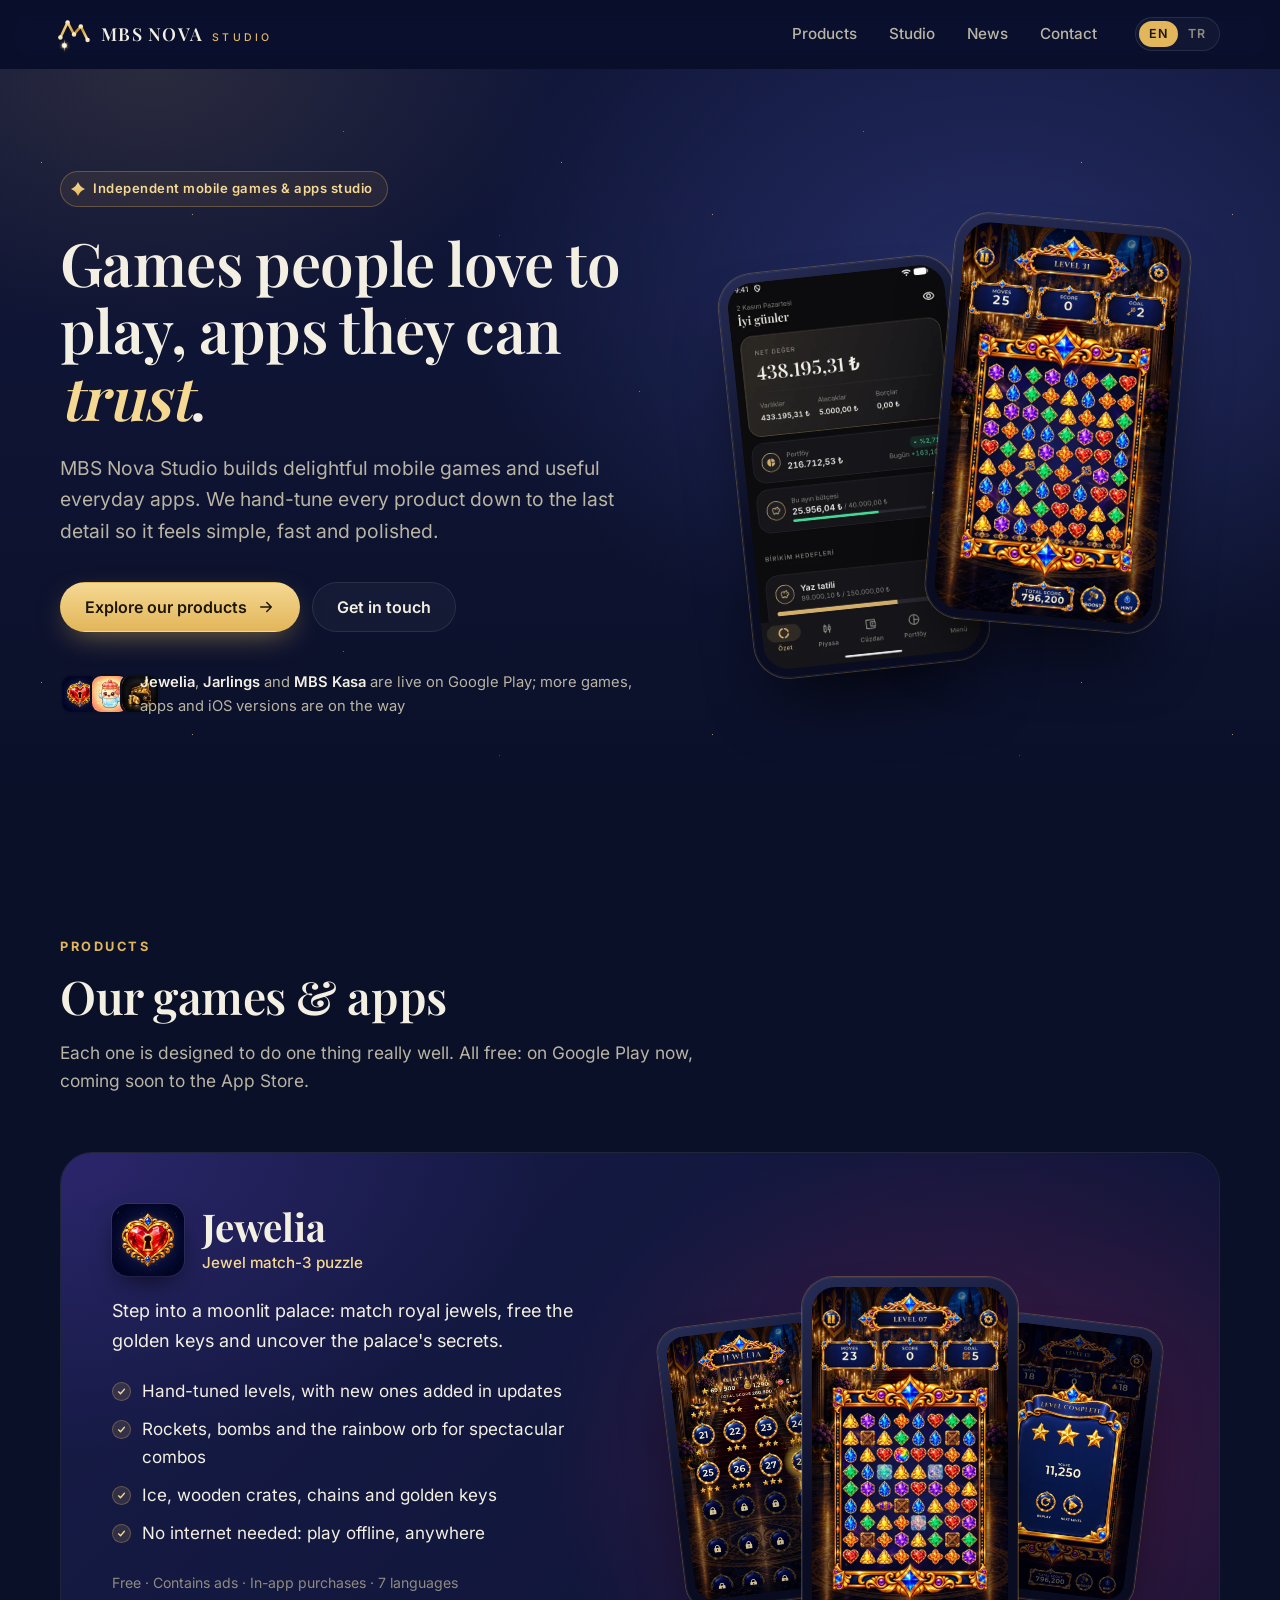
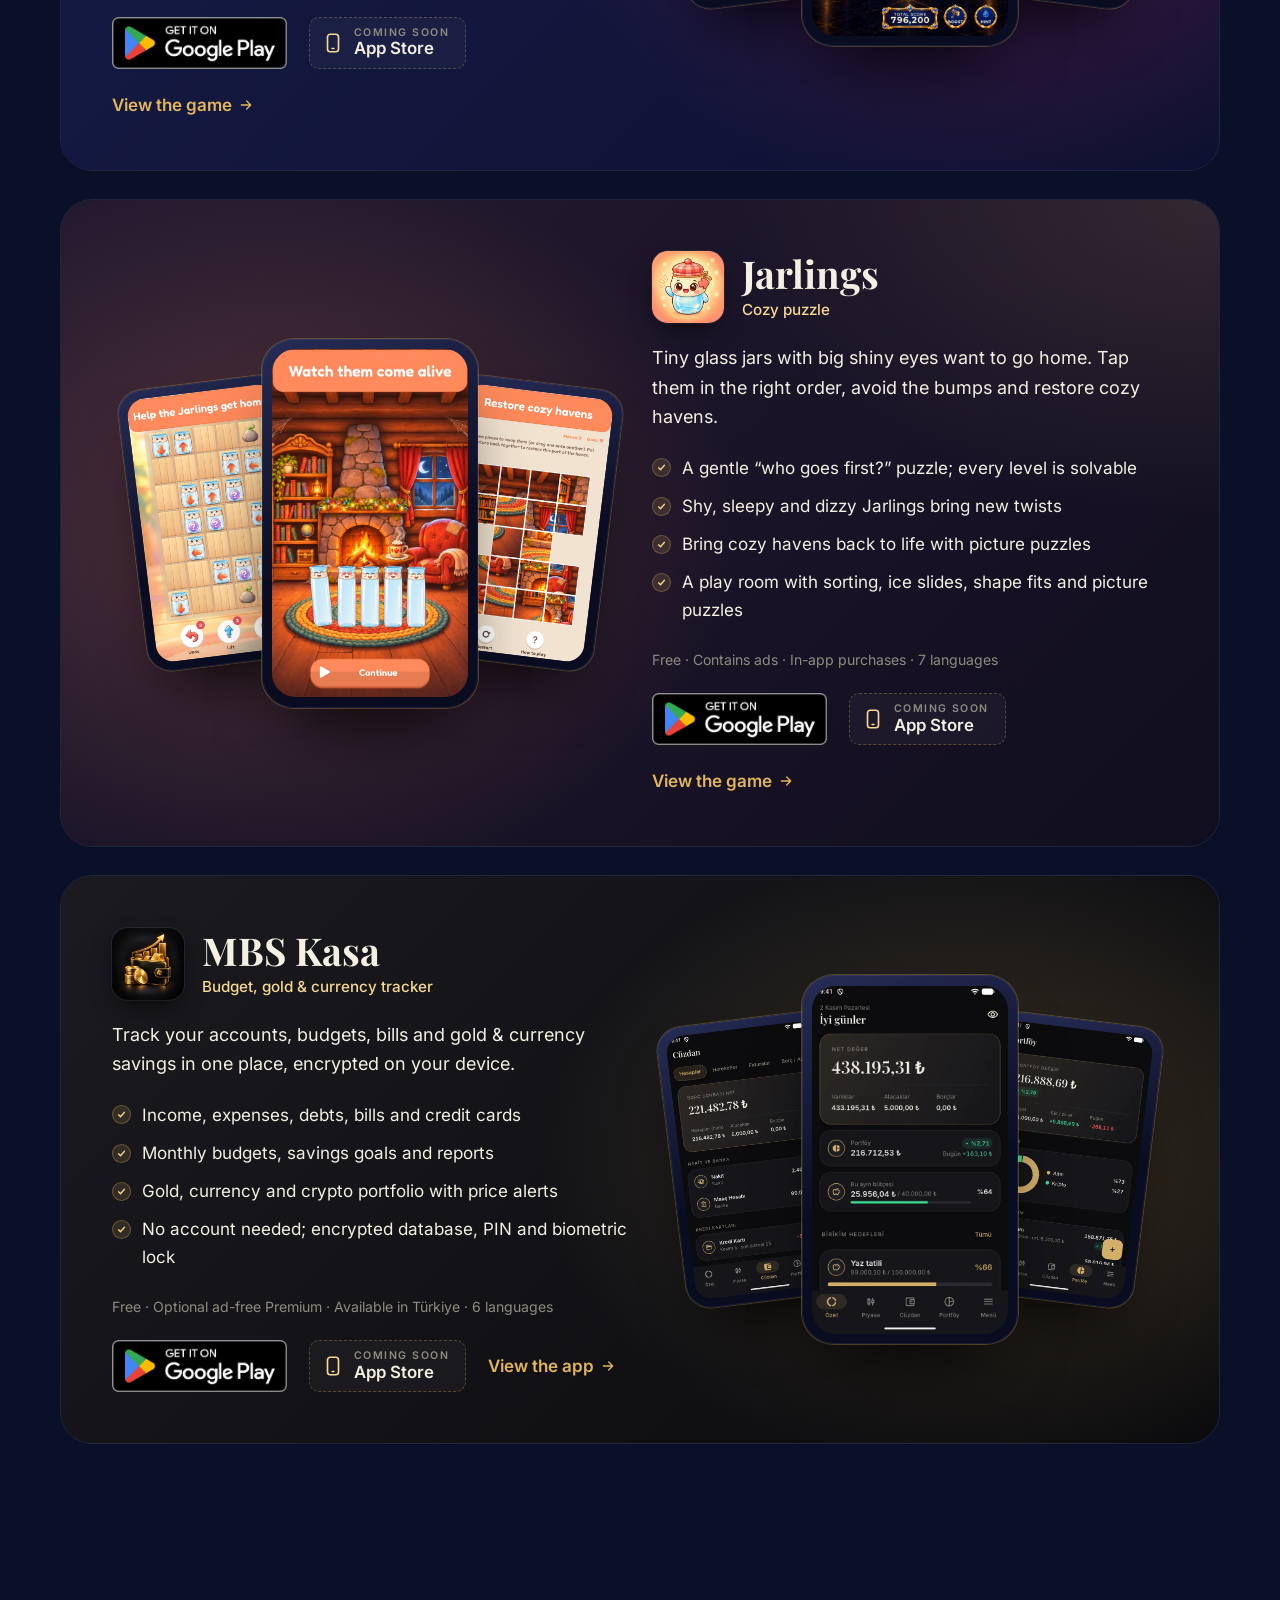
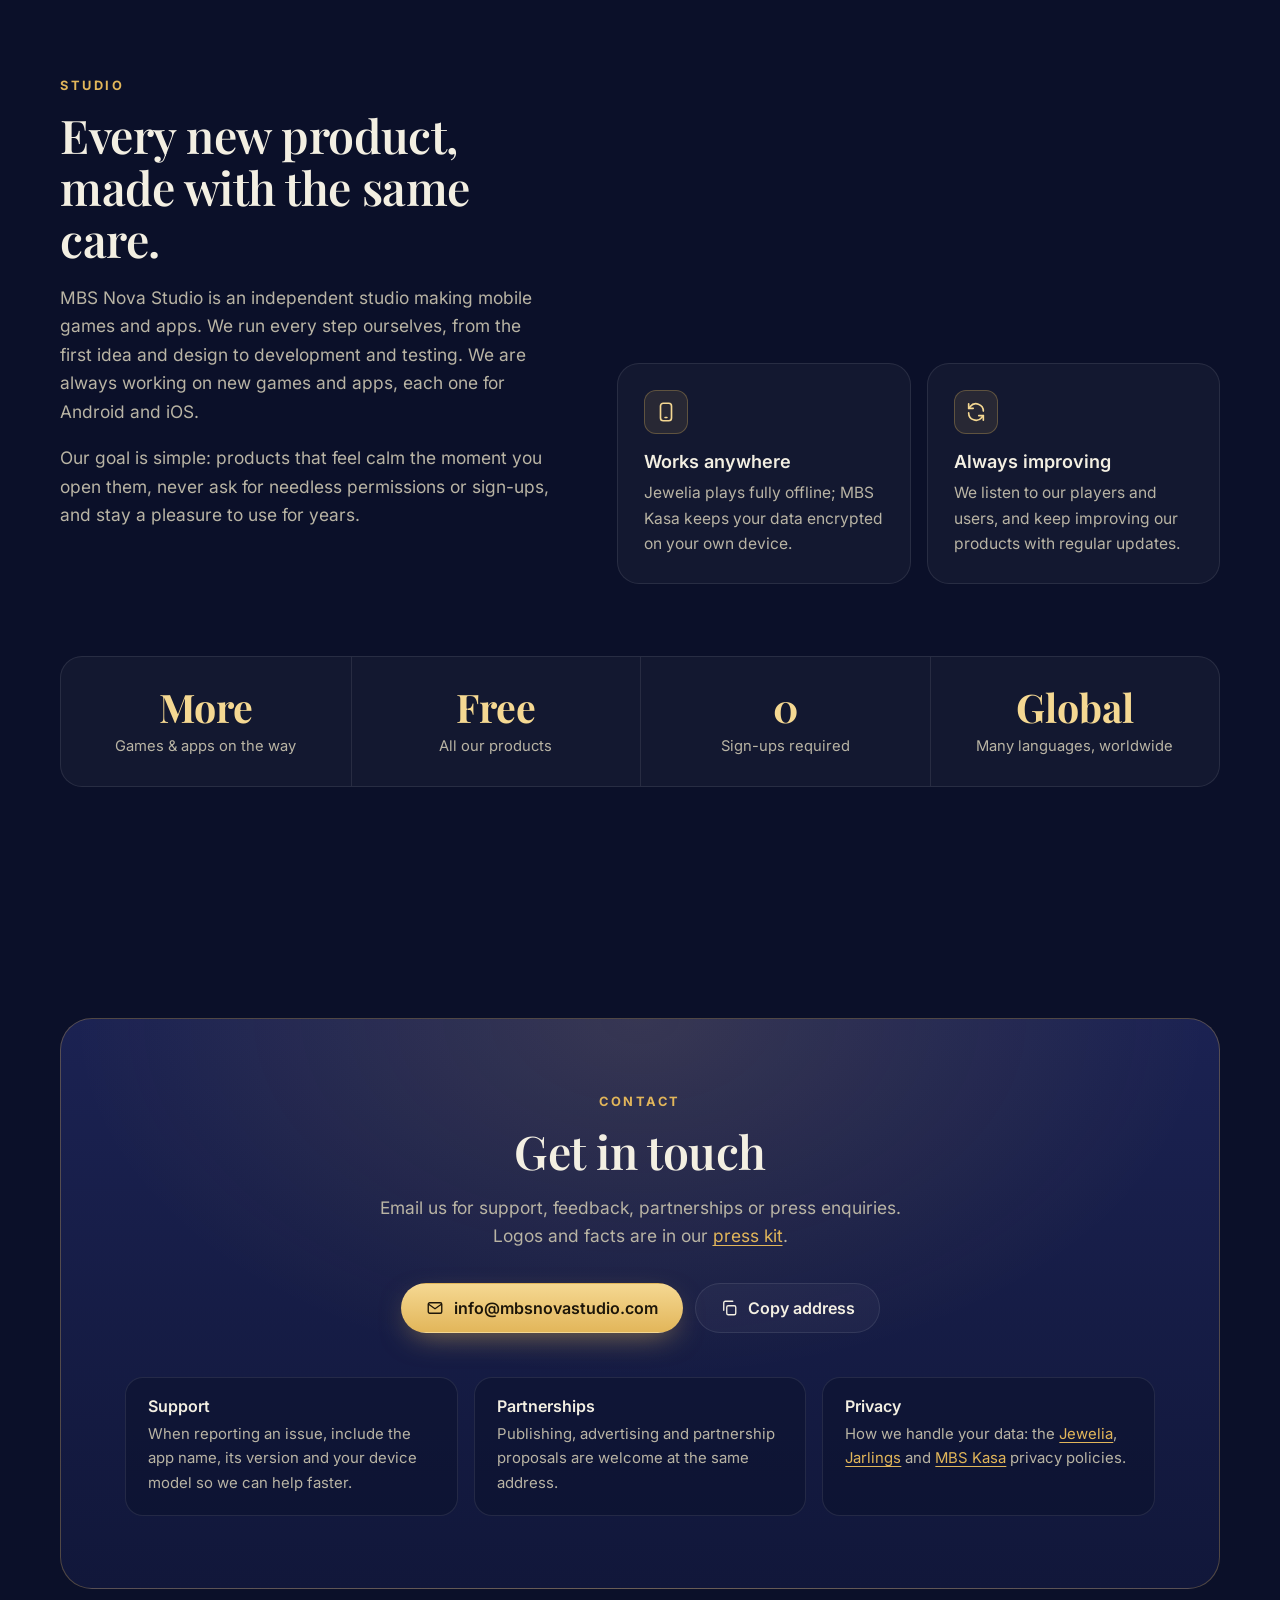
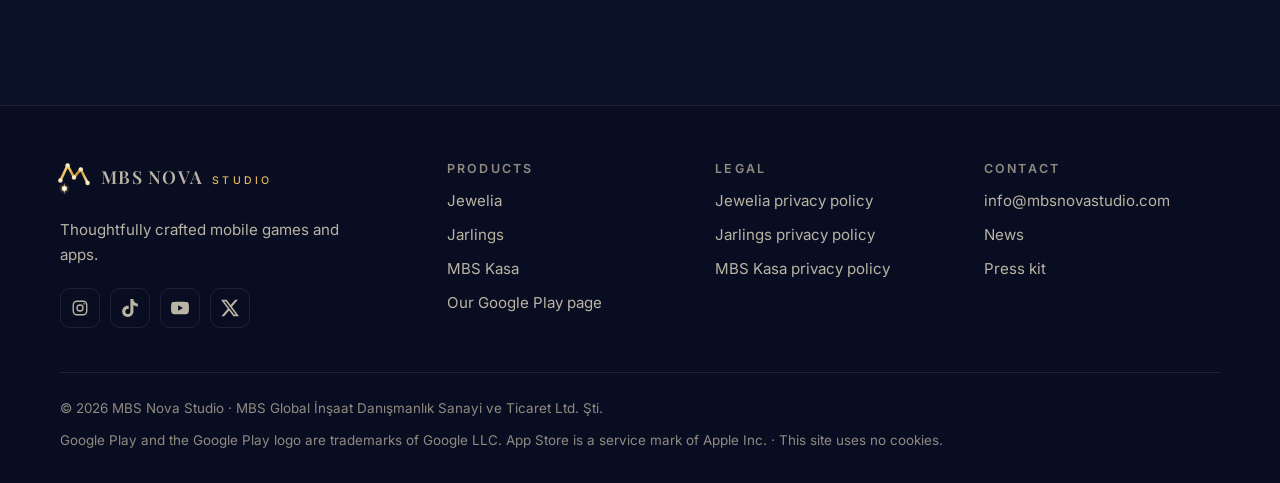
==== index.html @ ae866f03 "Add Jarlings, news and press kit pages; fix product languages - New /jarlings/ product page and home" ====
<!doctype html>
<html lang="en" data-lang="en"
  data-title-tr="MBS Nova Studio — Mobil oyunlar ve uygulamalar"
  data-title-en="MBS Nova Studio — Mobile games and apps">
<head>
<meta charset="utf-8">
<meta name="viewport" content="width=device-width, initial-scale=1">
<title>MBS Nova Studio — Mobile games and apps</title>
<script>(function(d){var l;try{l=localStorage.getItem('lang')}catch(e){}if(l!=='tr'&&l!=='en')l=/^tr\b/i.test(navigator.language||'')?'tr':'en';d.setAttribute('data-lang',l);d.lang=l;d.className+=' js';var t=d.getAttribute('data-title-'+l);if(t)document.title=t})(document.documentElement)</script>
<meta name="description" content="MBS Nova Studio is an independent studio making thoughtfully crafted mobile games and apps, like the Jewelia match-3 puzzle, with new ones on the way. Mobil oyunlar ve uygulamalar.">
<link rel="canonical" href="https://mbsnovastudio.com/">
<meta name="theme-color" content="#0b1029">
<link rel="icon" href="/favicon.svg" type="image/svg+xml">
<link rel="icon" href="/favicon.ico" sizes="48x48">
<link rel="apple-touch-icon" href="/apple-touch-icon.png">
<link rel="preload" href="/assets/fonts/playfair-display-latin-wght-normal.woff2" as="font" type="font/woff2" crossorigin>
<link rel="preload" href="/assets/fonts/inter-latin-wght-normal.woff2" as="font" type="font/woff2" crossorigin>
<link rel="stylesheet" href="/assets/css/site.css?v=7">
<meta property="og:type" content="website">
<meta property="og:site_name" content="MBS Nova Studio">
<meta property="og:url" content="https://mbsnovastudio.com/">
<meta property="og:title" content="MBS Nova Studio — Mobile games and apps">
<meta property="og:description" content="Thoughtfully crafted mobile games and apps, with new ones on the way. Live on Google Play, iOS coming soon.">
<meta property="og:image" content="https://mbsnovastudio.com/assets/img/og-studio.jpg">
<meta property="og:image:width" content="1200">
<meta property="og:image:height" content="630">
<meta property="og:locale" content="en_US">
<meta property="og:locale:alternate" content="tr_TR">
<meta name="twitter:card" content="summary_large_image">
<script type="application/ld+json">
{
  "@context": "https://schema.org",
  "@type": "Organization",
  "name": "MBS Nova Studio",
  "url": "https://mbsnovastudio.com/",
  "logo": "https://mbsnovastudio.com/assets/img/studio-icon-512.png",
  "email": "info@mbsnovastudio.com",
  "legalName": "MBS Global İnşaat Danışmanlık Sanayi ve Ticaret Limited Şirketi",
  "sameAs": [
    "https://play.google.com/store/apps/developer?id=MBS+Nova+Studio",
    "https://www.instagram.com/mbsnovastudio/",
    "https://www.tiktok.com/@mbsnovastudio",
    "https://www.youtube.com/@mbsnovastudio",
    "https://x.com/MBSNovaStudio"
  ]
}
</script>
<script src="/assets/js/site.js?v=7" defer></script>
</head>
<body>
<svg width="0" height="0" style="position:absolute" aria-hidden="true" focusable="false">
  <defs>
    <linearGradient id="gold-grad" x1="0" y1="0" x2="0" y2="1"><stop offset="0" stop-color="#f5d892"/><stop offset="1" stop-color="#e2b65a"/></linearGradient>
  </defs>
  <symbol id="i-star" viewBox="0 0 24 24"><path fill="url(#gold-grad)" d="M12 0Q15.36 8.64 24 12Q15.36 15.36 12 24Q8.64 15.36 0 12Q8.64 8.64 12 0Z"/></symbol>
  <symbol id="i-logo" viewBox="0 0 100 100"><defs><linearGradient id="lg-gF" gradientUnits="userSpaceOnUse" x1="12" y1="10" x2="88" y2="90"><stop offset="0" stop-color="#fff4d2"/><stop offset=".26" stop-color="#efc76c"/><stop offset=".52" stop-color="#c38f2b"/><stop offset=".76" stop-color="#f6dc94"/><stop offset="1" stop-color="#a5741e"/></linearGradient><linearGradient id="lg-gLine" gradientUnits="userSpaceOnUse" x1="10" y1="20" x2="90" y2="70"><stop offset="0" stop-color="#f6dc94"/><stop offset=".5" stop-color="#e2b65a"/><stop offset="1" stop-color="#f6dc94"/></linearGradient><linearGradient id="lg-gL" x1="0" y1="0" x2="0" y2="1"><stop offset="0" stop-color="#fffaf0"/><stop offset="1" stop-color="#f1d595"/></linearGradient><linearGradient id="lg-gSpk" x1="0" y1="1" x2="0" y2="0"><stop offset="0" stop-color="#fff8e6" stop-opacity=".95"/><stop offset="1" stop-color="#fff8e6" stop-opacity="0"/></linearGradient><linearGradient id="lg-gSpkD" x1="0" y1="1" x2="0" y2="0"><stop offset="0" stop-color="#b8862b" stop-opacity=".95"/><stop offset="1" stop-color="#b8862b" stop-opacity="0"/></linearGradient><radialGradient id="lg-rStar"><stop offset="0" stop-color="#fff6dd" stop-opacity=".55"/><stop offset="1" stop-color="#fff6dd" stop-opacity="0"/></radialGradient><radialGradient id="lg-rNova"><stop offset="0" stop-color="#fff2c8" stop-opacity=".95"/><stop offset=".22" stop-color="#f5d892" stop-opacity=".55"/><stop offset=".55" stop-color="#e2b65a" stop-opacity=".16"/><stop offset="1" stop-color="#e2b65a" stop-opacity="0"/></radialGradient><radialGradient id="lg-rSky" cx=".32" cy=".2" r="1"><stop offset="0" stop-color="#2d3a82"/><stop offset=".5" stop-color="#121a48"/><stop offset="1" stop-color="#060918"/></radialGradient><path id="lg-spk" d="M0 0L-.6-.7L0-13L.6-.7Z"/></defs><polyline points="16,59 34,21 50,51 67,31 84,65" fill="none" stroke="url(#lg-gF)" stroke-width="6.4" stroke-linecap="round" stroke-linejoin="round"/><circle cx="16.00" cy="59.00" r="5.60" fill="url(#lg-gL)"/><circle cx="34.00" cy="21.00" r="5.60" fill="url(#lg-gL)"/><circle cx="50.00" cy="51.00" r="5.60" fill="url(#lg-gL)"/><circle cx="67.00" cy="31.00" r="5.60" fill="url(#lg-gL)"/><circle cx="84.00" cy="65.00" r="5.60" fill="url(#lg-gL)"/><circle cx="26.00" cy="79.00" r="15.00" fill="url(#lg-rNova)"/><use href="#lg-spk" fill="url(#lg-gSpk)" opacity="1" transform="translate(26 79) rotate(0) scale(3.45 1.44)"/><use href="#lg-spk" fill="url(#lg-gSpk)" opacity="1" transform="translate(26 79) rotate(180) scale(3.45 1.44)"/><use href="#lg-spk" fill="url(#lg-gSpk)" opacity="0.9" transform="translate(26 79) rotate(60) scale(2.40 1.00)"/><use href="#lg-spk" fill="url(#lg-gSpk)" opacity="0.9" transform="translate(26 79) rotate(120) scale(2.40 1.00)"/><use href="#lg-spk" fill="url(#lg-gSpk)" opacity="0.9" transform="translate(26 79) rotate(240) scale(2.40 1.00)"/><use href="#lg-spk" fill="url(#lg-gSpk)" opacity="0.9" transform="translate(26 79) rotate(300) scale(2.40 1.00)"/><use href="#lg-spk" fill="url(#lg-gSpk)" opacity="0.6" transform="translate(26 79) rotate(90) scale(1.26 0.53)"/><use href="#lg-spk" fill="url(#lg-gSpk)" opacity="0.6" transform="translate(26 79) rotate(270) scale(1.26 0.53)"/><circle cx="26.00" cy="79.00" r="6.20" fill="#fffdf6"/><circle cx="26.00" cy="79.00" r="6.20" fill="none" stroke="#e2b65a" stroke-width="1.1"/></symbol>
  <symbol id="i-instagram" viewBox="0 0 24 24" fill="none" stroke="currentColor" stroke-width="1.8"><rect x="3" y="3" width="18" height="18" rx="5"/><circle cx="12" cy="12" r="4"/><circle cx="17.5" cy="6.5" r="1.1" fill="currentColor" stroke="none"/></symbol>
  <symbol id="i-tiktok" viewBox="0 0 24 24"><path fill="currentColor" d="M12.53.02c1.31-.02 2.61-.01 3.91-.02.08 1.53.63 3.09 1.75 4.17 1.12 1.11 2.7 1.62 4.24 1.79v4.03c-1.44-.05-2.89-.35-4.2-.97-.57-.26-1.1-.59-1.62-.93-.01 2.92.01 5.84-.02 8.75-.08 1.4-.54 2.79-1.35 3.94-1.31 1.92-3.58 3.17-5.91 3.21-1.43.08-2.86-.31-4.08-1.03-2.02-1.19-3.44-3.37-3.65-5.71-.02-.5-.03-1-.01-1.49.18-1.9 1.12-3.72 2.58-4.96 1.66-1.44 3.98-2.13 6.15-1.72.02 1.48-.04 2.96-.04 4.44-.99-.32-2.15-.23-3.02.37-.63.41-1.11 1.04-1.36 1.75-.21.51-.15 1.07-.14 1.61.24 1.64 1.82 3.02 3.5 2.87 1.12-.01 2.19-.66 2.77-1.61.19-.33.4-.67.41-1.06.1-1.79.06-3.57.07-5.36.01-4.03-.01-8.05.02-12.07z"/></symbol>
  <symbol id="i-youtube" viewBox="0 0 24 24"><path fill="currentColor" d="M23.5 6.19a3.02 3.02 0 0 0-2.12-2.14C19.5 3.55 12 3.55 12 3.55s-7.5 0-9.38.5A3.02 3.02 0 0 0 .5 6.19C0 8.07 0 12 0 12s0 3.93.5 5.81a3.02 3.02 0 0 0 2.12 2.14c1.87.5 9.38.5 9.38.5s7.5 0 9.38-.5a3.02 3.02 0 0 0 2.12-2.14C24 15.93 24 12 24 12s0-3.93-.5-5.81zM9.55 15.57V8.43L15.82 12l-6.27 3.57z"/></symbol>
  <symbol id="i-x" viewBox="0 0 24 24"><path fill="currentColor" d="M18.9 1.15h3.68l-8.04 9.19L24 22.85h-7.41l-5.8-7.58-6.64 7.58H.47l8.6-9.83L0 1.15h7.59l5.24 6.93zm-1.29 19.5h2.04L6.49 3.24H4.3z"/></symbol>
  <symbol id="i-arrow" viewBox="0 0 24 24" fill="none" stroke="currentColor" stroke-width="2" stroke-linecap="round" stroke-linejoin="round"><path d="M5 12h14M13 6l6 6-6 6"/></symbol>
  <symbol id="i-menu" viewBox="0 0 24 24" fill="none" stroke="currentColor" stroke-width="2" stroke-linecap="round"><path d="M4 7h16M4 12h16M4 17h16"/></symbol>
  <symbol id="i-close" viewBox="0 0 24 24" fill="none" stroke="currentColor" stroke-width="2" stroke-linecap="round"><path d="M6 6l12 12M18 6L6 18"/></symbol>
  <symbol id="i-mail" viewBox="0 0 24 24" fill="none" stroke="currentColor" stroke-width="1.8" stroke-linecap="round" stroke-linejoin="round"><rect x="3" y="5" width="18" height="14" rx="2"/><path d="M3.5 7l8.5 6 8.5-6"/></symbol>
  <symbol id="i-copy" viewBox="0 0 24 24" fill="none" stroke="currentColor" stroke-width="1.8" stroke-linecap="round" stroke-linejoin="round"><rect x="9" y="9" width="12" height="12" rx="2"/><path d="M5 15V5a2 2 0 0 1 2-2h10"/></symbol>
  <symbol id="i-sparkle" viewBox="0 0 24 24" fill="none" stroke="currentColor" stroke-width="1.8" stroke-linejoin="round"><path d="M11 3l1.9 5.1L18 10l-5.1 1.9L11 17l-1.9-5.1L4 10l5.1-1.9z"/><path d="M18.5 15l.8 2.2 2.2.8-2.2.8-.8 2.2-.8-2.2-2.2-.8 2.2-.8z"/></symbol>
  <symbol id="i-shield" viewBox="0 0 24 24" fill="none" stroke="currentColor" stroke-width="1.8" stroke-linecap="round" stroke-linejoin="round"><path d="M12 3l8 3v6c0 4.5-3.4 8.3-8 9-4.6-.7-8-4.5-8-9V6l8-3z"/><path d="M9 12l2 2 4-4"/></symbol>
  <symbol id="i-device" viewBox="0 0 24 24" fill="none" stroke="currentColor" stroke-width="1.8" stroke-linecap="round" stroke-linejoin="round"><rect x="6" y="2.5" width="12" height="19" rx="3"/><path d="M11 18h2"/></symbol>
  <symbol id="i-refresh" viewBox="0 0 24 24" fill="none" stroke="currentColor" stroke-width="1.8" stroke-linecap="round" stroke-linejoin="round"><path d="M20 11a8 8 0 0 0-14.3-4.9L4 8"/><path d="M4 3v5h5"/><path d="M4 13a8 8 0 0 0 14.3 4.9L20 16"/><path d="M20 21v-5h-5"/></symbol>
</svg>

<a class="skip-link" href="#main"><span lang="tr">İçeriğe geç</span><span lang="en">Skip to content</span></a>

<header class="site-header">
  <div class="wrap header-inner">
    <a class="brand" href="/">
      <svg class="brand-mark" aria-hidden="true"><use href="#i-logo"/></svg>
      <span class="brand-name">MBS Nova <small>STUDIO</small></span>
    </a>
    <nav class="nav" id="site-nav" aria-label="Menü / Menu">
      <a href="/#apps"><span lang="tr">Ürünler</span><span lang="en">Products</span></a>
      <a href="/#studio"><span lang="tr">Stüdyo</span><span lang="en">Studio</span></a>
      <a href="/news/"><span lang="tr">Haberler</span><span lang="en">News</span></a>
      <a href="/#contact"><span lang="tr">İletişim</span><span lang="en">Contact</span></a>
    </nav>
    <div class="lang-switch" role="group" aria-label="Dil / Language">
      <button type="button" data-set-lang="en" aria-pressed="true" title="English">EN</button>
      <button type="button" data-set-lang="tr" aria-pressed="false" title="Türkçe">TR</button>
    </div>
    <button class="menu-toggle" type="button" aria-expanded="false" aria-controls="site-nav" aria-label="Menü / Menu">
      <svg class="icon-open" aria-hidden="true"><use href="#i-menu"/></svg>
      <svg class="icon-close" aria-hidden="true"><use href="#i-close"/></svg>
    </button>
  </div>
</header>

<main id="main">

  <section class="hero">
    <div class="stars" aria-hidden="true"></div>
    <div class="wrap hero-grid">
      <div class="hero-copy">
        <span class="eyebrow"><svg aria-hidden="true"><use href="#i-star"/></svg>
          <span lang="tr">Bağımsız mobil oyun ve uygulama stüdyosu</span><span lang="en">Independent mobile games &amp; apps studio</span>
        </span>
        <h1>
          <span lang="tr">Keyifle oynanan oyunlar, <em>güvenle</em> kullanılan uygulamalar.</span>
          <span lang="en">Games people love to play, apps they can <em>trust</em>.</span>
        </h1>
        <p class="lead" lang="tr">MBS Nova Studio; keyifli mobil oyunlar ve kullanışlı günlük uygulamalar geliştirir. Her ürünü sade, hızlı ve keyifli olsun diye en ince ayrıntısına kadar elle ayarlarız.</p>
        <p class="lead" lang="en">MBS Nova Studio builds delightful mobile games and useful everyday apps. We hand-tune every product down to the last detail so it feels simple, fast and polished.</p>
        <div class="hero-actions">
          <a class="btn btn-primary" href="#apps"><span lang="tr">Ürünlerimizi keşfedin</span><span lang="en">Explore our products</span><svg aria-hidden="true"><use href="#i-arrow"/></svg></a>
          <a class="btn btn-ghost" href="#contact"><span lang="tr">Bize ulaşın</span><span lang="en">Get in touch</span></a>
        </div>
        <div class="hero-proof">
          <div class="icons">
            <img src="/assets/img/jewelia-icon.webp" alt="" width="40" height="40">
            <img src="/assets/img/jarlings-icon.webp" alt="" width="40" height="40">
            <img src="/assets/img/kasa-icon.webp" alt="" width="40" height="40">
          </div>
          <p lang="tr"><strong>Jewelia</strong>, <strong>Jarlings</strong> ve <strong>MBS Kasa</strong> Google Play'de yayında; yenileri ve iOS sürümleri yolda</p>
          <p lang="en"><strong>Jewelia</strong>, <strong>Jarlings</strong> and <strong>MBS Kasa</strong> are live on Google Play; more games, apps and iOS versions are on the way</p>
        </div>
      </div>
      <div class="hero-visual" aria-hidden="true">
        <div class="glow"></div>
        <div class="phone ph-a"><img src="/assets/img/kasa/01-ozet.webp" alt="" width="540" height="960"></div>
        <div class="phone ph-b">
          <div class="shot shot-jewelia"></div>
        </div>
      </div>
    </div>
  </section>

  <section class="section" id="apps">
    <div class="wrap">
      <div class="section-head reveal">
        <p class="kicker"><span lang="tr">Ürünler</span><span lang="en">Products</span></p>
        <h2><span lang="tr">Oyunlarımız ve uygulamalarımız</span><span lang="en">Our games &amp; apps</span></h2>
        <p lang="tr">Her biri tek bir işi çok iyi yapmak için tasarlandı. Hepsi ücretsiz: şimdi Google Play'de, yakında App Store'da.</p>
        <p lang="en">Each one is designed to do one thing really well. All free: on Google Play now, coming soon to the App Store.</p>
      </div>

      <div class="products">
        <article class="product product--jewelia reveal" aria-labelledby="p-jewelia">
          <div class="product-body">
            <div class="product-head">
              <img class="app-icon" src="/assets/img/jewelia-icon.webp" alt="Jewelia" width="72" height="72" loading="lazy">
              <div>
                <h3 id="p-jewelia">Jewelia</h3>
                <p class="product-kind"><span lang="tr">Mücevher eşleştirme bulmacası</span><span lang="en">Jewel match-3 puzzle</span></p>
              </div>
            </div>
            <p class="product-lead" lang="tr">Ay ışığındaki bir saraya adım atın: kraliyet mücevherlerini eşleştirin, altın anahtarları kurtarın ve sarayın sırlarını keşfedin.</p>
            <p class="product-lead" lang="en">Step into a moonlit palace: match royal jewels, free the golden keys and uncover the palace's secrets.</p>
            <ul class="checks" lang="tr">
              <li>Elle ayarlanmış seviyeler; güncellemelerle yenileri ekleniyor</li>
              <li>Roket, bomba ve gökkuşağı küresiyle muhteşem kombolar</li>
              <li>Buz, tahta sandık, zincir ve altın anahtar engelleri</li>
              <li>İnternet gerekmez: her yerde çevrimdışı oynayın</li>
            </ul>
            <ul class="checks" lang="en">
              <li>Hand-tuned levels, with new ones added in updates</li>
              <li>Rockets, bombs and the rainbow orb for spectacular combos</li>
              <li>Ice, wooden crates, chains and golden keys</li>
              <li>No internet needed: play offline, anywhere</li>
            </ul>
            <p class="product-meta" lang="tr">Ücretsiz · Reklam içerir · Uygulama içi satın alma · 7 dil</p>
            <p class="product-meta" lang="en">Free · Contains ads · In-app purchases · 7 languages</p>
            <div class="product-actions">
              <a class="play-badge" href="https://play.google.com/store/apps/details?id=com.mbsgames.jewelia">
                <img lang="tr" src="/assets/img/google-play-tr.png" alt="Jewelia'yı Google Play'den indirin" width="175" height="52" loading="lazy">
                <img lang="en" src="/assets/img/google-play-en.png" alt="Get Jewelia on Google Play" width="175" height="52" loading="lazy">
              </a>
              <span class="store-soon"><svg aria-hidden="true"><use href="#i-device"/></svg><span><small lang="tr">Yakında</small><small lang="en">Coming soon</small><b>App Store</b></span></span>
              <a class="link-arrow" href="/jewelia/"><span lang="tr">Oyunu inceleyin</span><span lang="en">View the game</span><svg aria-hidden="true"><use href="#i-arrow"/></svg></a>
            </div>
          </div>
          <div class="product-media" aria-hidden="true">
            <div class="phones">
              <div class="phone"><img lang="tr" src="/assets/img/jewelia/tr-0.webp" alt="" width="540" height="960" loading="lazy"><img lang="en" src="/assets/img/jewelia/en-0.webp" alt="" width="540" height="960" loading="lazy"></div>
              <div class="phone"><img lang="tr" src="/assets/img/jewelia/tr-1.webp" alt="" width="540" height="960" loading="lazy"><img lang="en" src="/assets/img/jewelia/en-1.webp" alt="" width="540" height="960" loading="lazy"></div>
              <div class="phone"><img lang="tr" src="/assets/img/jewelia/tr-5.webp" alt="" width="540" height="960" loading="lazy"><img lang="en" src="/assets/img/jewelia/en-5.webp" alt="" width="540" height="960" loading="lazy"></div>
            </div>
          </div>
        </article>

        <article class="product product--jarlings reveal" aria-labelledby="p-jarlings">
          <div class="product-body">
            <div class="product-head">
              <img class="app-icon" src="/assets/img/jarlings-icon.webp" alt="Jarlings" width="72" height="72" loading="lazy">
              <div>
                <h3 id="p-jarlings">Jarlings</h3>
                <p class="product-kind"><span lang="tr">Rahatlatıcı bulmaca</span><span lang="en">Cozy puzzle</span></p>
              </div>
            </div>
            <p class="product-lead" lang="tr">Kocaman parlak gözlü minik cam kavanozlar evlerine dönmek istiyor. Onlara doğru sırayla dokunun, çarpışmalardan kaçının ve sıcacık yuvaları onarın.</p>
            <p class="product-lead" lang="en">Tiny glass jars with big shiny eyes want to go home. Tap them in the right order, avoid the bumps and restore cozy havens.</p>
            <ul class="checks" lang="tr">
              <li>Sakin bir “önce kim?” bulmacası; her bölüm çözülebilir</li>
              <li>Utangaç, uykucu ve başı dönen Jarling'lerle yeni sürprizler</li>
              <li>Resim yapbozlarıyla sıcacık yuvaları yeniden canlandırın</li>
              <li>Oyun odasında sıralama, buzda kayma, şekil yerleştirme ve resim yapbozu</li>
            </ul>
            <ul class="checks" lang="en">
              <li>A gentle “who goes first?” puzzle; every level is solvable</li>
              <li>Shy, sleepy and dizzy Jarlings bring new twists</li>
              <li>Bring cozy havens back to life with picture puzzles</li>
              <li>A play room with sorting, ice slides, shape fits and picture puzzles</li>
            </ul>
            <p class="product-meta" lang="tr">Ücretsiz · Reklam içerir · Uygulama içi satın alma · 7 dil</p>
            <p class="product-meta" lang="en">Free · Contains ads · In-app purchases · 7 languages</p>
            <div class="product-actions">
              <a class="play-badge" href="https://play.google.com/store/apps/details?id=com.mbsnovastudio.jarlings">
                <img lang="tr" src="/assets/img/google-play-tr.png" alt="Jarlings'i Google Play'den indirin" width="175" height="52" loading="lazy">
                <img lang="en" src="/assets/img/google-play-en.png" alt="Get Jarlings on Google Play" width="175" height="52" loading="lazy">
              </a>
              <span class="store-soon"><svg aria-hidden="true"><use href="#i-device"/></svg><span><small lang="tr">Yakında</small><small lang="en">Coming soon</small><b>App Store</b></span></span>
              <a class="link-arrow" href="/jarlings/"><span lang="tr">Oyunu inceleyin</span><span lang="en">View the game</span><svg aria-hidden="true"><use href="#i-arrow"/></svg></a>
            </div>
          </div>
          <div class="product-media" aria-hidden="true">
            <div class="phones">
              <div class="phone"><img src="/assets/img/jarlings/01.webp" alt="" width="540" height="960" loading="lazy"></div>
              <div class="phone"><img src="/assets/img/jarlings/05.webp" alt="" width="540" height="960" loading="lazy"></div>
              <div class="phone"><img src="/assets/img/jarlings/04.webp" alt="" width="540" height="960" loading="lazy"></div>
            </div>
          </div>
        </article>

        <article class="product product--kasa reveal" aria-labelledby="p-kasa">
          <div class="product-body">
            <div class="product-head">
              <img class="app-icon" src="/assets/img/kasa-icon.webp" alt="MBS Kasa" width="72" height="72" loading="lazy">
              <div>
                <h3 id="p-kasa">MBS Kasa</h3>
                <p class="product-kind"><span lang="tr">Bütçe, altın ve döviz takibi</span><span lang="en">Budget, gold &amp; currency tracker</span></p>
              </div>
            </div>
            <p class="product-lead" lang="tr">Hesaplarınızı, bütçenizi, faturalarınızı ve altın-döviz birikiminizi tek yerde, cihazınızda şifreli olarak takip edin.</p>
            <p class="product-lead" lang="en">Track your accounts, budgets, bills and gold &amp; currency savings in one place, encrypted on your device.</p>
            <ul class="checks" lang="tr">
              <li>Gelir-gider, borç-alacak, fatura ve kredi kartı takibi</li>
              <li>Aylık bütçeler, birikim hedefleri ve raporlar</li>
              <li>Altın, döviz ve kripto portföyü; fiyat alarmları</li>
              <li>Hesap açmak gerekmez; şifreli veritabanı, PIN ve biyometrik kilit</li>
            </ul>
            <ul class="checks" lang="en">
              <li>Income, expenses, debts, bills and credit cards</li>
              <li>Monthly budgets, savings goals and reports</li>
              <li>Gold, currency and crypto portfolio with price alerts</li>
              <li>No account needed; encrypted database, PIN and biometric lock</li>
            </ul>
            <p class="product-meta" lang="tr">Ücretsiz · İsteğe bağlı reklamsız Premium · Türkiye'de · 6 dil</p>
            <p class="product-meta" lang="en">Free · Optional ad-free Premium · Available in Türkiye · 6 languages</p>
            <div class="product-actions">
              <a class="play-badge" href="https://play.google.com/store/apps/details?id=com.mbs.kasa">
                <img lang="tr" src="/assets/img/google-play-tr.png" alt="MBS Kasa'yı Google Play'den indirin" width="175" height="52" loading="lazy">
                <img lang="en" src="/assets/img/google-play-en.png" alt="Get MBS Kasa on Google Play" width="175" height="52" loading="lazy">
              </a>
              <span class="store-soon"><svg aria-hidden="true"><use href="#i-device"/></svg><span><small lang="tr">Yakında</small><small lang="en">Coming soon</small><b>App Store</b></span></span>
              <a class="link-arrow" href="/kasa/"><span lang="tr">Uygulamayı inceleyin</span><span lang="en">View the app</span><svg aria-hidden="true"><use href="#i-arrow"/></svg></a>
            </div>
          </div>
          <div class="product-media" aria-hidden="true">
            <div class="phones">
              <div class="phone"><img src="/assets/img/kasa/02-cuzdan.webp" alt="" width="540" height="960" loading="lazy"></div>
              <div class="phone"><img src="/assets/img/kasa/01-ozet.webp" alt="" width="540" height="960" loading="lazy"></div>
              <div class="phone"><img src="/assets/img/kasa/05-portfoy.webp" alt="" width="540" height="960" loading="lazy"></div>
            </div>
          </div>
        </article>
      </div>
    </div>
  </section>

  <section class="section" id="studio">
    <div class="wrap">
      <div class="studio-grid">
        <div class="studio-copy reveal">
          <p class="kicker"><span lang="tr">Stüdyo</span><span lang="en">Studio</span></p>
          <h2><span lang="tr">Her yeni ürün, aynı özenle.</span><span lang="en">Every new product, made with the same care.</span></h2>
          <p lang="tr">MBS Nova Studio, mobil oyunlar ve uygulamalar geliştiren bağımsız bir stüdyodur. Fikirden tasarıma, geliştirmeden teste kadar her aşamayı kendimiz yürütürüz. Sürekli yeni oyunlar ve uygulamalar geliştiriyoruz; her biri Android ve iOS için.</p>
          <p lang="en">MBS Nova Studio is an independent studio making mobile games and apps. We run every step ourselves, from the first idea and design to development and testing. We are always working on new games and apps, each one for Android and iOS.</p>
          <p lang="tr">Amacımız; açtığınızda sizi yormayan, gereksiz izin ve üyelik istemeyen, yıllarca keyifle kullanacağınız ürünler yapmak.</p>
          <p lang="en">Our goal is simple: products that feel calm the moment you open them, never ask for needless permissions or sign-ups, and stay a pleasure to use for years.</p>
        </div>
        <div class="values">
          <div class="value reveal">
            <div class="value-icon"><svg aria-hidden="true"><use href="#i-sparkle"/></svg></div>
            <h3><span lang="tr">Özenli tasarım</span><span lang="en">Crafted with care</span></h3>
            <p lang="tr">Her seviyeyi, her ekranı ve her animasyonu elle ayarlar; sade ve cilalı bir deneyim hedefleriz.</p>
            <p lang="en">We hand-tune every level, screen and animation, aiming for an experience that is simple and polished.</p>
          </div>
          <div class="value reveal">
            <div class="value-icon"><svg aria-hidden="true"><use href="#i-shield"/></svg></div>
            <h3><span lang="tr">Gizliliğe saygı</span><span lang="en">Privacy first</span></h3>
            <p lang="tr">Ürünlerimiz hesap açmanızı istemez. Veriyi en aza indirir, ne topladığımızı gizlilik politikalarımızda açıkça yazarız.</p>
            <p lang="en">Our products never require an account. We keep data to a minimum and say exactly what we collect in our privacy policies.</p>
          </div>
          <div class="value reveal">
            <div class="value-icon"><svg aria-hidden="true"><use href="#i-device"/></svg></div>
            <h3><span lang="tr">Her yerde çalışır</span><span lang="en">Works anywhere</span></h3>
            <p lang="tr">Jewelia internetsiz oynanır; MBS Kasa verilerinizi kendi cihazınızda, şifreli olarak saklar.</p>
            <p lang="en">Jewelia plays fully offline; MBS Kasa keeps your data encrypted on your own device.</p>
          </div>
          <div class="value reveal">
            <div class="value-icon"><svg aria-hidden="true"><use href="#i-refresh"/></svg></div>
            <h3><span lang="tr">Sürekli gelişim</span><span lang="en">Always improving</span></h3>
            <p lang="tr">Oyuncularımızı ve kullanıcılarımızı dinler, ürünlerimizi düzenli güncellemelerle iyileştiririz.</p>
            <p lang="en">We listen to our players and users, and keep improving our products with regular updates.</p>
          </div>
        </div>
      </div>

      <div class="stats reveal">
        <div class="stat"><b><span lang="tr">Yolda</span><span lang="en">More</span></b><span lang="tr">Yeni oyunlar ve uygulamalar</span><span lang="en">Games &amp; apps on the way</span></div>
        <div class="stat"><b><span lang="tr">Ücretsiz</span><span lang="en">Free</span></b><span lang="tr">Tüm ürünlerimiz</span><span lang="en">All our products</span></div>
        <div class="stat"><b>0</b><span lang="tr">Zorunlu üyelik</span><span lang="en">Sign-ups required</span></div>
        <div class="stat"><b><span lang="tr">Dünya</span><span lang="en">Global</span></b><span lang="tr">Birçok dilde, dünya genelinde</span><span lang="en">Many languages, worldwide</span></div>
      </div>
    </div>
  </section>

  <section class="section" id="contact">
    <div class="wrap">
      <div class="contact-card reveal">
        <p class="kicker"><span lang="tr">İletişim</span><span lang="en">Contact</span></p>
        <h2><span lang="tr">Bize ulaşın</span><span lang="en">Get in touch</span></h2>
        <p lang="tr">Destek, geri bildirim, iş birliği ve basın talepleriniz için bize e-posta gönderin. Logolar ve bilgiler <a href="/press/">basın kitimizde</a>.</p>
        <p lang="en">Email us for support, feedback, partnerships or press enquiries. Logos and facts are in our <a href="/press/">press kit</a>.</p>
        <div class="email-row">
          <a class="btn btn-primary" href="mailto:info@mbsnovastudio.com"><svg aria-hidden="true"><use href="#i-mail"/></svg>info@mbsnovastudio.com</a>
          <button class="btn btn-ghost copy-btn" type="button" data-copy="info@mbsnovastudio.com">
            <svg aria-hidden="true"><use href="#i-copy"/></svg>
            <span class="c-idle"><span lang="tr">Adresi kopyala</span><span lang="en">Copy address</span></span>
            <span class="c-done" aria-live="polite"><span lang="tr">Kopyalandı</span><span lang="en">Copied</span></span>
          </button>
        </div>
        <div class="contact-topics">
          <div class="topic">
            <h3><span lang="tr">Destek</span><span lang="en">Support</span></h3>
            <p lang="tr">Sorun bildirirken uygulamanın adını, sürümünü ve cihaz modelinizi yazmanız çözümü hızlandırır.</p>
            <p lang="en">When reporting an issue, include the app name, its version and your device model so we can help faster.</p>
          </div>
          <div class="topic">
            <h3><span lang="tr">İş birliği</span><span lang="en">Partnerships</span></h3>
            <p lang="tr">Yayıncılık, reklam ve ortaklık tekliflerinizi de aynı adrese gönderebilirsiniz.</p>
            <p lang="en">Publishing, advertising and partnership proposals are welcome at the same address.</p>
          </div>
          <div class="topic">
            <h3><span lang="tr">Gizlilik</span><span lang="en">Privacy</span></h3>
            <p lang="tr">Verilerinize ilişkin ayrıntılar: <a href="/jewelia-privacy/">Jewelia</a>, <a href="/jarlings-privacy/">Jarlings</a> ve <a href="https://mbs-kasa.mbsnova.workers.dev/privacy">MBS Kasa</a> gizlilik politikaları.</p>
            <p lang="en">How we handle your data: the <a href="/jewelia-privacy/">Jewelia</a>, <a href="/jarlings-privacy/">Jarlings</a> and <a href="https://mbs-kasa.mbsnova.workers.dev/privacy">MBS Kasa</a> privacy policies.</p>
          </div>
        </div>
      </div>
    </div>
  </section>

</main>

<footer class="site-footer">
  <div class="wrap">
    <div class="footer-grid">
      <div class="footer-about">
        <a class="brand" href="/">
          <svg class="brand-mark" aria-hidden="true"><use href="#i-logo"/></svg>
          <span class="brand-name">MBS Nova <small>STUDIO</small></span>
        </a>
        <p lang="tr">Özenle tasarlanmış mobil oyunlar ve uygulamalar.</p>
        <p lang="en">Thoughtfully crafted mobile games and apps.</p>
        <ul class="social">
          <li><a href="https://www.instagram.com/mbsnovastudio/" aria-label="Instagram"><svg aria-hidden="true"><use href="#i-instagram"/></svg></a></li>
          <li><a href="https://www.tiktok.com/@mbsnovastudio" aria-label="TikTok"><svg aria-hidden="true"><use href="#i-tiktok"/></svg></a></li>
          <li><a href="https://www.youtube.com/@mbsnovastudio" aria-label="YouTube"><svg aria-hidden="true"><use href="#i-youtube"/></svg></a></li>
          <li><a href="https://x.com/MBSNovaStudio" aria-label="X"><svg aria-hidden="true"><use href="#i-x"/></svg></a></li>
        </ul>
      </div>
      <div>
        <h2><span lang="tr">Ürünler</span><span lang="en">Products</span></h2>
        <ul>
          <li><a href="/jewelia/">Jewelia</a></li>
          <li><a href="/jarlings/">Jarlings</a></li>
          <li><a href="/kasa/">MBS Kasa</a></li>
          <li><a href="https://play.google.com/store/apps/developer?id=MBS+Nova+Studio"><span lang="tr">Google Play sayfamız</span><span lang="en">Our Google Play page</span></a></li>
        </ul>
      </div>
      <div>
        <h2><span lang="tr">Yasal</span><span lang="en">Legal</span></h2>
        <ul>
          <li><a href="/jewelia-privacy/"><span lang="tr">Jewelia gizlilik politikası</span><span lang="en">Jewelia privacy policy</span></a></li>
          <li><a href="/jarlings-privacy/"><span lang="tr">Jarlings gizlilik politikası</span><span lang="en">Jarlings privacy policy</span></a></li>
          <li><a href="https://mbs-kasa.mbsnova.workers.dev/privacy"><span lang="tr">MBS Kasa gizlilik politikası</span><span lang="en">MBS Kasa privacy policy</span></a></li>
        </ul>
      </div>
      <div>
        <h2><span lang="tr">İletişim</span><span lang="en">Contact</span></h2>
        <ul>
          <li><a href="mailto:info@mbsnovastudio.com">info@mbsnovastudio.com</a></li>
          <li><a href="/news/"><span lang="tr">Haberler</span><span lang="en">News</span></a></li>
          <li><a href="/press/"><span lang="tr">Basın kiti</span><span lang="en">Press kit</span></a></li>
        </ul>
      </div>
    </div>
    <div class="footer-bottom">
      <p>© 2026 MBS Nova Studio · MBS Global İnşaat Danışmanlık Sanayi ve Ticaret Ltd. Şti.</p>
      <p lang="tr">Google Play ve Google Play logosu Google LLC'nin, App Store ise Apple Inc.'in ticari markalarıdır. · Bu site çerez kullanmaz.</p>
      <p lang="en">Google Play and the Google Play logo are trademarks of Google LLC. App Store is a service mark of Apple Inc. · This site uses no cookies.</p>
    </div>
  </div>
</footer>
</body>
</html>
---- assets/css/site.css ----
/* MBS Nova Studio — site styles */

@font-face {
  font-family: "Inter";
  font-style: normal;
  font-weight: 100 900;
  font-display: swap;
  src: url(/assets/fonts/inter-latin-wght-normal.woff2) format("woff2");
  unicode-range: U+0000-00FF, U+0131, U+0152-0153, U+02BB-02BC, U+02C6, U+02DA, U+02DC, U+0304, U+0308, U+0329, U+2000-206F, U+20AC, U+2122, U+2191, U+2193, U+2212, U+2215, U+FEFF, U+FFFD;
}
@font-face {
  font-family: "Inter";
  font-style: normal;
  font-weight: 100 900;
  font-display: swap;
  src: url(/assets/fonts/inter-latin-ext-wght-normal.woff2) format("woff2");
  unicode-range: U+0100-02BA, U+02BD-02C5, U+02C7-02CC, U+02CE-02D7, U+02DD-02FF, U+0304, U+0308, U+0329, U+1D00-1DBF, U+1E00-1E9F, U+1EF2-1EFF, U+2020, U+20A0-20AB, U+20AD-20C0, U+2113, U+2C60-2C7F, U+A720-A7FF;
}
@font-face {
  font-family: "Playfair Display";
  font-style: normal;
  font-weight: 400 900;
  font-display: swap;
  src: url(/assets/fonts/playfair-display-latin-wght-normal.woff2) format("woff2");
  unicode-range: U+0000-00FF, U+0131, U+0152-0153, U+02BB-02BC, U+02C6, U+02DA, U+02DC, U+0304, U+0308, U+0329, U+2000-206F, U+20AC, U+2122, U+2191, U+2193, U+2212, U+2215, U+FEFF, U+FFFD;
}
@font-face {
  font-family: "Playfair Display";
  font-style: normal;
  font-weight: 400 900;
  font-display: swap;
  src: url(/assets/fonts/playfair-display-latin-ext-wght-normal.woff2) format("woff2");
  unicode-range: U+0100-02BA, U+02BD-02C5, U+02C7-02CC, U+02CE-02D7, U+02DD-02FF, U+0304, U+0308, U+0329, U+1D00-1DBF, U+1E00-1E9F, U+1EF2-1EFF, U+2020, U+20A0-20AB, U+20AD-20C0, U+2113, U+2C60-2C7F, U+A720-A7FF;
}

:root {
  --bg: #0b1029;
  --bg-2: #11173a;
  --bg-3: #1b2252;
  --surface: rgba(255, 255, 255, 0.035);
  --surface-2: rgba(255, 255, 255, 0.06);
  --line: rgba(255, 255, 255, 0.09);
  --line-gold: rgba(226, 182, 90, 0.3);
  --gold: #e2b65a;
  --gold-2: #f5d892;
  --gold-ink: #1d1609;
  --text: #f3efe2;
  --muted: #b9b4a4;
  --dim: #8f8b80;
  --serif: "Playfair Display", Georgia, "Times New Roman", serif;
  --sans: "Inter", system-ui, -apple-system, "Segoe UI", Roboto, Arial, sans-serif;
  --max: 1160px;
  --gutter: 20px;
  --radius: 22px;
  --header-h: 68px;
  color-scheme: dark;
}

/* Language switching: only the active language is shown */
html[data-lang="tr"] [lang="en"]:not(html),
html[data-lang="en"] [lang="tr"]:not(html) { display: none !important; }

*, *::before, *::after { box-sizing: border-box; }

html { scroll-behavior: smooth; scroll-padding-top: calc(var(--header-h) + 12px); -webkit-text-size-adjust: 100%; }
@media (prefers-reduced-motion: reduce) { html { scroll-behavior: auto; } }

body {
  margin: 0;
  font-family: var(--sans);
  font-size: 1.0625rem;
  line-height: 1.65;
  color: var(--text);
  background: var(--bg);
  overflow-x: hidden;
  -webkit-font-smoothing: antialiased;
  text-rendering: optimizeLegibility;
}

img { max-width: 100%; height: auto; }
a { color: var(--gold); text-decoration-thickness: 1px; text-underline-offset: 3px; }
a:hover { color: var(--gold-2); }
:focus-visible { outline: 2px solid var(--gold-2); outline-offset: 3px; border-radius: 6px; }

h1, h2, h3 { margin: 0; font-weight: 600; line-height: 1.12; letter-spacing: -0.01em; }
h1, h2 { font-family: var(--serif); }
h3 { font-size: 1.125rem; letter-spacing: 0; }
p { margin: 0; }

.wrap { width: 100%; max-width: calc(var(--max) + 2 * var(--gutter)); margin: 0 auto; padding: 0 var(--gutter); }

.skip-link {
  position: absolute; left: 12px; top: -60px; z-index: 100;
  padding: 10px 16px; border-radius: 10px; background: var(--gold); color: var(--gold-ink); font-weight: 600;
}
.skip-link:focus { top: 12px; }

/* Starfield used behind hero areas */
.stars {
  background-image:
    radial-gradient(1.2px 1.2px at 8% 18%, rgba(255,255,255,.75), transparent 60%),
    radial-gradient(1px 1px at 23% 62%, rgba(255,255,255,.55), transparent 60%),
    radial-gradient(1.6px 1.6px at 37% 28%, rgba(245,216,146,.8), transparent 60%),
    radial-gradient(1px 1px at 52% 84%, rgba(255,255,255,.5), transparent 60%),
    radial-gradient(1.2px 1.2px at 66% 12%, rgba(255,255,255,.7), transparent 60%),
    radial-gradient(1px 1px at 78% 48%, rgba(255,255,255,.45), transparent 60%),
    radial-gradient(1.4px 1.4px at 91% 76%, rgba(245,216,146,.7), transparent 60%),
    radial-gradient(1px 1px at 96% 32%, rgba(255,255,255,.5), transparent 60%);
  background-size: 520px 520px;
}

/* ---------- Header ---------- */
.site-header {
  position: sticky; top: 0; z-index: 50;
  background: rgba(11, 16, 41, 0.72);
  backdrop-filter: saturate(160%) blur(14px);
  -webkit-backdrop-filter: saturate(160%) blur(14px);
  border-bottom: 1px solid transparent;
  transition: border-color .2s ease, background-color .2s ease;
}
.site-header.scrolled { border-bottom-color: var(--line); background: rgba(11, 16, 41, 0.88); }
.header-inner { display: flex; align-items: center; gap: 24px; height: var(--header-h); }

.brand { display: inline-flex; align-items: center; gap: 10px; color: var(--text); text-decoration: none; margin-right: auto; }
.brand:hover { color: var(--text); }
.brand-mark { width: 40px; height: 40px; flex: none; margin: -5px -3px -5px -6px; }
.brand-name { font-family: var(--serif); font-weight: 600; font-size: 1.12rem; letter-spacing: .07em; text-transform: uppercase; white-space: nowrap; }
.brand-name small { font-family: var(--sans); font-weight: 500; font-size: .66rem; letter-spacing: .3em; color: var(--gold); margin-left: 4px; }

.nav { display: flex; align-items: center; gap: 4px; }
.nav a {
  color: var(--muted); text-decoration: none; font-size: .95rem; font-weight: 500;
  padding: 8px 14px; border-radius: 999px; transition: color .15s, background-color .15s;
}
.nav a:hover, .nav a[aria-current="page"] { color: var(--text); background: var(--surface-2); }

.lang-switch { display: inline-flex; padding: 3px; border: 1px solid var(--line); border-radius: 999px; background: var(--surface); }
.lang-switch button {
  appearance: none; border: 0; background: transparent; color: var(--dim); cursor: pointer;
  font: 600 .78rem/1 var(--sans); letter-spacing: .08em; padding: 7px 10px; border-radius: 999px;
}
.lang-switch button[aria-pressed="true"] { background: var(--gold); color: var(--gold-ink); }
.lang-switch button:not([aria-pressed="true"]):hover { color: var(--text); }

.menu-toggle {
  display: none; appearance: none; border: 1px solid var(--line); background: var(--surface); color: var(--text);
  width: 42px; height: 42px; border-radius: 12px; cursor: pointer; align-items: center; justify-content: center;
}
.menu-toggle svg { width: 20px; height: 20px; }
.menu-toggle .icon-close { display: none; }
.site-header.open .menu-toggle .icon-open { display: none; }
.site-header.open .menu-toggle .icon-close { display: block; }

@media (max-width: 760px) {
  .header-inner { gap: 10px; }
  .menu-toggle { display: inline-flex; }
  .nav {
    position: absolute; left: 0; right: 0; top: var(--header-h);
    flex-direction: column; align-items: stretch; gap: 2px;
    padding: 10px var(--gutter) 18px;
    background: rgba(11, 16, 41, 0.97); border-bottom: 1px solid var(--line);
    display: none;
  }
  .site-header.open .nav { display: flex; }
  .nav a { padding: 12px 14px; border-radius: 12px; font-size: 1rem; }
}
@media (max-width: 350px) { .brand-name small { display: none; } }

/* ---------- Buttons ---------- */
.btn {
  display: inline-flex; align-items: center; justify-content: center; gap: 10px;
  min-height: 50px; padding: 0 24px; border-radius: 999px;
  font: 600 1rem/1 var(--sans); text-decoration: none; cursor: pointer;
  border: 1px solid transparent; transition: transform .15s ease, box-shadow .2s ease, background-color .2s, color .2s;
}
.btn svg { width: 18px; height: 18px; flex: none; }
.btn-primary { background: linear-gradient(180deg, var(--gold-2), var(--gold)); color: var(--gold-ink); box-shadow: 0 10px 30px -10px rgba(226,182,90,.6); }
.btn-primary:hover { color: var(--gold-ink); transform: translateY(-1px); box-shadow: 0 14px 34px -10px rgba(226,182,90,.75); }
.btn-ghost { background: var(--surface); border-color: var(--line); color: var(--text); }
.btn-ghost:hover { color: var(--text); background: var(--surface-2); border-color: var(--line-gold); }

.play-badge { display: inline-block; line-height: 0; border-radius: 10px; transition: transform .15s ease, filter .2s; }
.play-badge img { height: 52px; width: auto; }
.play-badge:hover { transform: translateY(-1px); filter: brightness(1.12); }

/* "Coming soon" store placeholder (no Apple artwork: the official badge is only for live apps) */
.store-soon {
  display: inline-flex; align-items: center; gap: 10px; height: 52px; padding: 0 16px 0 12px; border-radius: 10px;
  border: 1px dashed var(--line-gold); background: var(--surface); color: var(--text); white-space: nowrap;
}
.store-soon svg { width: 22px; height: 22px; color: var(--gold-2); flex: none; }
.store-soon > span { display: flex; flex-direction: column; line-height: 1.15; }
.store-soon small { font-size: .66rem; font-weight: 600; letter-spacing: .14em; text-transform: uppercase; color: var(--dim); }
.store-soon b { font-size: 1.05rem; font-weight: 600; }

.link-arrow { display: inline-flex; align-items: center; gap: 6px; font-weight: 600; text-decoration: none; }
.link-arrow svg { width: 16px; height: 16px; transition: transform .15s; }
.link-arrow:hover svg { transform: translateX(3px); }

/* ---------- Common pieces ---------- */
.eyebrow {
  display: inline-flex; align-items: center; gap: 8px;
  padding: 6px 14px 6px 10px; border-radius: 999px;
  border: 1px solid var(--line-gold); background: rgba(226,182,90,.08);
  color: var(--gold-2); font-size: .82rem; font-weight: 600; letter-spacing: .04em;
}
.eyebrow svg { width: 14px; height: 14px; }
.kicker { color: var(--gold); font-size: .8rem; font-weight: 700; letter-spacing: .2em; text-transform: uppercase; margin-bottom: 14px; }
.section { padding: clamp(72px, 9vw, 120px) 0; position: relative; }
.section-head { max-width: 680px; margin-bottom: clamp(36px, 5vw, 56px); }
.section-head h2 { font-size: clamp(2rem, 1.4rem + 2.2vw, 2.9rem); }
.section-head p:not(.kicker) { color: var(--muted); margin-top: 16px; font-size: 1.08rem; }
.section-head.center { margin-left: auto; margin-right: auto; text-align: center; }

.chips { display: flex; flex-wrap: wrap; gap: 8px; }
.chip {
  display: inline-flex; align-items: center; gap: 6px; padding: 5px 12px; border-radius: 999px;
  background: var(--surface-2); border: 1px solid var(--line); color: var(--muted); font-size: .84rem; font-weight: 500;
}

.checks { list-style: none; padding: 0; margin: 0; display: grid; gap: 10px; }
.checks li { position: relative; padding-left: 30px; color: var(--text); }
.checks li::before {
  content: ""; position: absolute; left: 0; top: .28em; width: 19px; height: 19px; border-radius: 50%;
  background: rgba(226,182,90,.14) url("data:image/svg+xml,%3Csvg xmlns='http://www.w3.org/2000/svg' viewBox='0 0 20 20'%3E%3Cpath d='M5.5 10.5l3 3 6-7' fill='none' stroke='%23f5d892' stroke-width='2' stroke-linecap='round' stroke-linejoin='round'/%3E%3C/svg%3E") center/13px no-repeat;
  border: 1px solid var(--line-gold);
}

.app-icon { width: 72px; height: 72px; border-radius: 22%; flex: none; box-shadow: 0 10px 26px -8px rgba(0,0,0,.7), 0 0 0 1px rgba(255,255,255,.08); }

/* Phone frame around a 9:16 screenshot */
.phone {
  width: var(--w, 240px); flex: none; padding: 9px; border-radius: 34px;
  background: linear-gradient(160deg, #262c55, #0a0d22 55%);
  box-shadow: 0 0 0 1px rgba(226,182,90,.28), inset 0 0 0 1px rgba(255,255,255,.07), 0 40px 70px -28px rgba(0,0,0,.85);
}
.phone img { display: block; width: 100%; aspect-ratio: 9 / 16; object-fit: cover; border-radius: 26px; background: #05070f; }
/* Above-the-fold screenshot as a CSS background: loads at once, and only for the active language */
.phone .shot { width: 100%; aspect-ratio: 9 / 16; border-radius: 26px; background: #05070f center / cover no-repeat; }
.phone .shot-jewelia { background-image: url(/assets/img/jewelia/tr-2.webp); }
html[data-lang="en"] .phone .shot-jewelia { background-image: url(/assets/img/jewelia/en-2.webp); }

/* Three fanned phones that scale with their column */
.phones { display: flex; justify-content: center; align-items: center; max-width: 520px; margin: 0 auto; }
.phones .phone { width: 36%; padding: 2%; border-radius: 15% / 8.4%; position: relative; }
.phones .phone img { border-radius: 12% / 6.8%; }
.phones .phone:nth-child(1) { margin-right: -9%; transform: rotate(-7deg) scale(.9); z-index: 1; }
.phones .phone:nth-child(2) { width: 42%; z-index: 2; }
.phones .phone:nth-child(3) { margin-left: -9%; transform: rotate(7deg) scale(.9); z-index: 1; }

/* Scroll-in animation (only when JS runs) */
.js .reveal { opacity: 0; transform: translateY(18px); transition: opacity .7s ease, transform .7s ease; }
.js .reveal.in { opacity: 1; transform: none; }
@media (prefers-reduced-motion: reduce) { .js .reveal { opacity: 1; transform: none; transition: none; } }

/* ---------- Home hero ---------- */
.hero { position: relative; overflow: hidden; padding: clamp(56px, 8vw, 104px) 0 clamp(64px, 8vw, 110px); }
.hero::before {
  content: ""; position: absolute; inset: 0; z-index: -2;
  background:
    radial-gradient(60% 70% at 78% 30%, rgba(63, 74, 160, .45), transparent 70%),
    radial-gradient(45% 50% at 12% 0%, rgba(226, 182, 90, .12), transparent 70%),
    linear-gradient(180deg, var(--bg-2), var(--bg));
}
.hero .stars { position: absolute; inset: 0; z-index: -1; opacity: .9; }
.hero-grid { display: grid; grid-template-columns: minmax(0, 1.05fr) minmax(0, .95fr); gap: 48px; align-items: center; }
.hero h1 { font-size: clamp(2.4rem, 1.5rem + 2.9vw, 3.75rem); margin: 22px 0 22px; }
.hero h1 em { font-style: italic; color: var(--gold-2); }
.hero .lead { color: var(--muted); font-size: clamp(1.06rem, 1rem + .3vw, 1.2rem); max-width: 560px; }
.hero-actions { display: flex; flex-wrap: wrap; gap: 12px; margin-top: 34px; }
.hero-proof { display: flex; align-items: center; gap: 14px; margin-top: 38px; color: var(--muted); font-size: .92rem; }
.hero-proof .icons { display: flex; }
.hero-proof .icons img { width: 40px; height: 40px; border-radius: 11px; border: 2px solid var(--bg); }
.hero-proof .icons img + img { margin-left: -10px; }
.hero-proof strong { color: var(--text); font-weight: 600; }

.hero-visual { position: relative; display: flex; justify-content: center; align-items: center; min-height: 520px; }
.hero-visual .glow {
  position: absolute; width: 440px; height: 440px; border-radius: 50%; z-index: -1;
  background: radial-gradient(circle, rgba(226,182,90,.28), rgba(226,182,90,0) 65%);
}
.hero-visual .phone { --w: 236px; position: relative; }
.hero-visual .ph-a { transform: translate(16px, 22px) rotate(-6deg); z-index: 1; }
.hero-visual .ph-b { transform: translate(-16px, -22px) rotate(5deg); z-index: 2; }

@media (max-width: 900px) {
  .hero-grid { grid-template-columns: minmax(0, 1fr); gap: 28px; }
  .hero-visual { min-height: 0; padding: 16px 0 8px; }
  .hero-visual .phone { --w: 190px; }
}
@media (max-width: 420px) {
  .hero-visual .phone { --w: 156px; }
  .hero-actions .btn { flex: 1 1 100%; }
}

/* ---------- Product showcase (home) ---------- */
.products { display: grid; gap: 28px; }
.product {
  position: relative; overflow: hidden; display: grid; grid-template-columns: minmax(0, 1fr) minmax(0, 1fr); align-items: center; gap: 24px;
  padding: clamp(28px, 4vw, 56px); border-radius: 32px; border: 1px solid var(--line); isolation: isolate;
}
.product::before { content: ""; position: absolute; inset: 0; z-index: -1; }
.product--jewelia::before {
  background:
    radial-gradient(55% 80% at 80% 50%, rgba(178, 38, 92, .32), transparent 70%),
    radial-gradient(60% 70% at 0% 0%, rgba(96, 64, 200, .28), transparent 70%),
    linear-gradient(135deg, #171c48, #0d1131);
}
.product--kasa::before {
  background:
    radial-gradient(55% 80% at 80% 50%, rgba(226, 182, 90, .2), transparent 70%),
    linear-gradient(135deg, #1a1a1f, #0b0b0e);
}
.product--jarlings::before {
  background:
    radial-gradient(55% 80% at 20% 50%, rgba(255, 140, 96, .24), transparent 70%),
    radial-gradient(60% 70% at 100% 0%, rgba(255, 196, 128, .12), transparent 70%),
    linear-gradient(135deg, #241a30, #100e1f);
}
.product--jarlings .product-media { order: -1; }
.product-head { display: flex; align-items: center; gap: 18px; margin-bottom: 20px; }
.product-head h3 { font-family: var(--serif); font-size: clamp(1.8rem, 1.4rem + 1.4vw, 2.4rem); font-weight: 700; }
.product-kind { color: var(--gold-2); font-size: .95rem; font-weight: 500; margin-top: 2px; }
.product-lead { font-size: 1.12rem; color: var(--text); margin-bottom: 22px; }
.product .checks { margin-bottom: 24px; }
.product-meta { color: var(--dim); font-size: .88rem; margin-bottom: 22px; }
.product-actions { display: flex; flex-wrap: wrap; align-items: center; gap: 22px; }
.product-media { padding: 12px 0; }

@media (max-width: 900px) {
  .product { grid-template-columns: minmax(0, 1fr); }
  .product--jarlings .product-media { order: 0; }
  .product-media { margin-top: 8px; }
}

/* ---------- Studio ---------- */
.studio-grid { display: grid; grid-template-columns: minmax(0, .9fr) minmax(0, 1.1fr); gap: clamp(32px, 5vw, 72px); align-items: start; }
.studio-copy p:not(.kicker) { color: var(--muted); margin-top: 18px; font-size: 1.08rem; }
.studio-copy h2 { font-size: clamp(2rem, 1.4rem + 2.2vw, 2.9rem); }
.values { display: grid; grid-template-columns: 1fr 1fr; gap: 16px; }
.value { padding: 26px; border-radius: var(--radius); background: var(--surface); border: 1px solid var(--line); transition: border-color .2s, transform .2s; }
.value:hover { border-color: var(--line-gold); transform: translateY(-2px); }
.value-icon {
  width: 44px; height: 44px; border-radius: 12px; display: grid; place-items: center; margin-bottom: 18px;
  background: rgba(226,182,90,.1); border: 1px solid var(--line-gold); color: var(--gold-2);
}
.value-icon svg { width: 22px; height: 22px; }
.value p { color: var(--muted); font-size: .97rem; margin-top: 8px; }

.stats { display: grid; grid-template-columns: repeat(4, 1fr); margin-top: clamp(48px, 6vw, 72px); border: 1px solid var(--line); border-radius: var(--radius); background: var(--surface); }
.stat { padding: 28px 24px; text-align: center; }
.stat + .stat { border-left: 1px solid var(--line); }
.stat b { display: block; font-family: var(--serif); font-size: clamp(1.9rem, 1.5rem + 1.2vw, 2.6rem); font-weight: 700; color: var(--gold-2); line-height: 1.1; }
.stat span { display: block; color: var(--muted); font-size: .92rem; margin-top: 6px; }
.stat b span { display: inline; color: inherit; font-size: inherit; margin-top: 0; }

@media (max-width: 900px) {
  .studio-grid { grid-template-columns: minmax(0, 1fr); }
  .stats { grid-template-columns: 1fr 1fr; }
  .stat:nth-child(3) { border-left: 0; }
  .stat:nth-child(n+3) { border-top: 1px solid var(--line); }
}
@media (max-width: 560px) { .values { grid-template-columns: 1fr; } }

/* ---------- Contact ---------- */
.contact-card {
  position: relative; overflow: hidden; text-align: center; border-radius: 32px; border: 1px solid var(--line-gold);
  padding: clamp(40px, 6vw, 72px) clamp(20px, 5vw, 64px);
  background: radial-gradient(70% 90% at 50% 0%, rgba(226,182,90,.14), transparent 70%), linear-gradient(180deg, var(--bg-3), var(--bg-2));
}
.contact-card h2 { font-size: clamp(2rem, 1.4rem + 2.2vw, 2.9rem); }
.contact-card > p:not(.kicker) { color: var(--muted); max-width: 560px; margin: 16px auto 0; font-size: 1.08rem; }
.email-row { display: flex; flex-wrap: wrap; justify-content: center; gap: 12px; margin-top: 32px; }
.copy-btn[data-copied="true"] { border-color: var(--line-gold); color: var(--gold-2); }
.copy-btn .c-done, .copy-btn[data-copied="true"] .c-idle { display: none; }
.copy-btn[data-copied="true"] .c-done { display: inline; }
.contact-topics { display: grid; grid-template-columns: repeat(3, 1fr); gap: 16px; margin-top: 44px; text-align: left; }
.topic { padding: 20px 22px; border-radius: 18px; background: rgba(11,16,41,.45); border: 1px solid var(--line); }
.topic h3 { font-size: 1rem; }
.topic p { color: var(--muted); font-size: .93rem; margin-top: 6px; }
@media (max-width: 760px) { .contact-topics { grid-template-columns: 1fr; } }

/* ---------- Product pages ---------- */
.p-hero { position: relative; overflow: hidden; padding: clamp(48px, 7vw, 96px) 0 clamp(56px, 7vw, 96px); isolation: isolate; }
.p-hero .bg { position: absolute; inset: -12px; z-index: -2; background-size: cover; background-position: center; opacity: .3; filter: blur(4px) saturate(1.1); }
.p-hero::after { content: ""; position: absolute; inset: 0; z-index: -1; background: linear-gradient(0deg, var(--bg), transparent 35%), linear-gradient(90deg, var(--bg) 22%, rgba(11,16,41,.82) 55%, rgba(11,16,41,.55)); }
.p-hero--kasa::after { background: linear-gradient(0deg, var(--bg), rgba(11,16,41,0) 45%), linear-gradient(90deg, rgba(11,11,14,.9) 25%, rgba(11,11,14,.5) 60%, rgba(11,11,14,.2)); }
.p-hero-grid { display: grid; grid-template-columns: minmax(0, 1.15fr) minmax(0, .85fr); gap: 48px; align-items: center; }
.breadcrumb { font-size: .9rem; color: var(--dim); margin-bottom: 26px; }
.breadcrumb a { color: var(--muted); text-decoration: none; }
.breadcrumb a:hover { color: var(--text); }
.p-title { display: flex; align-items: center; gap: 20px; }
.p-title .app-icon { width: 96px; height: 96px; }
.p-title h1 { font-size: clamp(2.6rem, 1.8rem + 3vw, 4rem); font-weight: 700; }
.p-title p { color: var(--gold-2); font-weight: 500; margin-top: 6px; }
.p-hero .lead { font-size: clamp(1.1rem, 1rem + .4vw, 1.3rem); color: var(--text); margin: 28px 0 22px; max-width: 580px; }
.p-hero .chips { margin-bottom: 30px; }
.p-actions { display: flex; flex-wrap: wrap; align-items: center; gap: 22px; }
.p-actions .muted-link { color: var(--muted); font-size: .95rem; }
.p-hero-visual { display: flex; justify-content: center; }
.p-hero-visual .phone { --w: 270px; transform: rotate(3deg); }
@media (max-width: 900px) {
  .p-hero-grid { grid-template-columns: minmax(0, 1fr); }
  .p-hero-visual .phone { --w: 220px; }
  .p-hero::after { background: linear-gradient(180deg, rgba(11,16,41,.7), var(--bg) 85%); }
}
@media (max-width: 480px) { .p-title .app-icon { width: 76px; height: 76px; } }

.gallery-wrap { position: relative; }
.gallery {
  display: flex; gap: 22px; overflow-x: auto; scroll-snap-type: x mandatory; scroll-padding: 0 var(--gutter);
  padding: 10px var(--gutter) 30px; margin: 0 calc(-1 * var(--gutter));
  scrollbar-width: thin; scrollbar-color: rgba(226,182,90,.35) transparent;
}
.gallery figure { margin: 0; scroll-snap-align: start; flex: none; }
.gallery .phone { --w: 236px; box-shadow: 0 0 0 1px rgba(226,182,90,.22), inset 0 0 0 1px rgba(255,255,255,.07), 0 24px 40px -24px rgba(0,0,0,.8); }
.gallery figcaption { text-align: center; color: var(--muted); font-size: .9rem; margin-top: 14px; }
.gallery-nav { display: flex; gap: 10px; }
.gallery-nav button {
  appearance: none; width: 44px; height: 44px; border-radius: 50%; border: 1px solid var(--line); background: var(--surface);
  color: var(--text); cursor: pointer; display: grid; place-items: center; transition: border-color .2s, background-color .2s;
}
.gallery-nav button:hover { border-color: var(--line-gold); background: var(--surface-2); }
.gallery-nav svg { width: 18px; height: 18px; }
.head-row { display: flex; align-items: flex-end; justify-content: space-between; gap: 24px; margin-bottom: 28px; }
.head-row .section-head { margin-bottom: 0; }
@media (max-width: 560px) { .gallery .phone { --w: 200px; } .gallery-nav { display: none; } }

.features { display: grid; grid-template-columns: repeat(3, 1fr); gap: 16px; }
.feature { padding: 24px; border-radius: var(--radius); background: var(--surface); border: 1px solid var(--line); }
.feature .value-icon { margin-bottom: 16px; }
.feature p { color: var(--muted); font-size: .97rem; margin-top: 8px; }
.feature ul { color: var(--muted); font-size: .97rem; margin: 10px 0 0; padding-left: 18px; }
.feature li + li { margin-top: 6px; }
.features--4 { grid-template-columns: repeat(2, 1fr); }
@media (max-width: 900px) { .features { grid-template-columns: 1fr 1fr; } }
@media (max-width: 600px) { .features, .features--4 { grid-template-columns: 1fr; } }

.split { display: grid; grid-template-columns: minmax(0, 1fr) minmax(0, 1fr); gap: 24px; align-items: start; }
.split--3 { grid-template-columns: repeat(3, minmax(0, 1fr)); }
@media (max-width: 900px) { .split, .split--3 { grid-template-columns: minmax(0, 1fr); } }

.panel { padding: clamp(24px, 3vw, 36px); border-radius: var(--radius); background: var(--surface); border: 1px solid var(--line); }
.panel h2 { font-size: clamp(1.6rem, 1.3rem + 1vw, 2rem); margin-bottom: 18px; }
.panel > p { color: var(--muted); }
.panel > p + p { margin-top: 12px; }
.panel--gold { border-color: var(--line-gold); background: radial-gradient(90% 120% at 100% 0%, rgba(226,182,90,.12), transparent 60%), var(--surface); }

.facts { margin: 0; display: grid; gap: 0; }
.facts div { display: grid; grid-template-columns: 150px 1fr; gap: 16px; padding: 13px 0; border-bottom: 1px solid var(--line); }
.facts div:last-child { border-bottom: 0; }
.facts dt { color: var(--dim); font-size: .93rem; }
.facts dd { margin: 0; color: var(--text); font-size: .97rem; }
@media (max-width: 480px) { .facts div { grid-template-columns: 1fr; gap: 2px; } }

.note { margin-top: 24px; padding: 18px 20px; border-radius: 16px; border: 1px dashed var(--line); color: var(--dim); font-size: .9rem; }

.cta-band {
  display: flex; align-items: center; justify-content: space-between; gap: 24px; flex-wrap: wrap;
  padding: clamp(28px, 4vw, 44px); border-radius: 28px; border: 1px solid var(--line-gold);
  background: radial-gradient(70% 140% at 0% 0%, rgba(226,182,90,.14), transparent 60%), linear-gradient(135deg, var(--bg-3), var(--bg-2));
}
.cta-band h2 { font-size: clamp(1.6rem, 1.3rem + 1.2vw, 2.2rem); }
.cta-band p { color: var(--muted); margin-top: 8px; }
.cta-band .cta-left { display: flex; align-items: center; gap: 18px; }

/* ---------- Footer ---------- */
.site-footer { border-top: 1px solid var(--line); background: #090d22; padding: 56px 0 32px; color: var(--muted); font-size: .94rem; }
.footer-grid { display: grid; grid-template-columns: 1.5fr 1fr 1fr 1fr; gap: 32px; }
.footer-grid h2 { font-family: var(--sans); font-size: .78rem; letter-spacing: .18em; text-transform: uppercase; color: var(--dim); font-weight: 600; margin-bottom: 14px; }
.footer-grid ul { list-style: none; margin: 0; padding: 0; display: grid; gap: 9px; }
.footer-grid a { color: var(--muted); text-decoration: none; }
.footer-grid a:hover { color: var(--text); }
.footer-about p { margin-top: 14px; max-width: 320px; }
.footer-grid .social { display: flex; flex-wrap: wrap; gap: 10px; margin-top: 20px; }
.footer-grid .social a { display: grid; place-items: center; width: 40px; height: 40px; border-radius: 10px; border: 1px solid var(--line); transition: color .2s, border-color .2s; }
.footer-grid .social a:hover { color: var(--gold-2); border-color: var(--line-gold); }
.footer-grid .social svg { width: 18px; height: 18px; }
.footer-bottom { display: flex; flex-wrap: wrap; justify-content: space-between; gap: 10px 24px; margin-top: 44px; padding-top: 24px; border-top: 1px solid var(--line); font-size: .84rem; color: var(--dim); }
@media (max-width: 860px) { .footer-grid { grid-template-columns: 1fr 1fr; } .footer-about { grid-column: 1 / -1; } }
@media (max-width: 420px) { .footer-grid { grid-template-columns: 1fr; } }

/* ---------- 404 ---------- */
.not-found { min-height: 70vh; display: grid; place-items: center; text-align: center; padding: 80px 0; }
.not-found .code { font-family: var(--serif); font-size: clamp(5rem, 3rem + 8vw, 9rem); font-weight: 700; color: var(--gold-2); line-height: 1; }
.not-found h1 { font-size: clamp(1.8rem, 1.4rem + 1.6vw, 2.6rem); margin: 18px 0 12px; }
.not-found p { color: var(--muted); }
.not-found .hero-actions { justify-content: center; }

/* News and press kit */
.news-list { display: grid; gap: 18px; max-width: 860px; }
.news-item time { display: block; color: var(--dim); font-size: .9rem; margin-bottom: 10px; }
.news-links { display: flex; flex-wrap: wrap; gap: 10px; margin-top: 18px; }
.news-links .btn svg { width: 18px; height: 18px; }
.logo-grid { display: grid; grid-template-columns: repeat(auto-fill, minmax(250px, 1fr)); gap: 16px; }
.logo-card { border-radius: var(--radius); background: var(--surface); border: 1px solid var(--line); overflow: hidden; }
.logo-card .preview { display: grid; place-items: center; height: 170px; padding: 28px; background: #0b1029; }
.logo-card .preview.light { background: #f6f1e4; }
.logo-card .preview img { width: auto; height: auto; max-width: 100%; max-height: 114px; object-fit: contain; }
.logo-card .meta { display: flex; flex-wrap: wrap; justify-content: space-between; gap: 6px 12px; padding: 16px 20px; font-size: .95rem; }
.logo-card .meta b { font-weight: 600; }
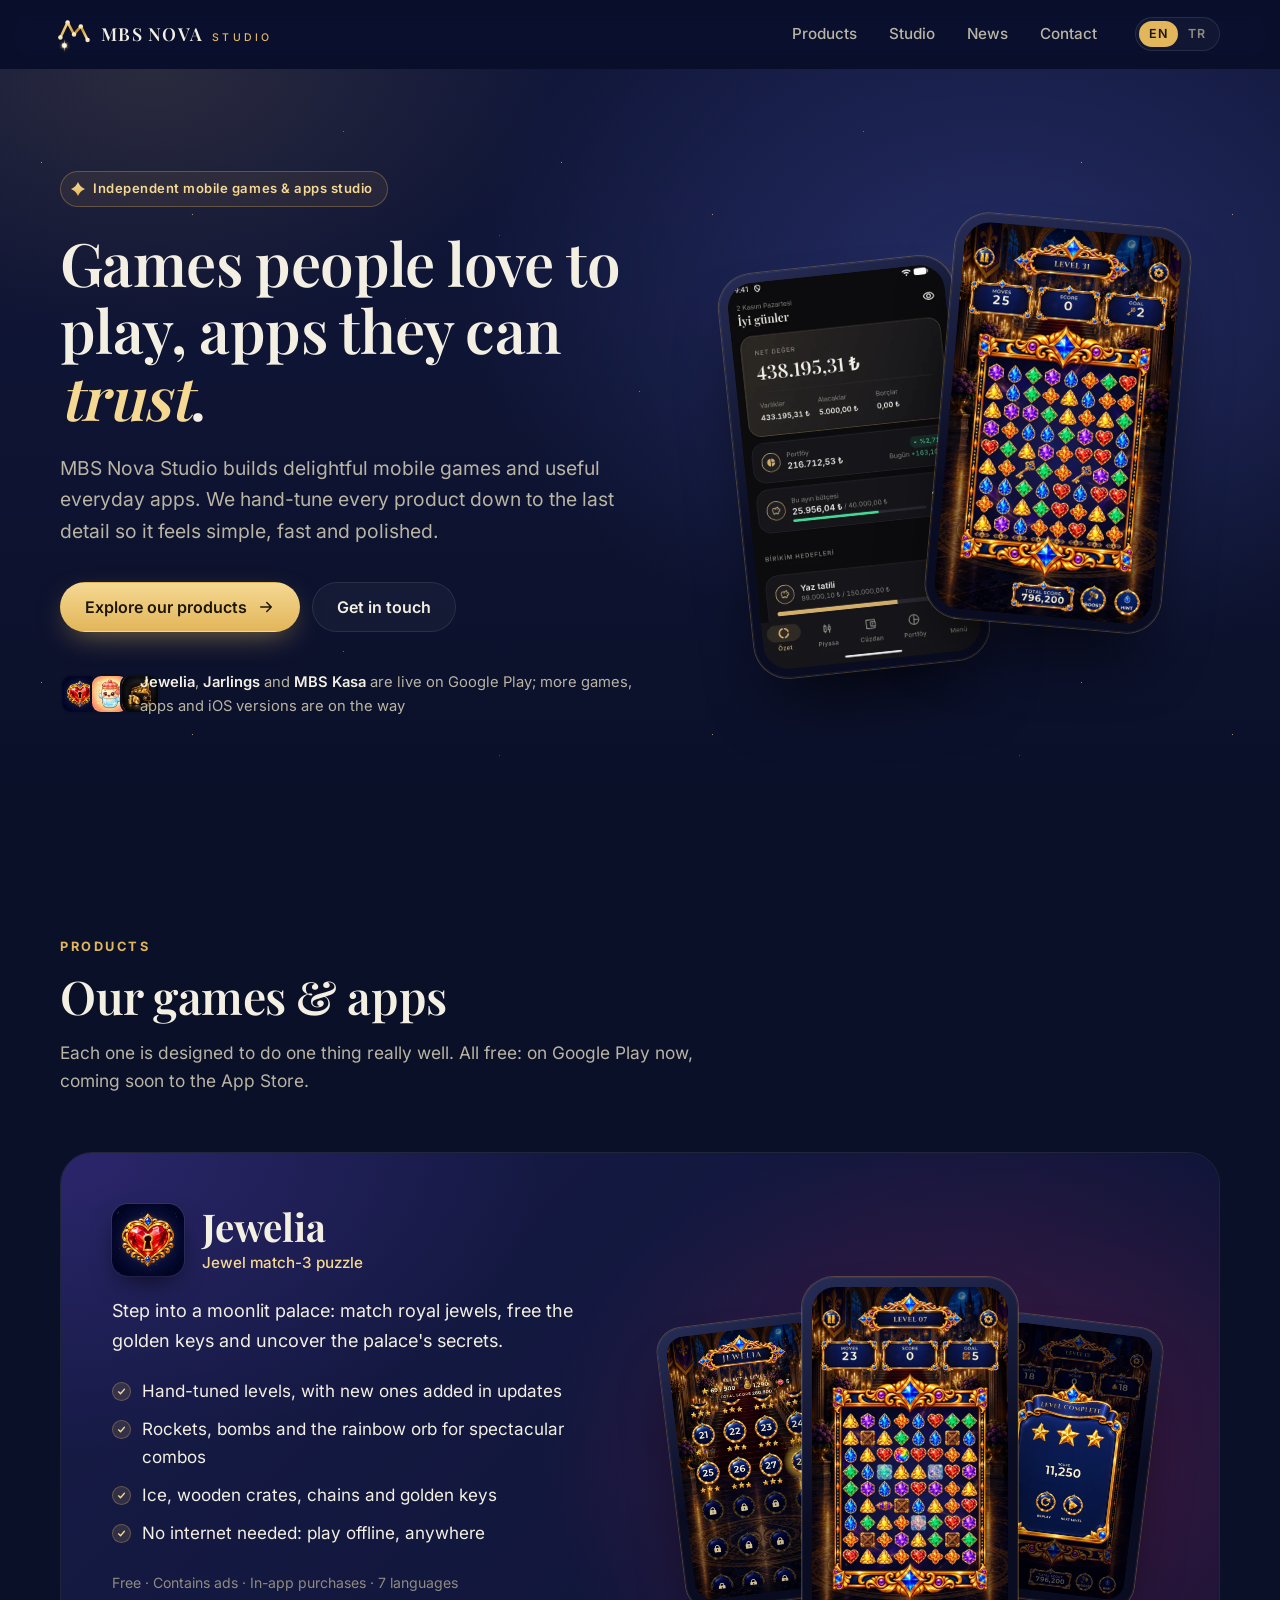
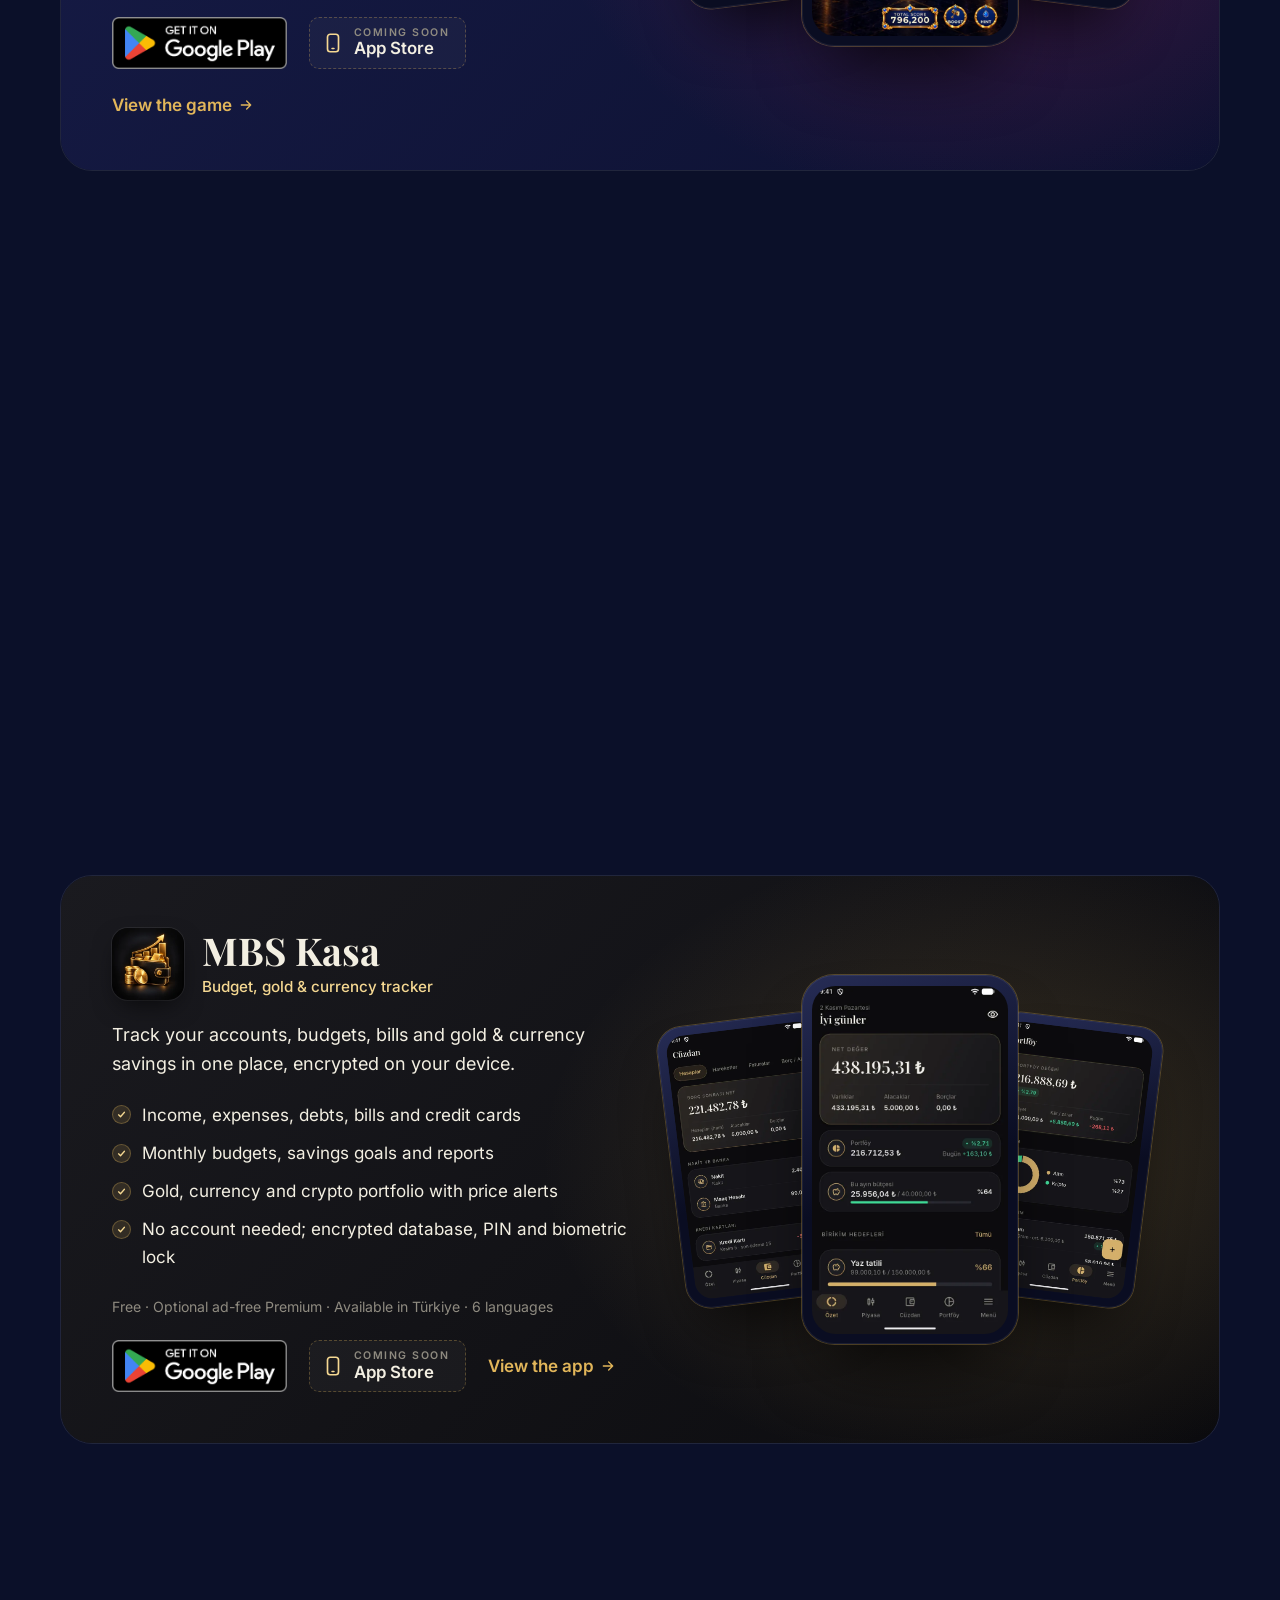
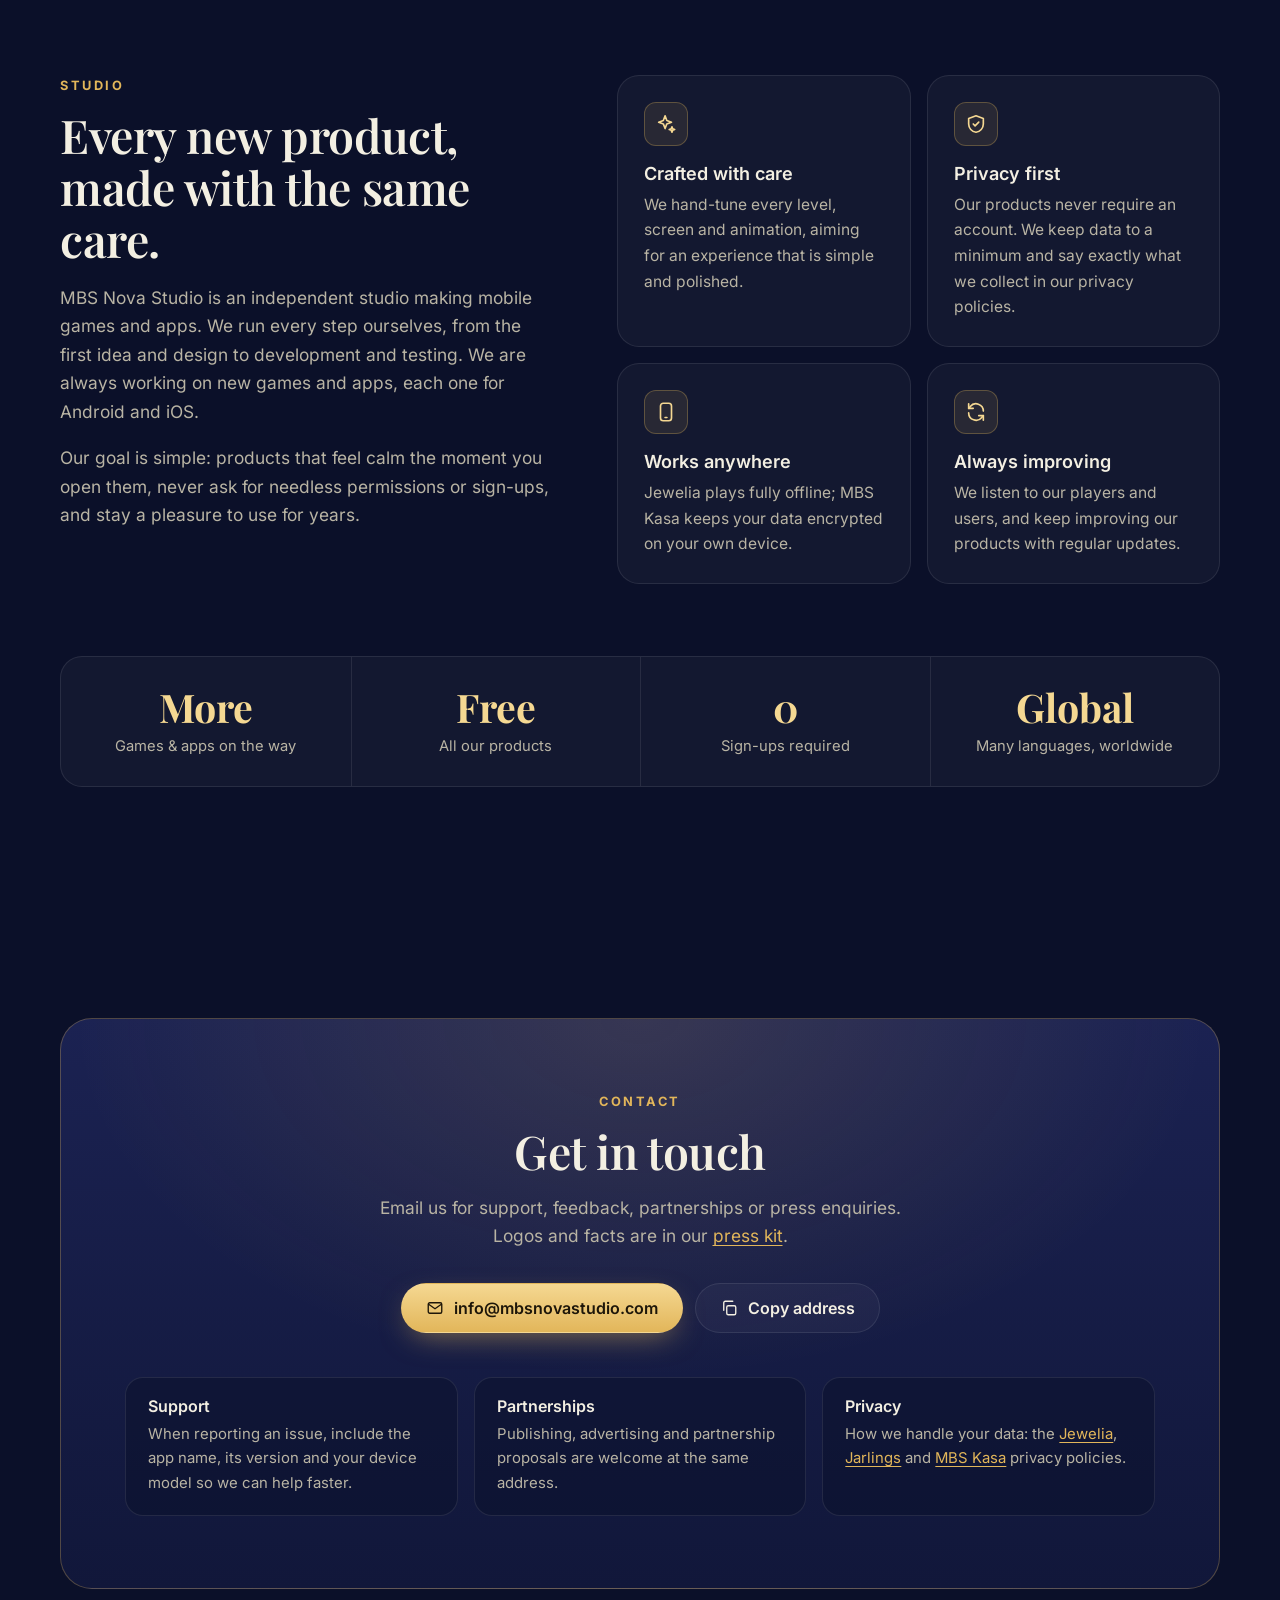
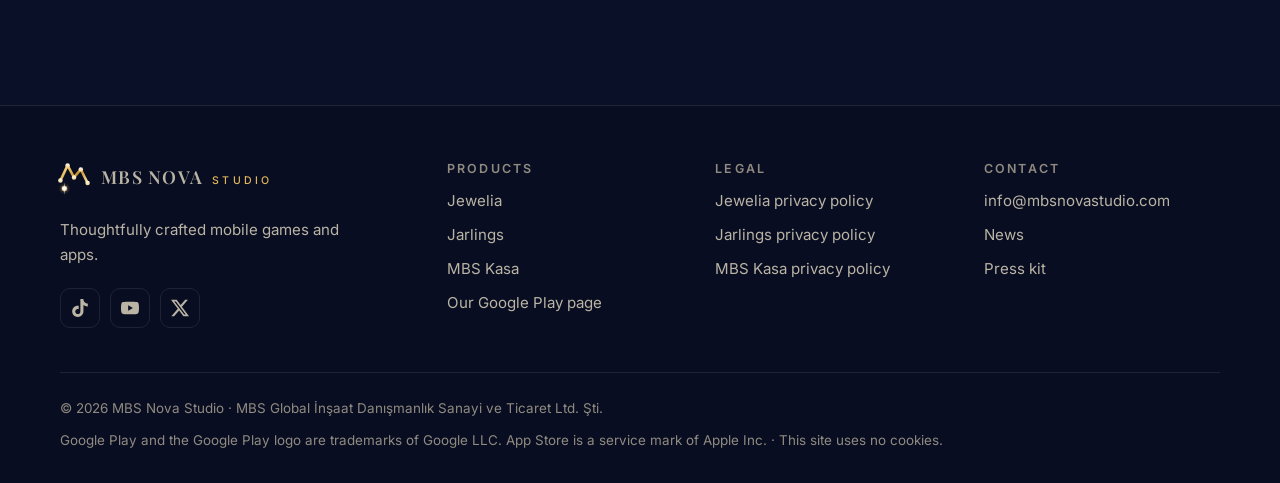
==== commit d47dd755: "Remove Instagram links after the account was closed Drop the Instagram footer icon, sameAs entry, ne" ====
--- a/index.html
+++ b/index.html
@@ -38,7 +38,6 @@
   "legalName": "MBS Global İnşaat Danışmanlık Sanayi ve Ticaret Limited Şirketi",
   "sameAs": [
     "https://play.google.com/store/apps/developer?id=MBS+Nova+Studio",
-    "https://www.instagram.com/mbsnovastudio/",
     "https://www.tiktok.com/@mbsnovastudio",
     "https://www.youtube.com/@mbsnovastudio",
     "https://x.com/MBSNovaStudio"
@@ -54,7 +53,6 @@
   </defs>
   <symbol id="i-star" viewBox="0 0 24 24"><path fill="url(#gold-grad)" d="M12 0Q15.36 8.64 24 12Q15.36 15.36 12 24Q8.64 15.36 0 12Q8.64 8.64 12 0Z"/></symbol>
   <symbol id="i-logo" viewBox="0 0 100 100"><defs><linearGradient id="lg-gF" gradientUnits="userSpaceOnUse" x1="12" y1="10" x2="88" y2="90"><stop offset="0" stop-color="#fff4d2"/><stop offset=".26" stop-color="#efc76c"/><stop offset=".52" stop-color="#c38f2b"/><stop offset=".76" stop-color="#f6dc94"/><stop offset="1" stop-color="#a5741e"/></linearGradient><linearGradient id="lg-gLine" gradientUnits="userSpaceOnUse" x1="10" y1="20" x2="90" y2="70"><stop offset="0" stop-color="#f6dc94"/><stop offset=".5" stop-color="#e2b65a"/><stop offset="1" stop-color="#f6dc94"/></linearGradient><linearGradient id="lg-gL" x1="0" y1="0" x2="0" y2="1"><stop offset="0" stop-color="#fffaf0"/><stop offset="1" stop-color="#f1d595"/></linearGradient><linearGradient id="lg-gSpk" x1="0" y1="1" x2="0" y2="0"><stop offset="0" stop-color="#fff8e6" stop-opacity=".95"/><stop offset="1" stop-color="#fff8e6" stop-opacity="0"/></linearGradient><linearGradient id="lg-gSpkD" x1="0" y1="1" x2="0" y2="0"><stop offset="0" stop-color="#b8862b" stop-opacity=".95"/><stop offset="1" stop-color="#b8862b" stop-opacity="0"/></linearGradient><radialGradient id="lg-rStar"><stop offset="0" stop-color="#fff6dd" stop-opacity=".55"/><stop offset="1" stop-color="#fff6dd" stop-opacity="0"/></radialGradient><radialGradient id="lg-rNova"><stop offset="0" stop-color="#fff2c8" stop-opacity=".95"/><stop offset=".22" stop-color="#f5d892" stop-opacity=".55"/><stop offset=".55" stop-color="#e2b65a" stop-opacity=".16"/><stop offset="1" stop-color="#e2b65a" stop-opacity="0"/></radialGradient><radialGradient id="lg-rSky" cx=".32" cy=".2" r="1"><stop offset="0" stop-color="#2d3a82"/><stop offset=".5" stop-color="#121a48"/><stop offset="1" stop-color="#060918"/></radialGradient><path id="lg-spk" d="M0 0L-.6-.7L0-13L.6-.7Z"/></defs><polyline points="16,59 34,21 50,51 67,31 84,65" fill="none" stroke="url(#lg-gF)" stroke-width="6.4" stroke-linecap="round" stroke-linejoin="round"/><circle cx="16.00" cy="59.00" r="5.60" fill="url(#lg-gL)"/><circle cx="34.00" cy="21.00" r="5.60" fill="url(#lg-gL)"/><circle cx="50.00" cy="51.00" r="5.60" fill="url(#lg-gL)"/><circle cx="67.00" cy="31.00" r="5.60" fill="url(#lg-gL)"/><circle cx="84.00" cy="65.00" r="5.60" fill="url(#lg-gL)"/><circle cx="26.00" cy="79.00" r="15.00" fill="url(#lg-rNova)"/><use href="#lg-spk" fill="url(#lg-gSpk)" opacity="1" transform="translate(26 79) rotate(0) scale(3.45 1.44)"/><use href="#lg-spk" fill="url(#lg-gSpk)" opacity="1" transform="translate(26 79) rotate(180) scale(3.45 1.44)"/><use href="#lg-spk" fill="url(#lg-gSpk)" opacity="0.9" transform="translate(26 79) rotate(60) scale(2.40 1.00)"/><use href="#lg-spk" fill="url(#lg-gSpk)" opacity="0.9" transform="translate(26 79) rotate(120) scale(2.40 1.00)"/><use href="#lg-spk" fill="url(#lg-gSpk)" opacity="0.9" transform="translate(26 79) rotate(240) scale(2.40 1.00)"/><use href="#lg-spk" fill="url(#lg-gSpk)" opacity="0.9" transform="translate(26 79) rotate(300) scale(2.40 1.00)"/><use href="#lg-spk" fill="url(#lg-gSpk)" opacity="0.6" transform="translate(26 79) rotate(90) scale(1.26 0.53)"/><use href="#lg-spk" fill="url(#lg-gSpk)" opacity="0.6" transform="translate(26 79) rotate(270) scale(1.26 0.53)"/><circle cx="26.00" cy="79.00" r="6.20" fill="#fffdf6"/><circle cx="26.00" cy="79.00" r="6.20" fill="none" stroke="#e2b65a" stroke-width="1.1"/></symbol>
-  <symbol id="i-instagram" viewBox="0 0 24 24" fill="none" stroke="currentColor" stroke-width="1.8"><rect x="3" y="3" width="18" height="18" rx="5"/><circle cx="12" cy="12" r="4"/><circle cx="17.5" cy="6.5" r="1.1" fill="currentColor" stroke="none"/></symbol>
   <symbol id="i-tiktok" viewBox="0 0 24 24"><path fill="currentColor" d="M12.53.02c1.31-.02 2.61-.01 3.91-.02.08 1.53.63 3.09 1.75 4.17 1.12 1.11 2.7 1.62 4.24 1.79v4.03c-1.44-.05-2.89-.35-4.2-.97-.57-.26-1.1-.59-1.62-.93-.01 2.92.01 5.84-.02 8.75-.08 1.4-.54 2.79-1.35 3.94-1.31 1.92-3.58 3.17-5.91 3.21-1.43.08-2.86-.31-4.08-1.03-2.02-1.19-3.44-3.37-3.65-5.71-.02-.5-.03-1-.01-1.49.18-1.9 1.12-3.72 2.58-4.96 1.66-1.44 3.98-2.13 6.15-1.72.02 1.48-.04 2.96-.04 4.44-.99-.32-2.15-.23-3.02.37-.63.41-1.11 1.04-1.36 1.75-.21.51-.15 1.07-.14 1.61.24 1.64 1.82 3.02 3.5 2.87 1.12-.01 2.19-.66 2.77-1.61.19-.33.4-.67.41-1.06.1-1.79.06-3.57.07-5.36.01-4.03-.01-8.05.02-12.07z"/></symbol>
   <symbol id="i-youtube" viewBox="0 0 24 24"><path fill="currentColor" d="M23.5 6.19a3.02 3.02 0 0 0-2.12-2.14C19.5 3.55 12 3.55 12 3.55s-7.5 0-9.38.5A3.02 3.02 0 0 0 .5 6.19C0 8.07 0 12 0 12s0 3.93.5 5.81a3.02 3.02 0 0 0 2.12 2.14c1.87.5 9.38.5 9.38.5s7.5 0 9.38-.5a3.02 3.02 0 0 0 2.12-2.14C24 15.93 24 12 24 12s0-3.93-.5-5.81zM9.55 15.57V8.43L15.82 12l-6.27 3.57z"/></symbol>
   <symbol id="i-x" viewBox="0 0 24 24"><path fill="currentColor" d="M18.9 1.15h3.68l-8.04 9.19L24 22.85h-7.41l-5.8-7.58-6.64 7.58H.47l8.6-9.83L0 1.15h7.59l5.24 6.93zm-1.29 19.5h2.04L6.49 3.24H4.3z"/></symbol>
@@ -372,7 +370,6 @@
         <p lang="tr">Özenle tasarlanmış mobil oyunlar ve uygulamalar.</p>
         <p lang="en">Thoughtfully crafted mobile games and apps.</p>
         <ul class="social">
-          <li><a href="https://www.instagram.com/mbsnovastudio/" aria-label="Instagram"><svg aria-hidden="true"><use href="#i-instagram"/></svg></a></li>
           <li><a href="https://www.tiktok.com/@mbsnovastudio" aria-label="TikTok"><svg aria-hidden="true"><use href="#i-tiktok"/></svg></a></li>
           <li><a href="https://www.youtube.com/@mbsnovastudio" aria-label="YouTube"><svg aria-hidden="true"><use href="#i-youtube"/></svg></a></li>
           <li><a href="https://x.com/MBSNovaStudio" aria-label="X"><svg aria-hidden="true"><use href="#i-x"/></svg></a></li>
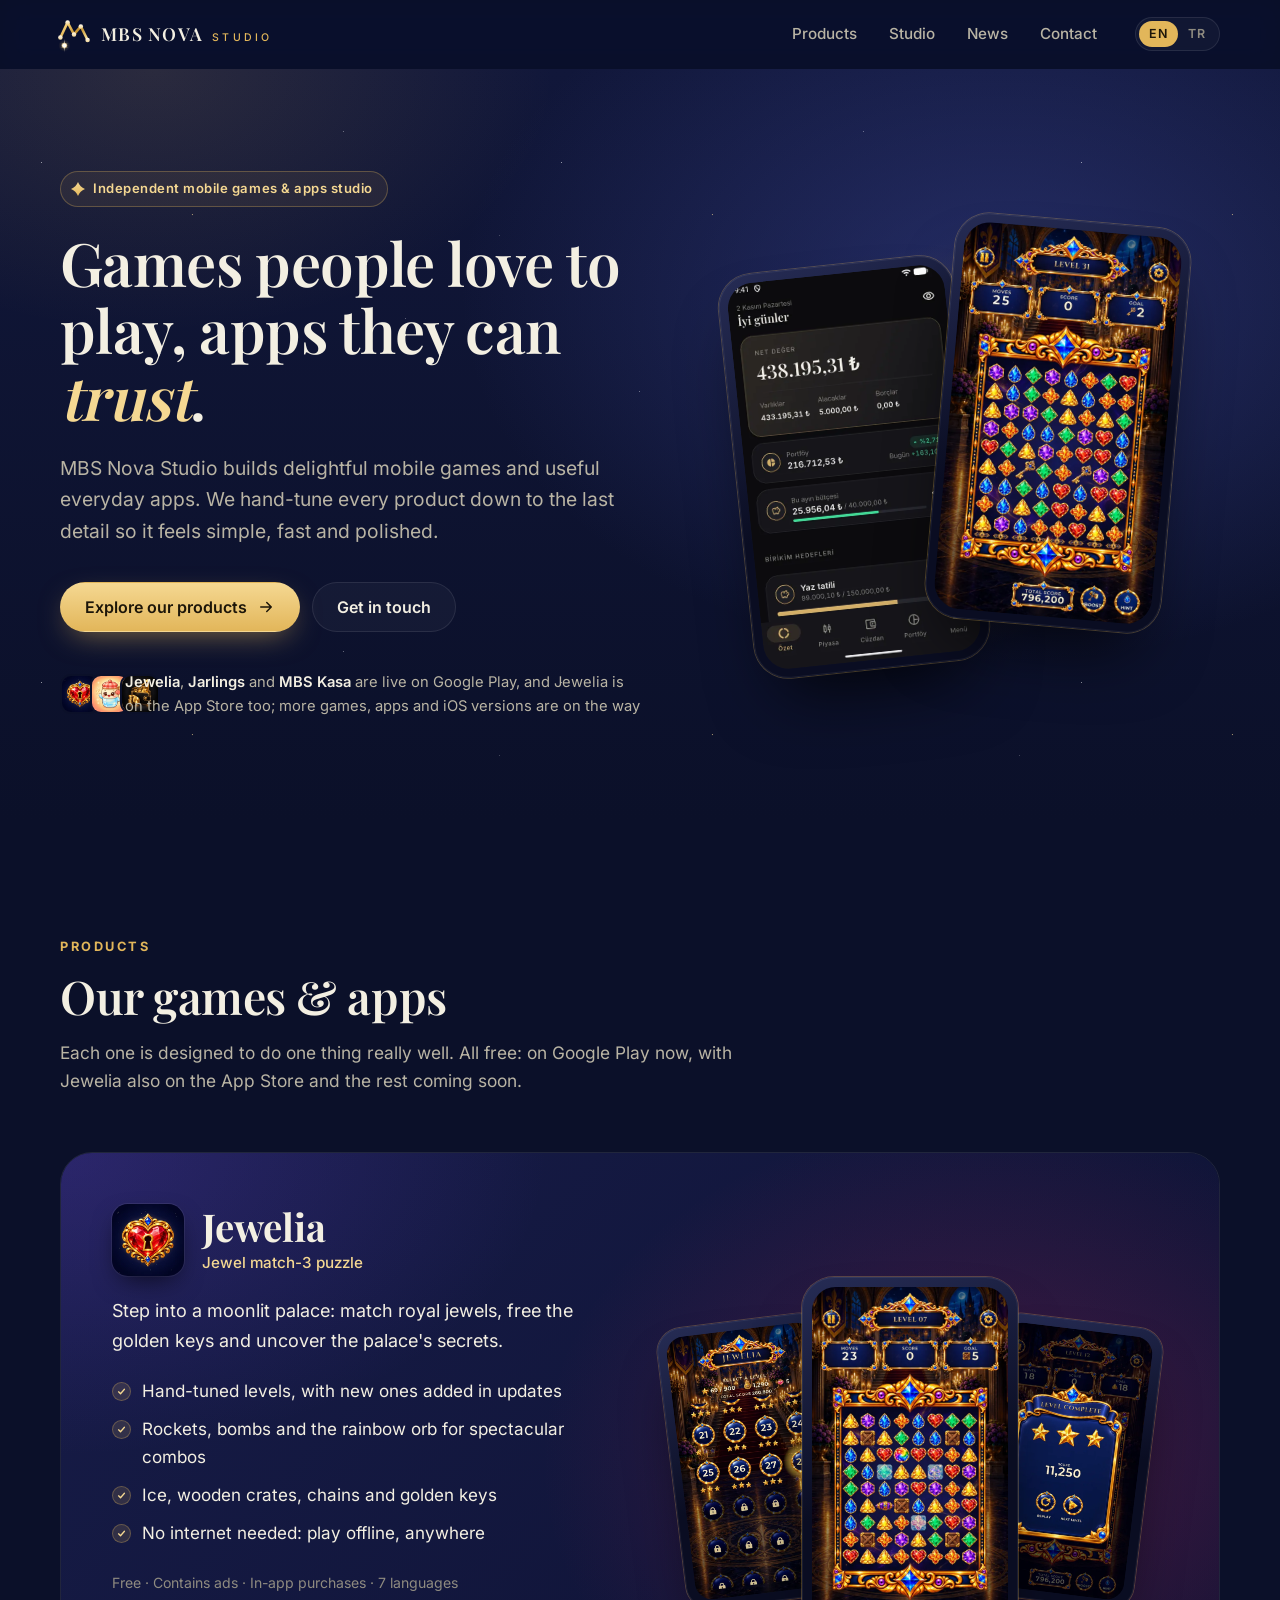
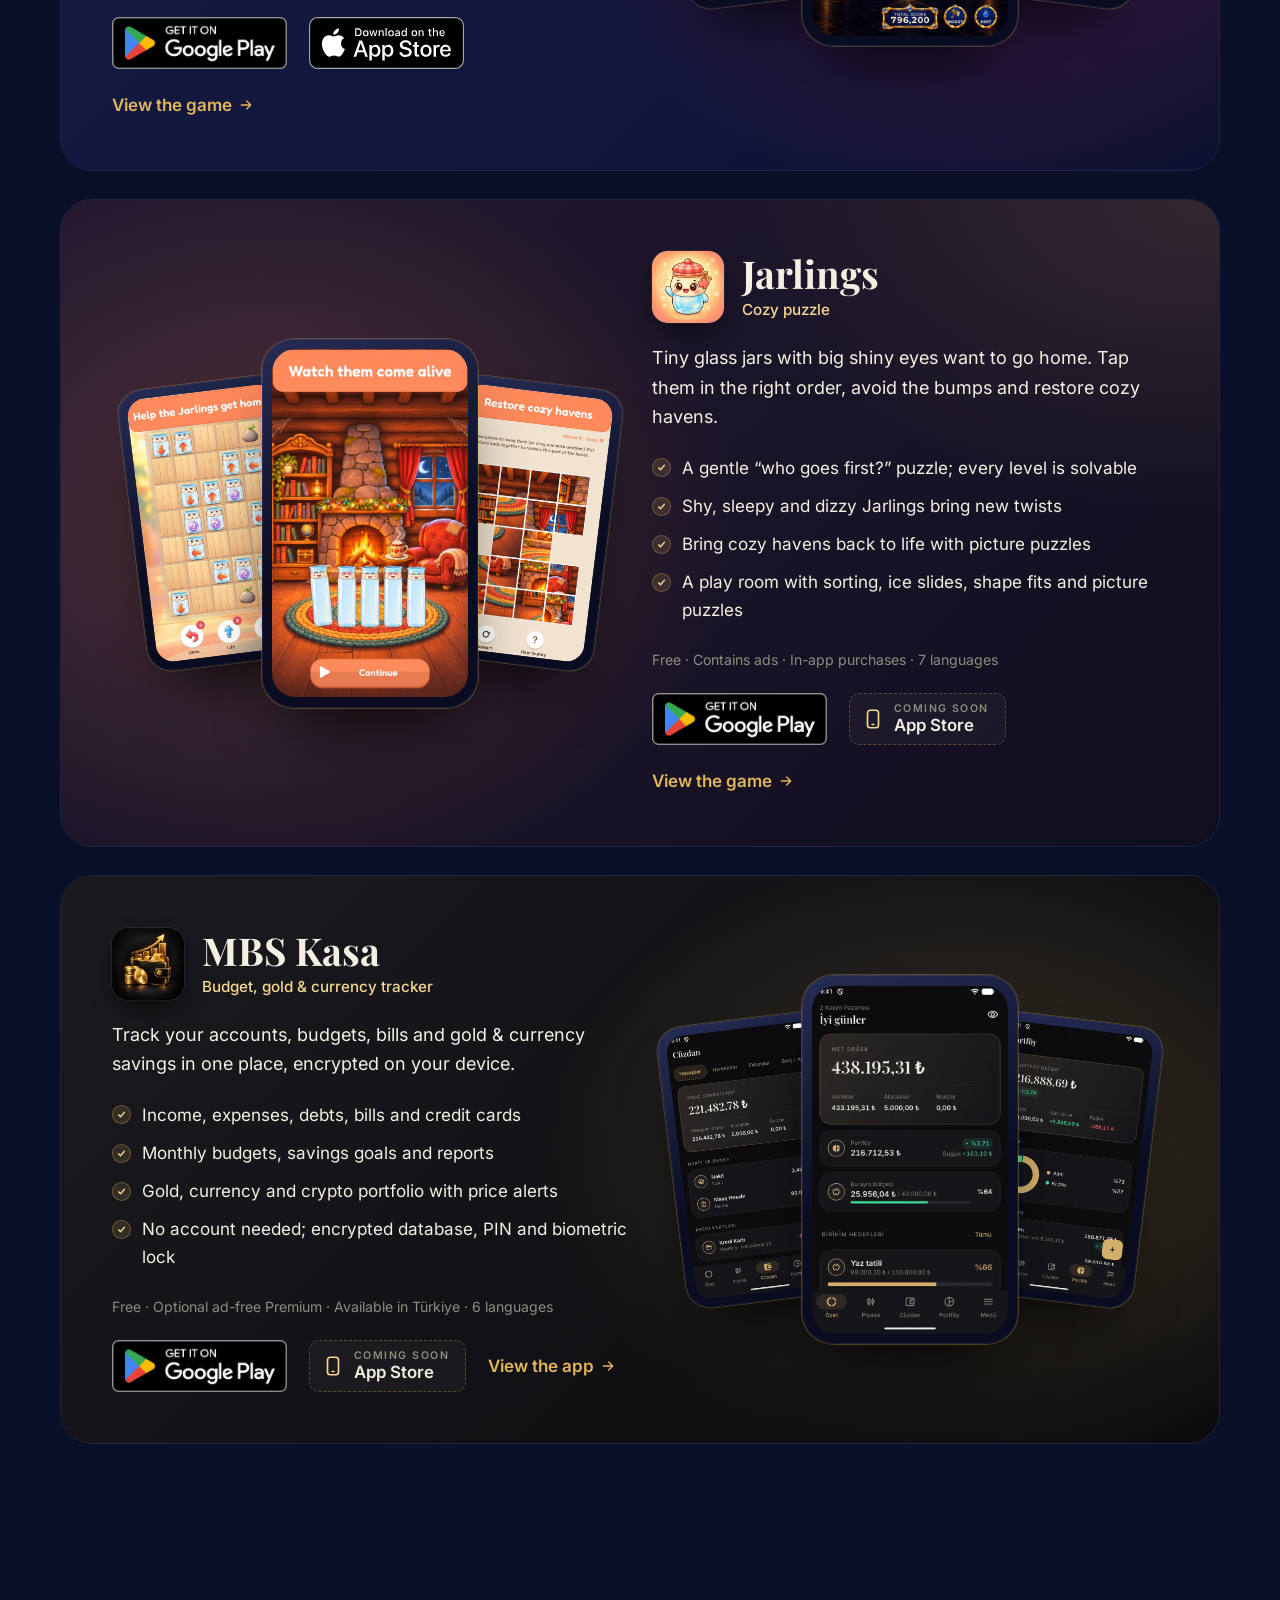
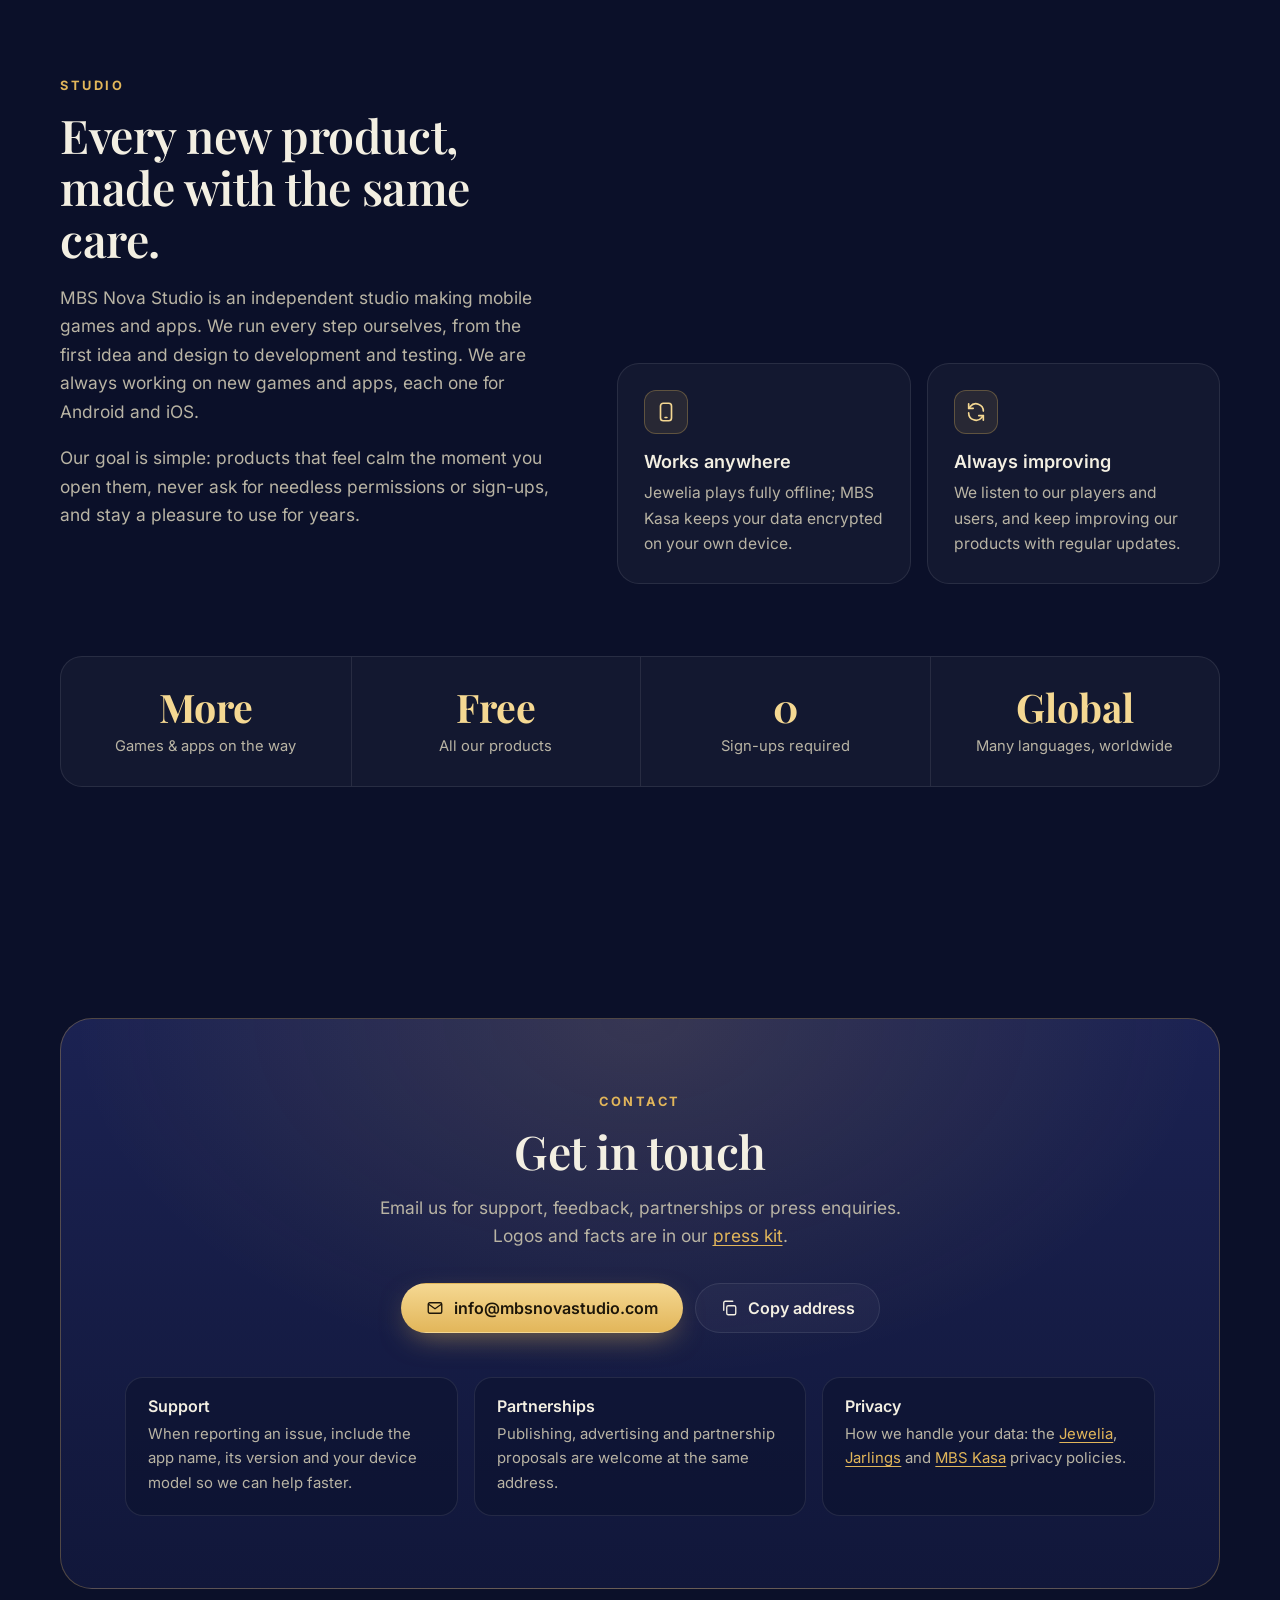
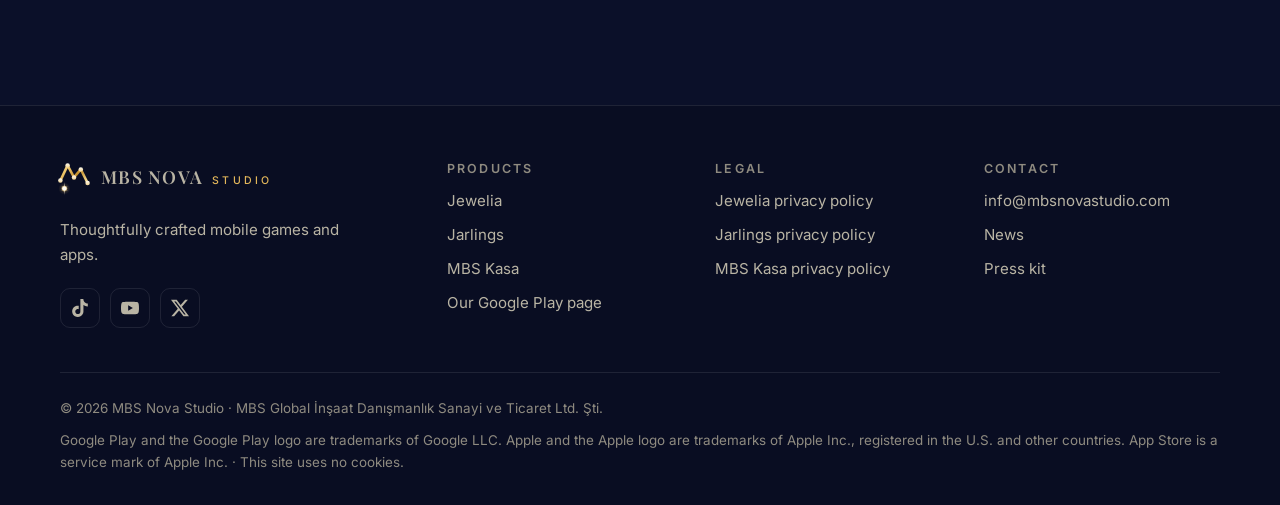
==== commit c69c2db0: "Add Jewelia App Store links now that it is live on iOS Official App Store badges on the Jewelia page" ====
--- a/index.html
+++ b/index.html
@@ -20,7 +20,7 @@
 <meta property="og:site_name" content="MBS Nova Studio">
 <meta property="og:url" content="https://mbsnovastudio.com/">
 <meta property="og:title" content="MBS Nova Studio — Mobile games and apps">
-<meta property="og:description" content="Thoughtfully crafted mobile games and apps, with new ones on the way. Live on Google Play, iOS coming soon.">
+<meta property="og:description" content="Thoughtfully crafted mobile games and apps, with new ones on the way. Live on Google Play and the App Store.">
 <meta property="og:image" content="https://mbsnovastudio.com/assets/img/og-studio.jpg">
 <meta property="og:image:width" content="1200">
 <meta property="og:image:height" content="630">
@@ -117,8 +117,8 @@
             <img src="/assets/img/jarlings-icon.webp" alt="" width="40" height="40">
             <img src="/assets/img/kasa-icon.webp" alt="" width="40" height="40">
           </div>
-          <p lang="tr"><strong>Jewelia</strong>, <strong>Jarlings</strong> ve <strong>MBS Kasa</strong> Google Play'de yayında; yenileri ve iOS sürümleri yolda</p>
-          <p lang="en"><strong>Jewelia</strong>, <strong>Jarlings</strong> and <strong>MBS Kasa</strong> are live on Google Play; more games, apps and iOS versions are on the way</p>
+          <p lang="tr"><strong>Jewelia</strong>, <strong>Jarlings</strong> ve <strong>MBS Kasa</strong> Google Play'de yayında, Jewelia App Store'da da; yenileri ve diğer iOS sürümleri yolda</p>
+          <p lang="en"><strong>Jewelia</strong>, <strong>Jarlings</strong> and <strong>MBS Kasa</strong> are live on Google Play, and Jewelia is on the App Store too; more games, apps and iOS versions are on the way</p>
         </div>
       </div>
       <div class="hero-visual" aria-hidden="true">
@@ -136,8 +136,8 @@
       <div class="section-head reveal">
         <p class="kicker"><span lang="tr">Ürünler</span><span lang="en">Products</span></p>
         <h2><span lang="tr">Oyunlarımız ve uygulamalarımız</span><span lang="en">Our games &amp; apps</span></h2>
-        <p lang="tr">Her biri tek bir işi çok iyi yapmak için tasarlandı. Hepsi ücretsiz: şimdi Google Play'de, yakında App Store'da.</p>
-        <p lang="en">Each one is designed to do one thing really well. All free: on Google Play now, coming soon to the App Store.</p>
+        <p lang="tr">Her biri tek bir işi çok iyi yapmak için tasarlandı. Hepsi ücretsiz: Google Play'de; Jewelia App Store'da da, diğerleri yakında.</p>
+        <p lang="en">Each one is designed to do one thing really well. All free: on Google Play now, with Jewelia also on the App Store and the rest coming soon.</p>
       </div>
 
       <div class="products">
@@ -171,7 +171,10 @@
                 <img lang="tr" src="/assets/img/google-play-tr.png" alt="Jewelia'yı Google Play'den indirin" width="175" height="52" loading="lazy">
                 <img lang="en" src="/assets/img/google-play-en.png" alt="Get Jewelia on Google Play" width="175" height="52" loading="lazy">
               </a>
-              <span class="store-soon"><svg aria-hidden="true"><use href="#i-device"/></svg><span><small lang="tr">Yakında</small><small lang="en">Coming soon</small><b>App Store</b></span></span>
+              <a class="play-badge" href="https://apps.apple.com/app/id6833560104">
+                <img lang="tr" src="/assets/img/app-store-tr.svg" alt="Jewelia'yı App Store'dan indirin" width="197" height="52" loading="lazy">
+                <img lang="en" src="/assets/img/app-store-en.svg" alt="Download Jewelia on the App Store" width="156" height="52" loading="lazy">
+              </a>
               <a class="link-arrow" href="/jewelia/"><span lang="tr">Oyunu inceleyin</span><span lang="en">View the game</span><svg aria-hidden="true"><use href="#i-arrow"/></svg></a>
             </div>
           </div>
@@ -403,8 +406,8 @@
     </div>
     <div class="footer-bottom">
       <p>© 2026 MBS Nova Studio · MBS Global İnşaat Danışmanlık Sanayi ve Ticaret Ltd. Şti.</p>
-      <p lang="tr">Google Play ve Google Play logosu Google LLC'nin, App Store ise Apple Inc.'in ticari markalarıdır. · Bu site çerez kullanmaz.</p>
-      <p lang="en">Google Play and the Google Play logo are trademarks of Google LLC. App Store is a service mark of Apple Inc. · This site uses no cookies.</p>
+      <p lang="tr">Google Play ve Google Play logosu Google LLC'nin, Apple, Apple logosu ve App Store ise Apple Inc.'in ABD'de ve diğer ülkelerde tescilli markalarıdır. · Bu site çerez kullanmaz.</p>
+      <p lang="en">Google Play and the Google Play logo are trademarks of Google LLC. Apple and the Apple logo are trademarks of Apple Inc., registered in the U.S. and other countries. App Store is a service mark of Apple Inc. · This site uses no cookies.</p>
     </div>
   </div>
 </footer>
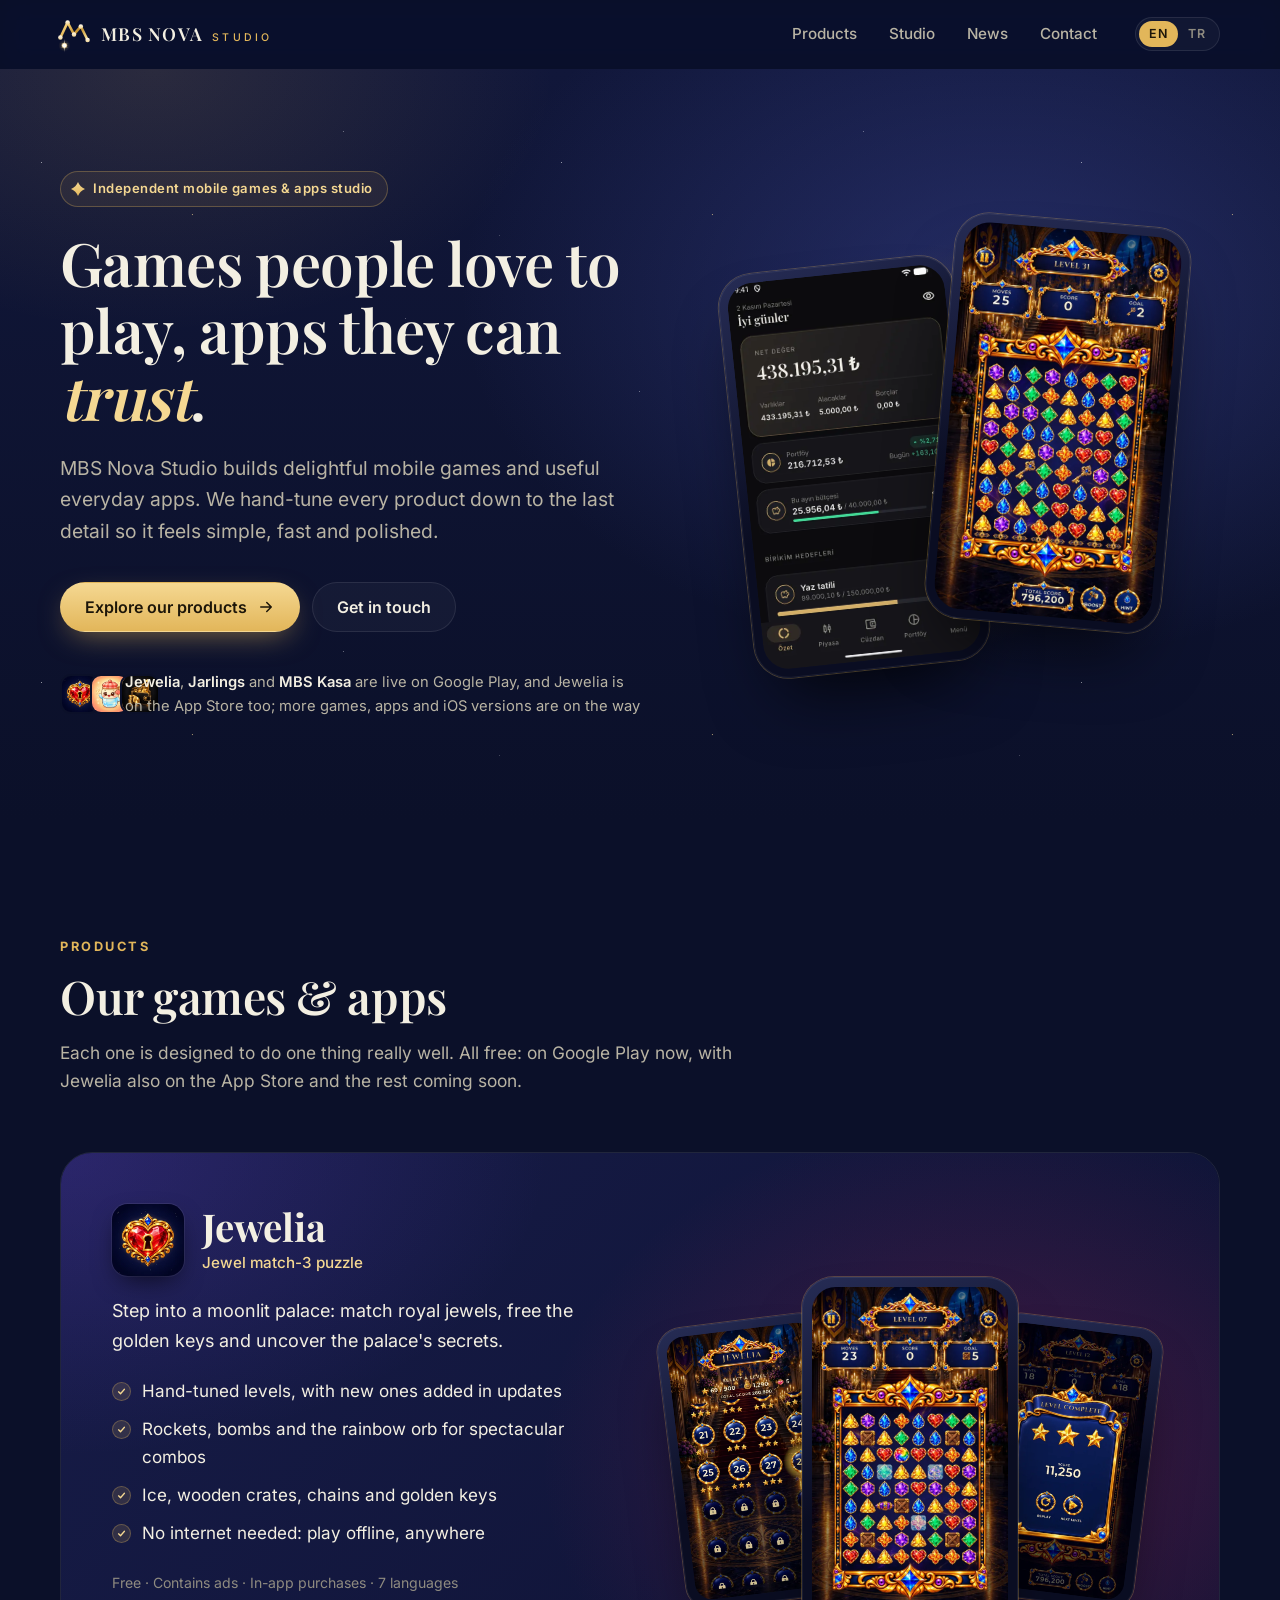
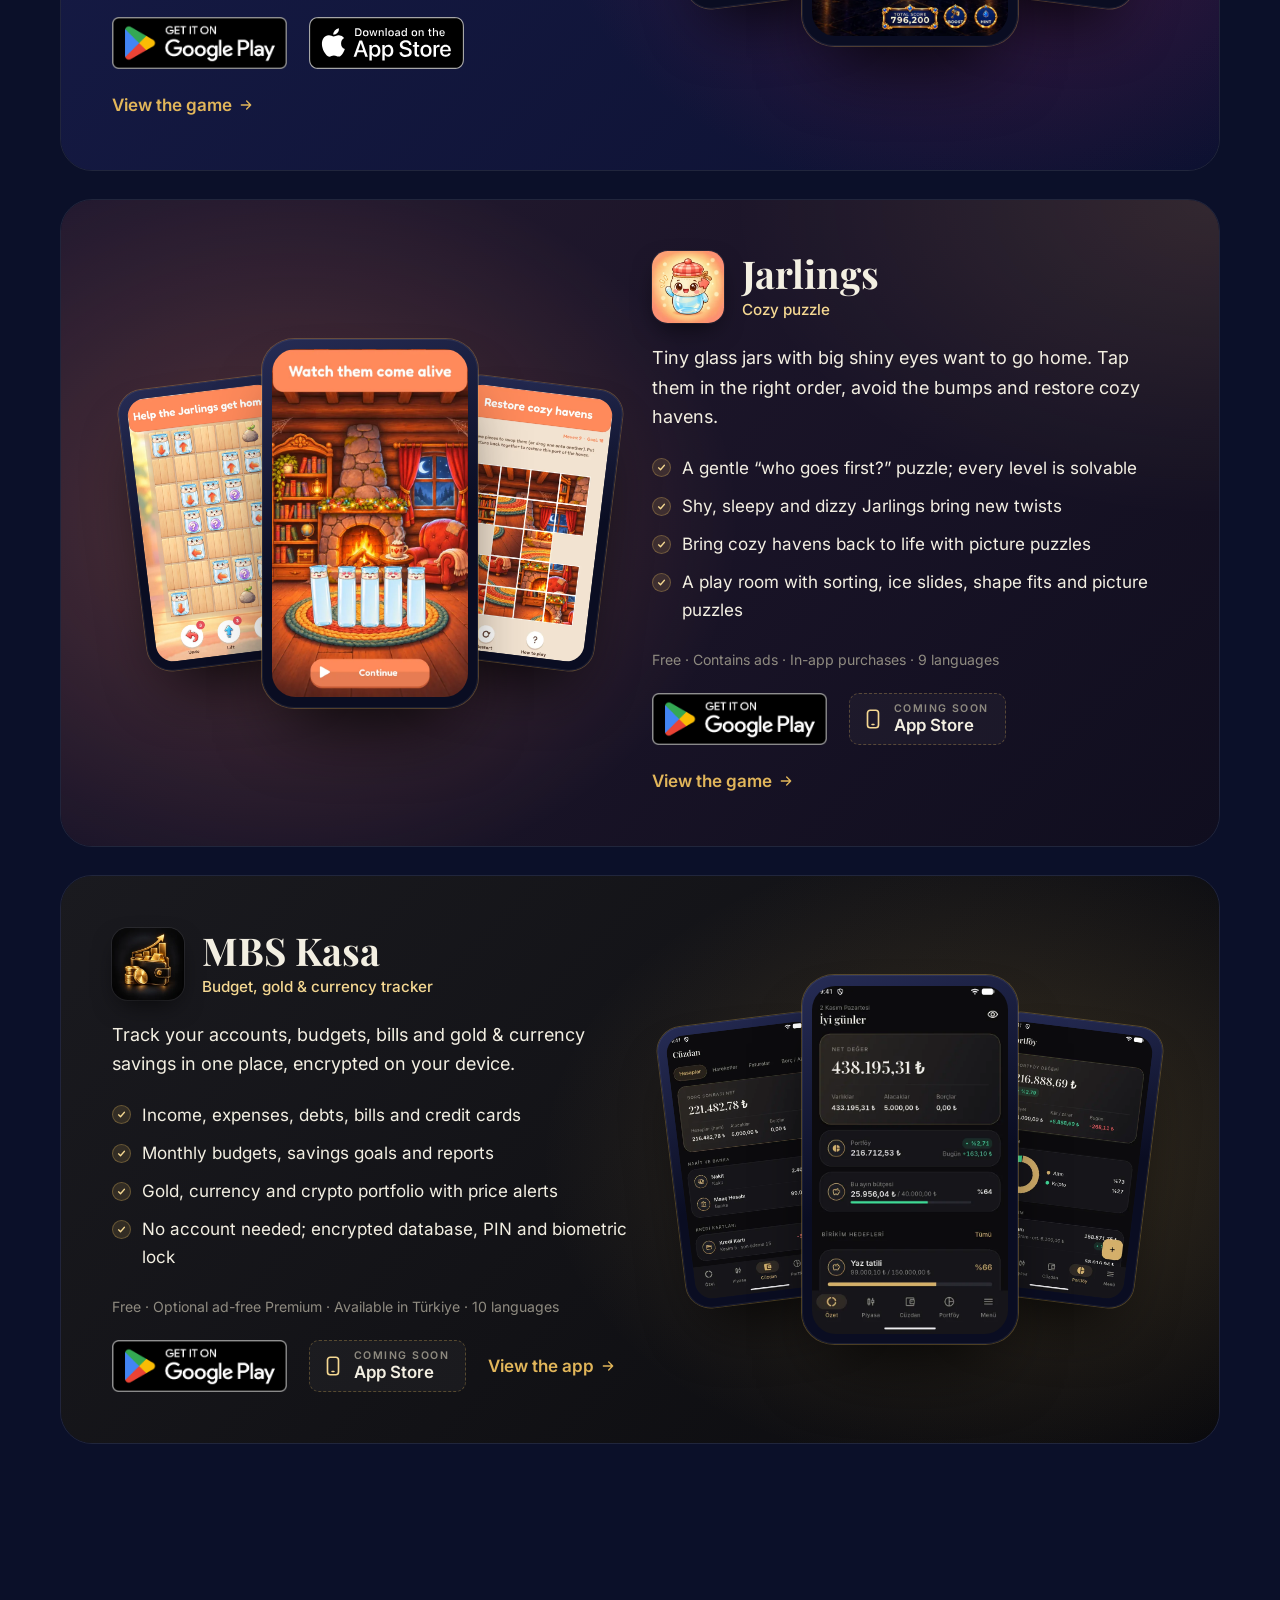
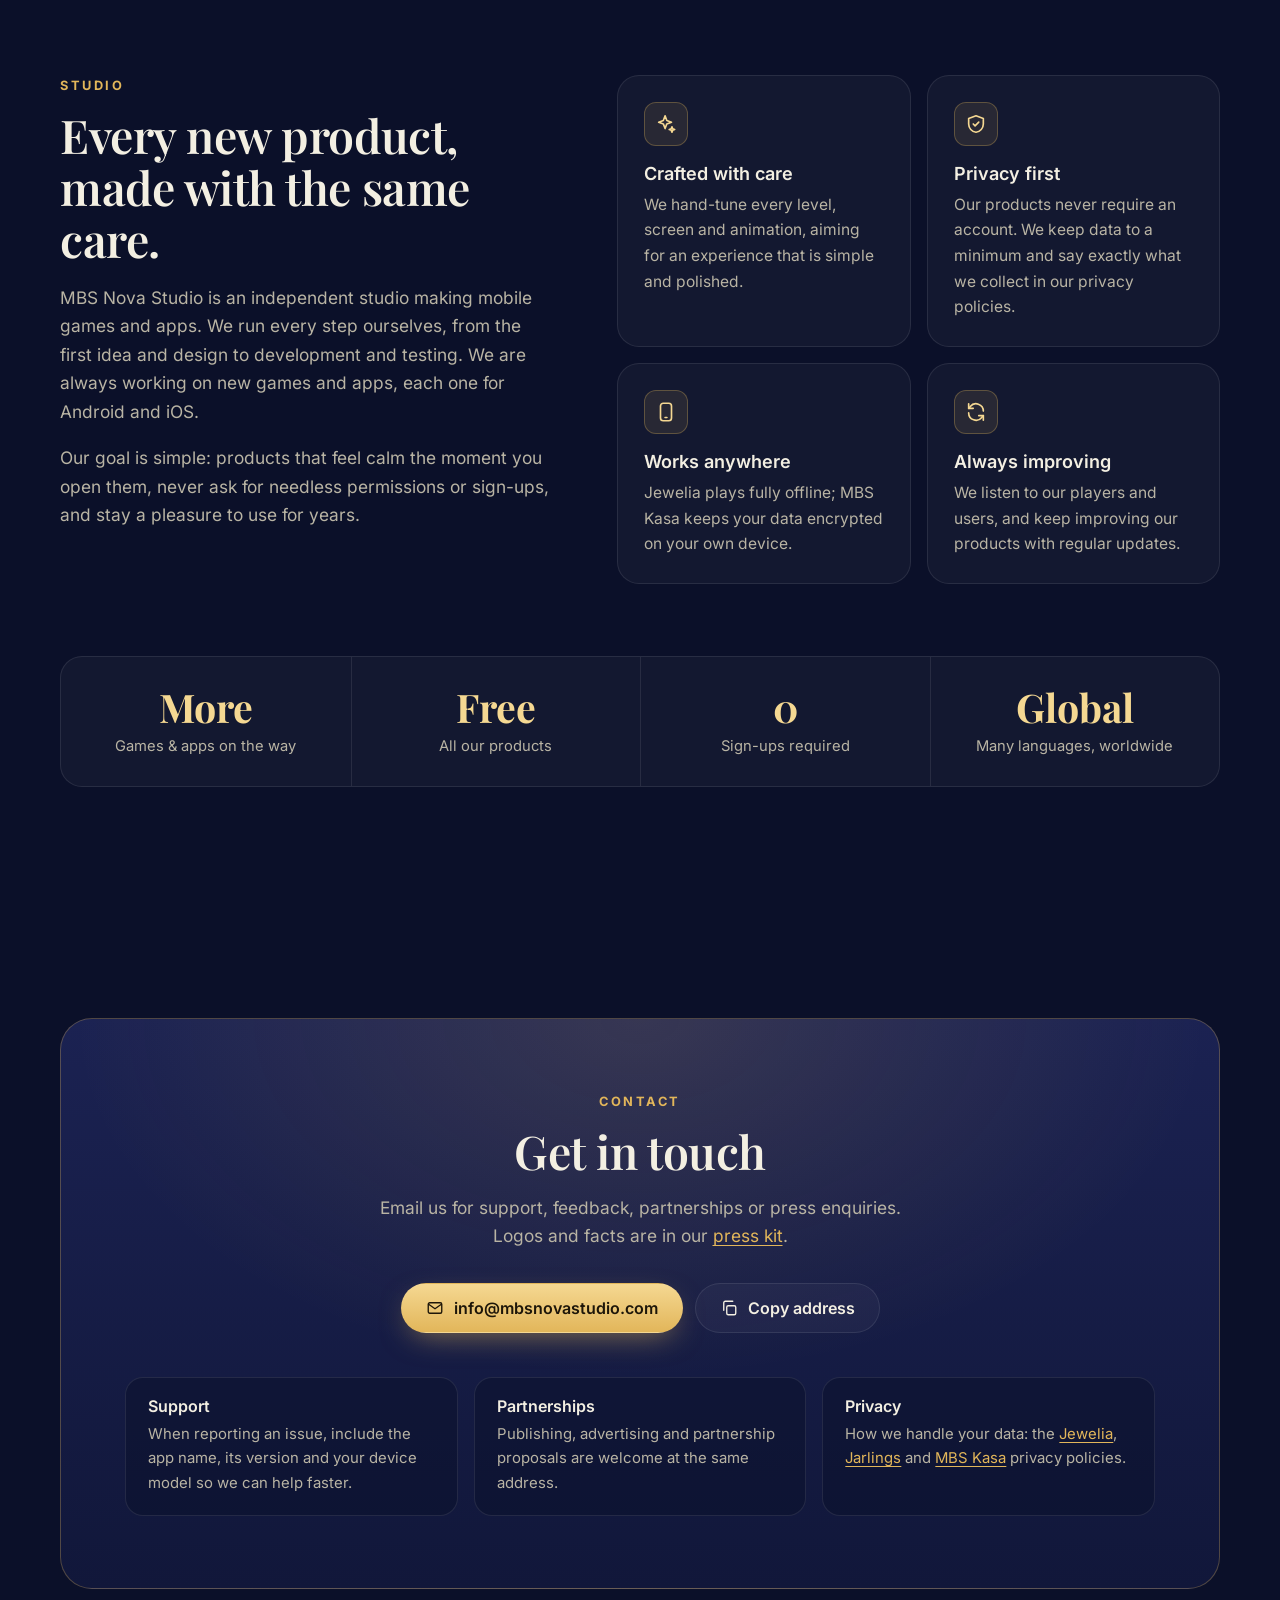
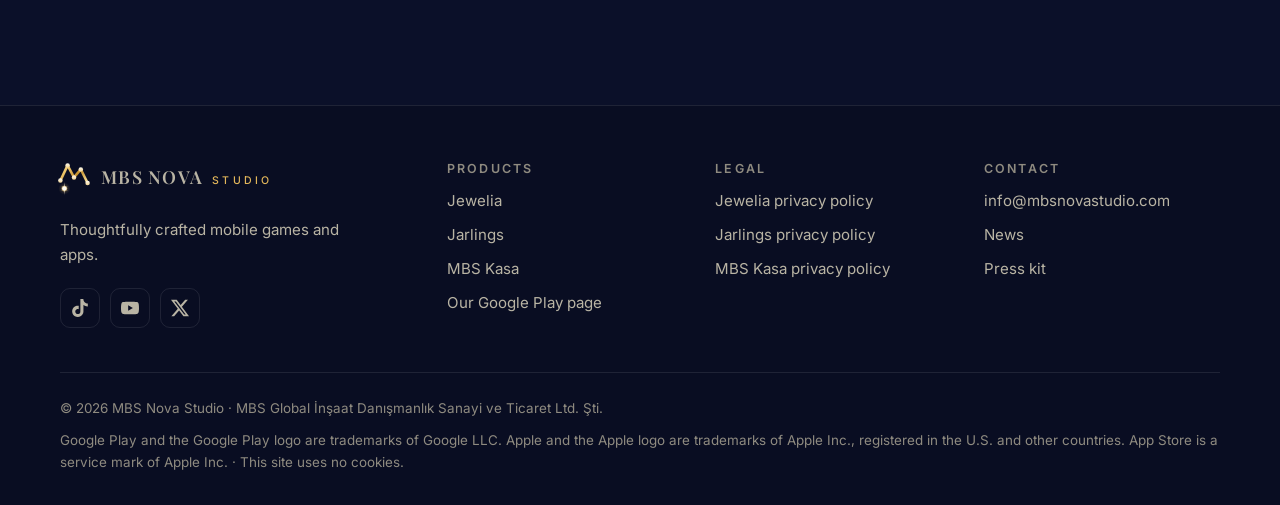
==== commit 8eb4ed84: "Update language counts: Jarlings 9 languages, MBS Kasa 10 languages Co-Authored-By: Claude Fable 5.2" ====
--- a/index.html
+++ b/index.html
@@ -210,8 +210,8 @@
               <li>Bring cozy havens back to life with picture puzzles</li>
               <li>A play room with sorting, ice slides, shape fits and picture puzzles</li>
             </ul>
-            <p class="product-meta" lang="tr">Ücretsiz · Reklam içerir · Uygulama içi satın alma · 7 dil</p>
-            <p class="product-meta" lang="en">Free · Contains ads · In-app purchases · 7 languages</p>
+            <p class="product-meta" lang="tr">Ücretsiz · Reklam içerir · Uygulama içi satın alma · 9 dil</p>
+            <p class="product-meta" lang="en">Free · Contains ads · In-app purchases · 9 languages</p>
             <div class="product-actions">
               <a class="play-badge" href="https://play.google.com/store/apps/details?id=com.mbsnovastudio.jarlings">
                 <img lang="tr" src="/assets/img/google-play-tr.png" alt="Jarlings'i Google Play'den indirin" width="175" height="52" loading="lazy">
@@ -253,8 +253,8 @@
               <li>Gold, currency and crypto portfolio with price alerts</li>
               <li>No account needed; encrypted database, PIN and biometric lock</li>
             </ul>
-            <p class="product-meta" lang="tr">Ücretsiz · İsteğe bağlı reklamsız Premium · Türkiye'de · 6 dil</p>
-            <p class="product-meta" lang="en">Free · Optional ad-free Premium · Available in Türkiye · 6 languages</p>
+            <p class="product-meta" lang="tr">Ücretsiz · İsteğe bağlı reklamsız Premium · Türkiye'de · 10 dil</p>
+            <p class="product-meta" lang="en">Free · Optional ad-free Premium · Available in Türkiye · 10 languages</p>
             <div class="product-actions">
               <a class="play-badge" href="https://play.google.com/store/apps/details?id=com.mbs.kasa">
                 <img lang="tr" src="/assets/img/google-play-tr.png" alt="MBS Kasa'yı Google Play'den indirin" width="175" height="52" loading="lazy">
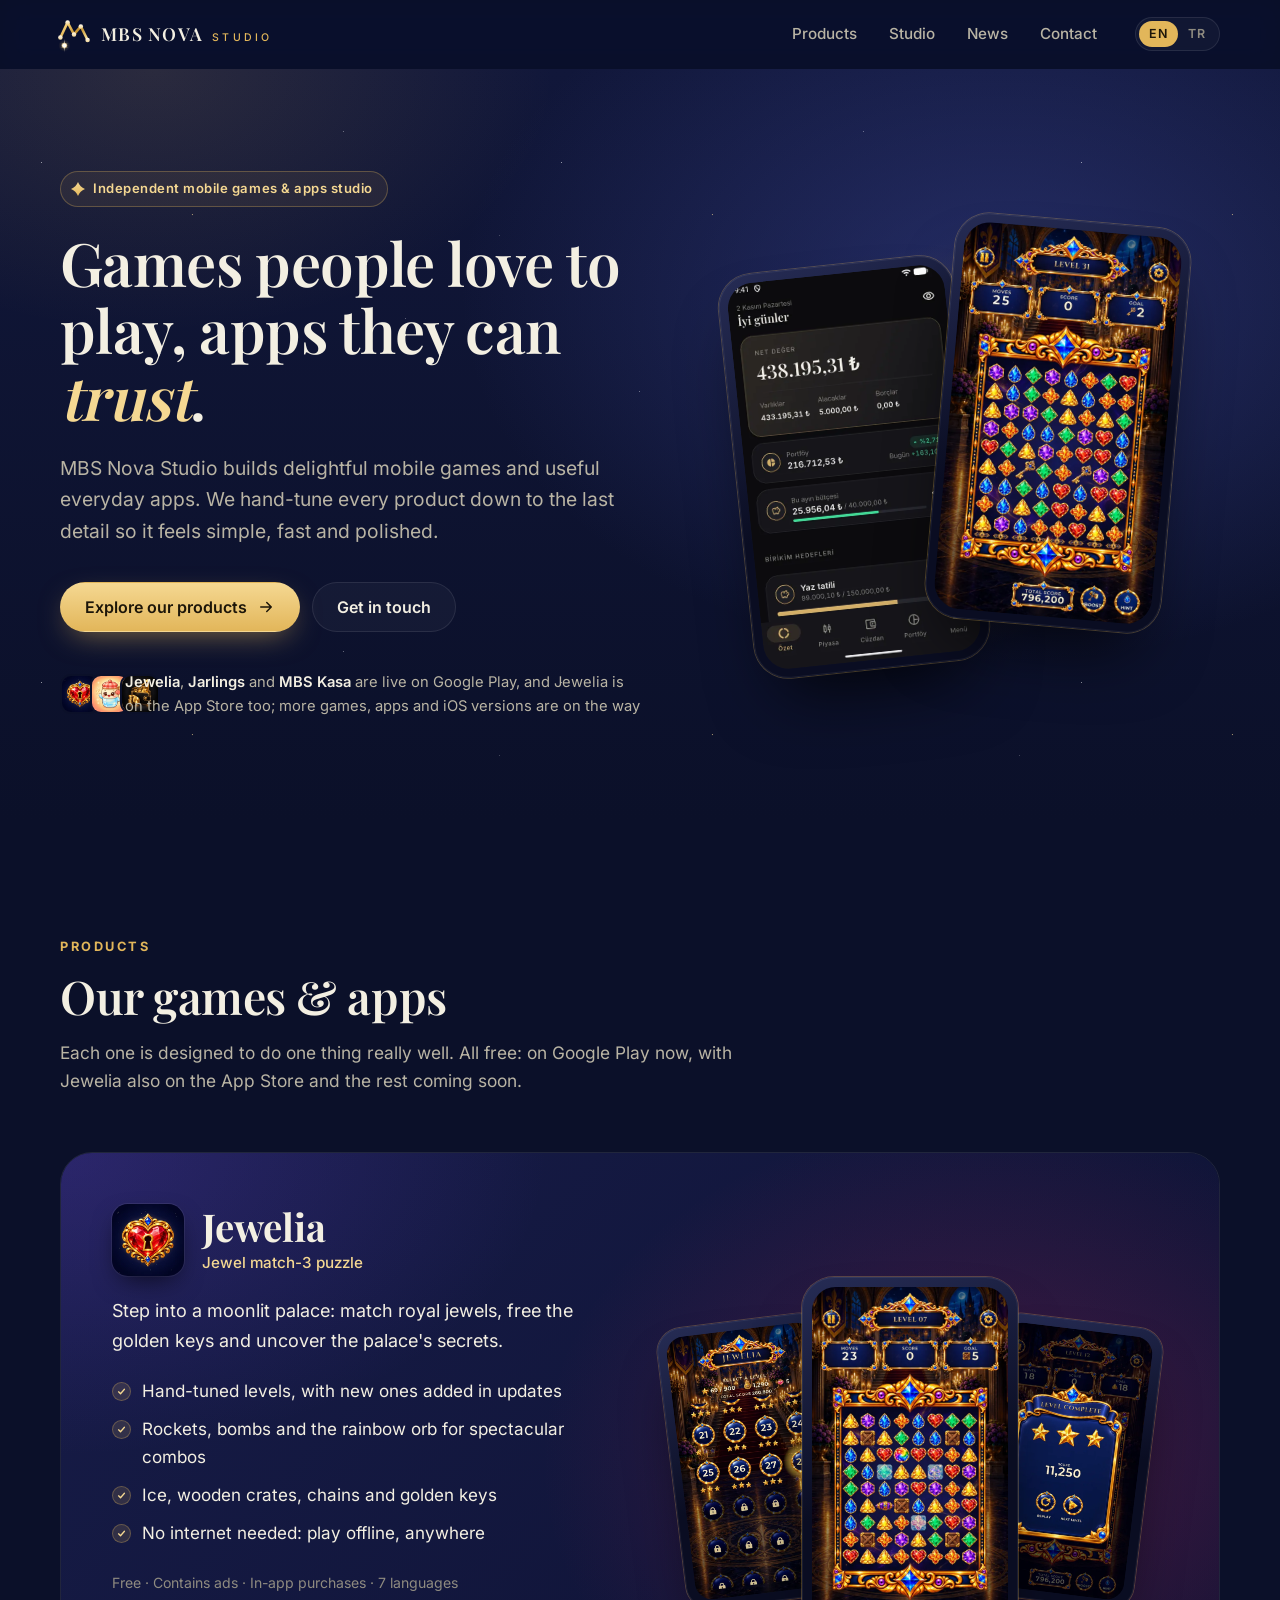
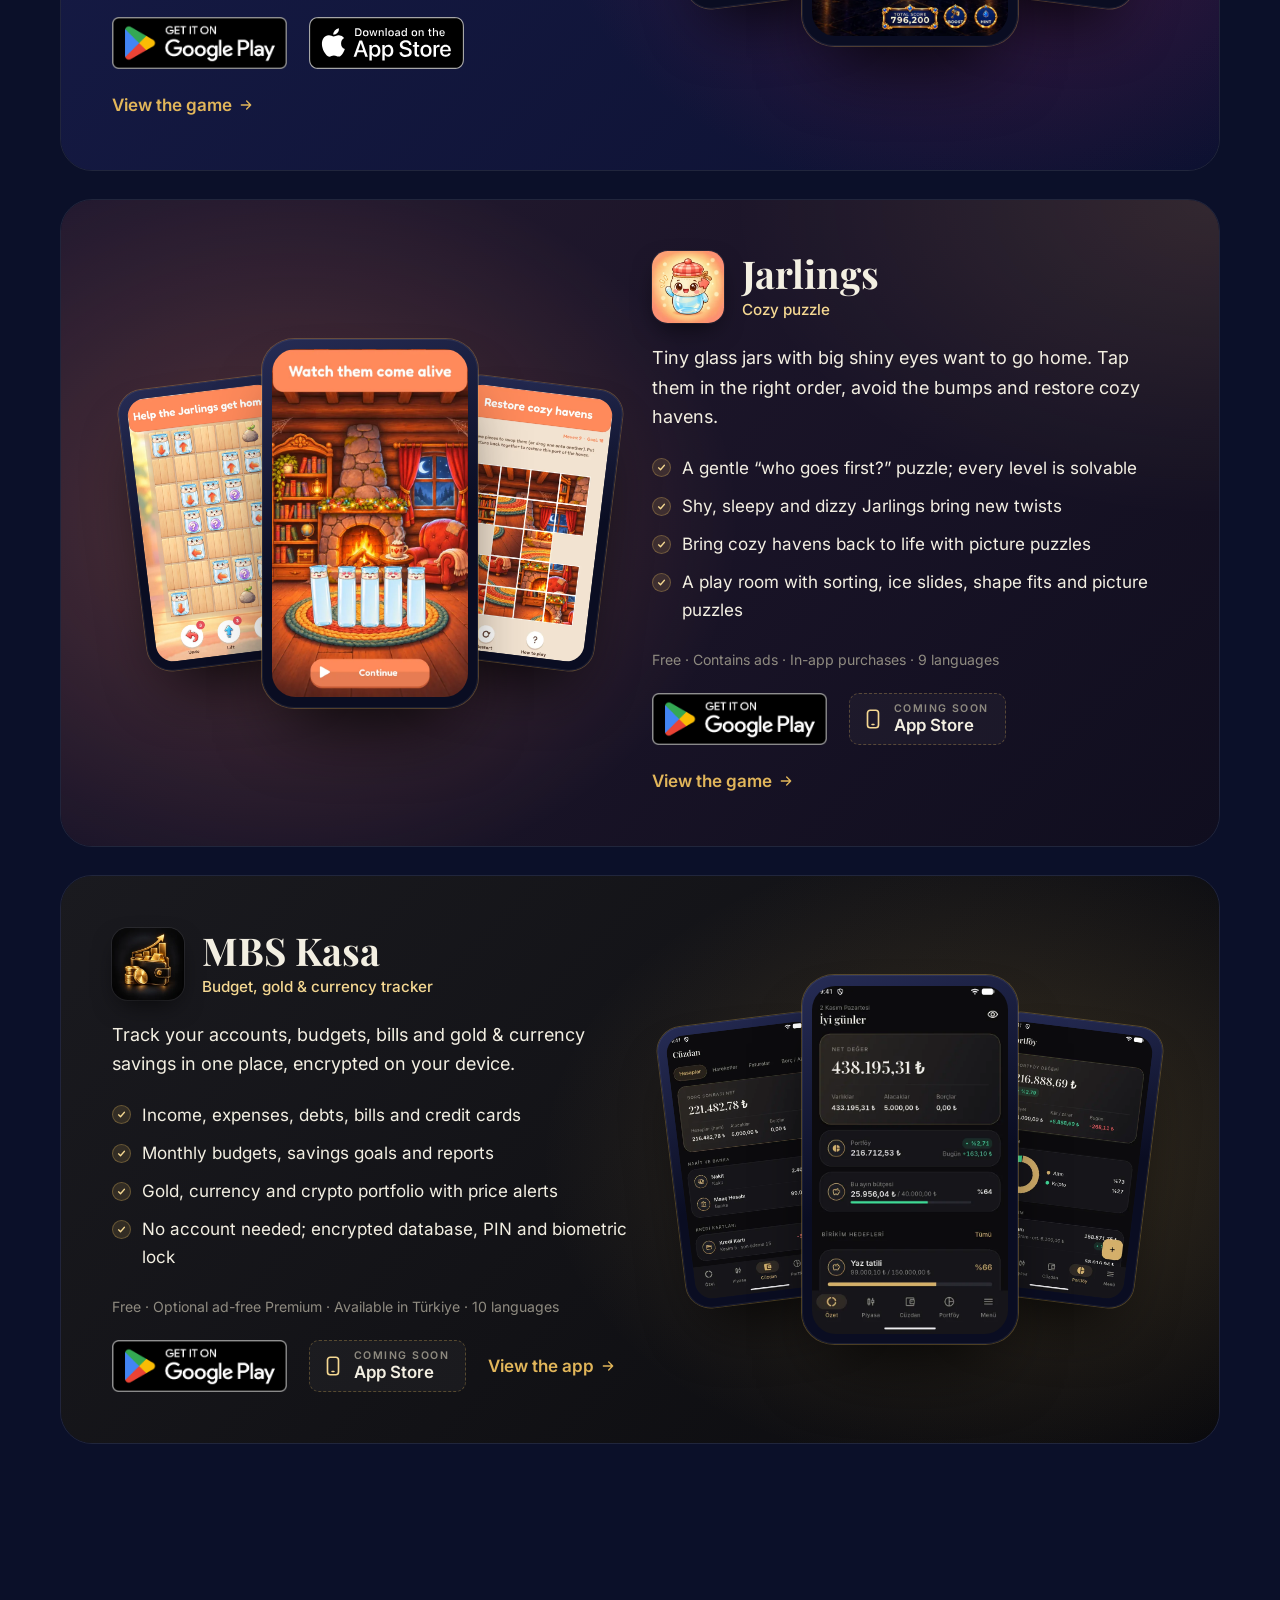
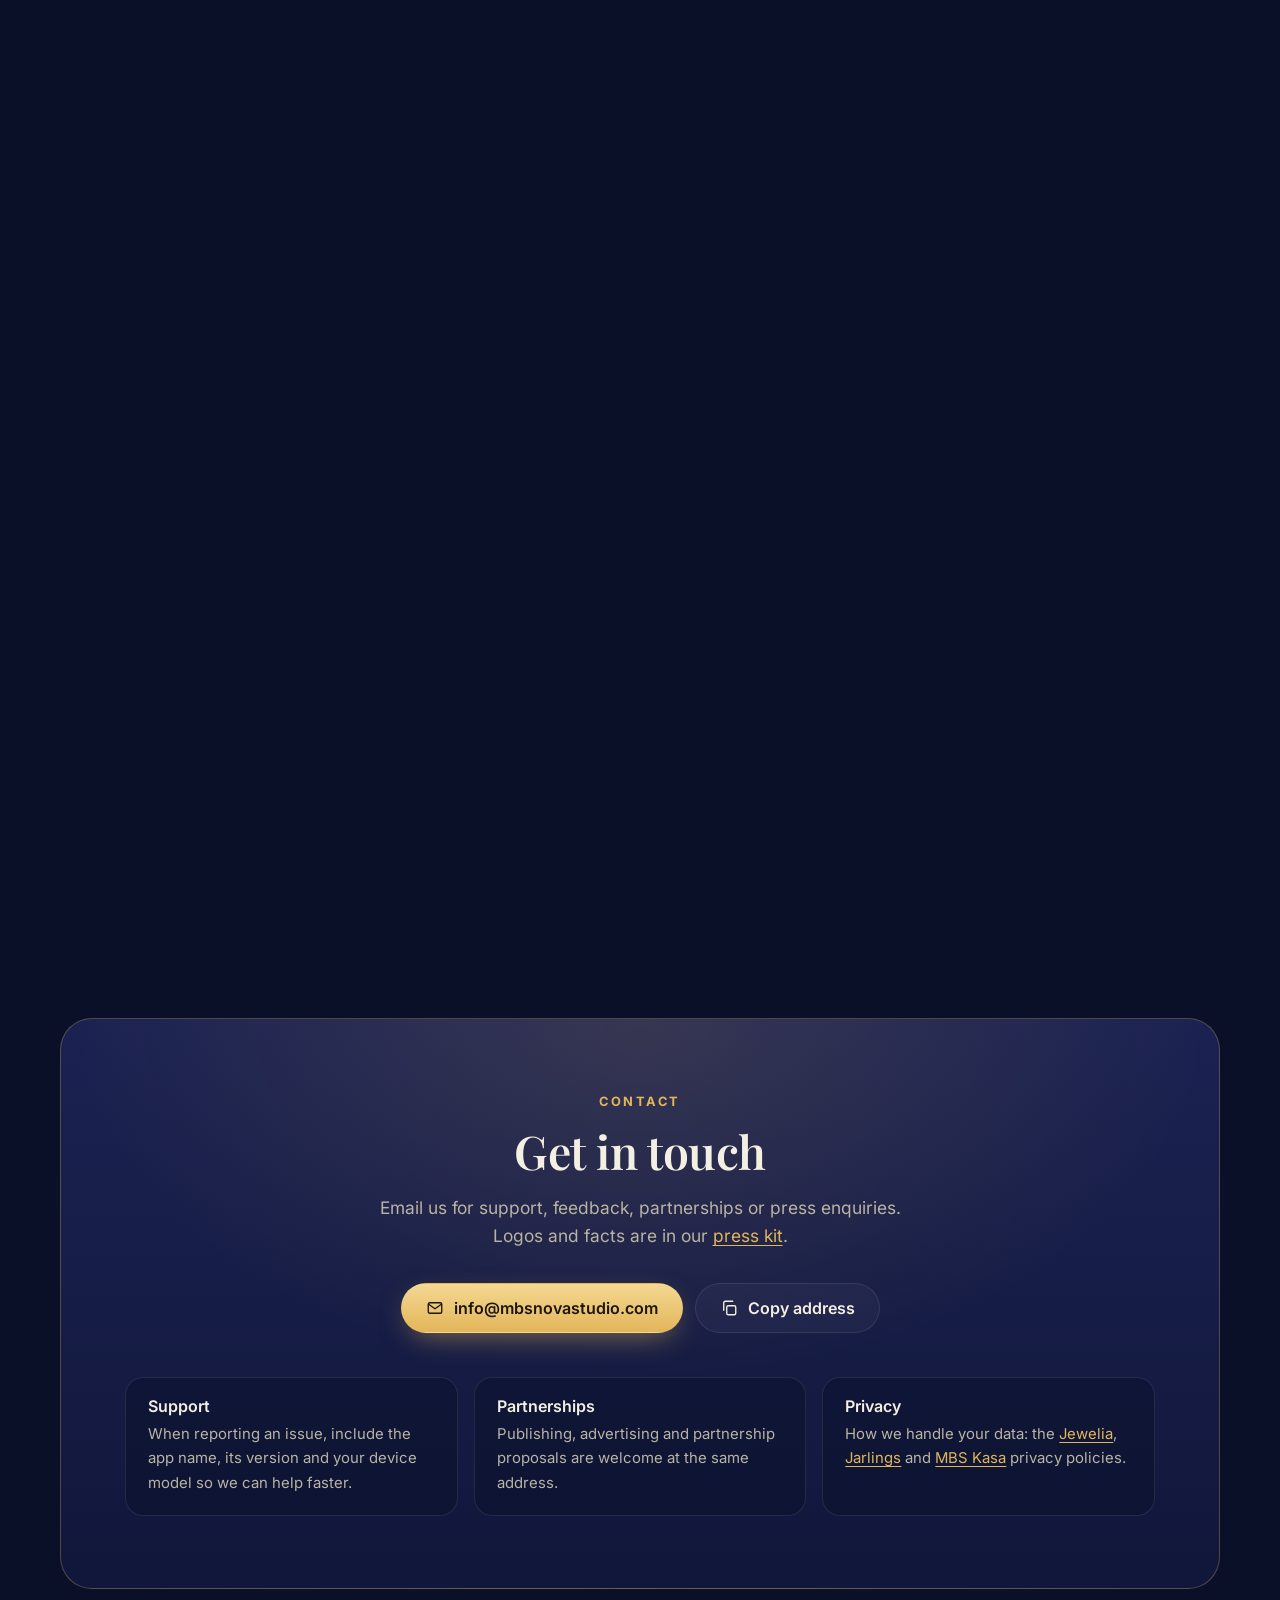
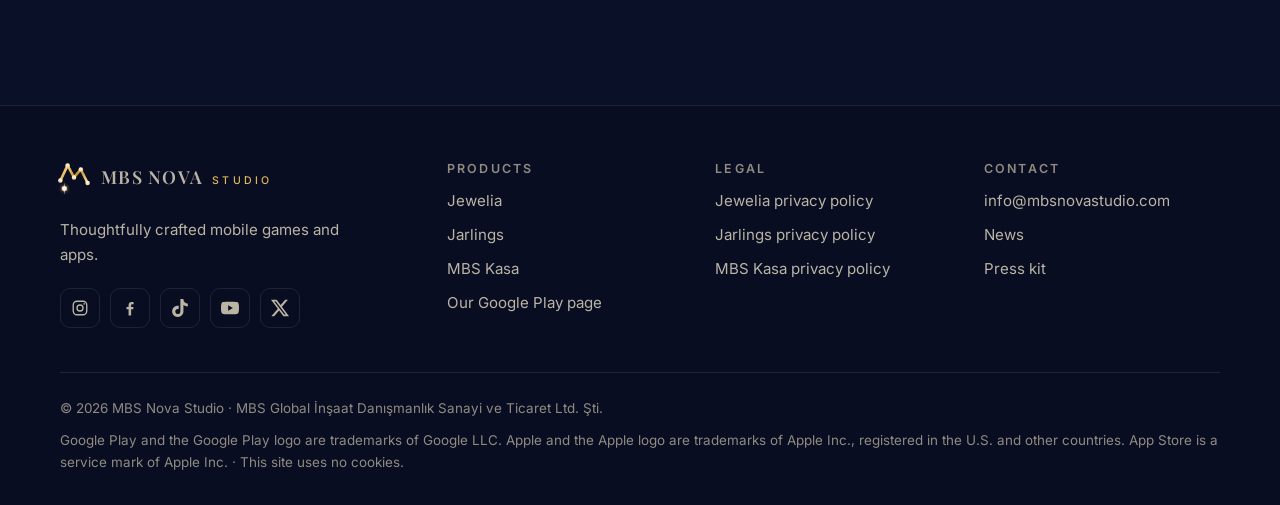
==== commit 8c1326df: "Add Instagram and Facebook links now that the accounts are back Footer icons, sameAs, the news socia" ====
--- a/index.html
+++ b/index.html
@@ -38,6 +38,8 @@
   "legalName": "MBS Global İnşaat Danışmanlık Sanayi ve Ticaret Limited Şirketi",
   "sameAs": [
     "https://play.google.com/store/apps/developer?id=MBS+Nova+Studio",
+    "https://www.instagram.com/mbsnova_studio/",
+    "https://www.facebook.com/profile.php?id=61596714814635",
     "https://www.tiktok.com/@mbsnovastudio",
     "https://www.youtube.com/@mbsnovastudio",
     "https://x.com/MBSNovaStudio"
@@ -53,6 +55,8 @@
   </defs>
   <symbol id="i-star" viewBox="0 0 24 24"><path fill="url(#gold-grad)" d="M12 0Q15.36 8.64 24 12Q15.36 15.36 12 24Q8.64 15.36 0 12Q8.64 8.64 12 0Z"/></symbol>
   <symbol id="i-logo" viewBox="0 0 100 100"><defs><linearGradient id="lg-gF" gradientUnits="userSpaceOnUse" x1="12" y1="10" x2="88" y2="90"><stop offset="0" stop-color="#fff4d2"/><stop offset=".26" stop-color="#efc76c"/><stop offset=".52" stop-color="#c38f2b"/><stop offset=".76" stop-color="#f6dc94"/><stop offset="1" stop-color="#a5741e"/></linearGradient><linearGradient id="lg-gLine" gradientUnits="userSpaceOnUse" x1="10" y1="20" x2="90" y2="70"><stop offset="0" stop-color="#f6dc94"/><stop offset=".5" stop-color="#e2b65a"/><stop offset="1" stop-color="#f6dc94"/></linearGradient><linearGradient id="lg-gL" x1="0" y1="0" x2="0" y2="1"><stop offset="0" stop-color="#fffaf0"/><stop offset="1" stop-color="#f1d595"/></linearGradient><linearGradient id="lg-gSpk" x1="0" y1="1" x2="0" y2="0"><stop offset="0" stop-color="#fff8e6" stop-opacity=".95"/><stop offset="1" stop-color="#fff8e6" stop-opacity="0"/></linearGradient><linearGradient id="lg-gSpkD" x1="0" y1="1" x2="0" y2="0"><stop offset="0" stop-color="#b8862b" stop-opacity=".95"/><stop offset="1" stop-color="#b8862b" stop-opacity="0"/></linearGradient><radialGradient id="lg-rStar"><stop offset="0" stop-color="#fff6dd" stop-opacity=".55"/><stop offset="1" stop-color="#fff6dd" stop-opacity="0"/></radialGradient><radialGradient id="lg-rNova"><stop offset="0" stop-color="#fff2c8" stop-opacity=".95"/><stop offset=".22" stop-color="#f5d892" stop-opacity=".55"/><stop offset=".55" stop-color="#e2b65a" stop-opacity=".16"/><stop offset="1" stop-color="#e2b65a" stop-opacity="0"/></radialGradient><radialGradient id="lg-rSky" cx=".32" cy=".2" r="1"><stop offset="0" stop-color="#2d3a82"/><stop offset=".5" stop-color="#121a48"/><stop offset="1" stop-color="#060918"/></radialGradient><path id="lg-spk" d="M0 0L-.6-.7L0-13L.6-.7Z"/></defs><polyline points="16,59 34,21 50,51 67,31 84,65" fill="none" stroke="url(#lg-gF)" stroke-width="6.4" stroke-linecap="round" stroke-linejoin="round"/><circle cx="16.00" cy="59.00" r="5.60" fill="url(#lg-gL)"/><circle cx="34.00" cy="21.00" r="5.60" fill="url(#lg-gL)"/><circle cx="50.00" cy="51.00" r="5.60" fill="url(#lg-gL)"/><circle cx="67.00" cy="31.00" r="5.60" fill="url(#lg-gL)"/><circle cx="84.00" cy="65.00" r="5.60" fill="url(#lg-gL)"/><circle cx="26.00" cy="79.00" r="15.00" fill="url(#lg-rNova)"/><use href="#lg-spk" fill="url(#lg-gSpk)" opacity="1" transform="translate(26 79) rotate(0) scale(3.45 1.44)"/><use href="#lg-spk" fill="url(#lg-gSpk)" opacity="1" transform="translate(26 79) rotate(180) scale(3.45 1.44)"/><use href="#lg-spk" fill="url(#lg-gSpk)" opacity="0.9" transform="translate(26 79) rotate(60) scale(2.40 1.00)"/><use href="#lg-spk" fill="url(#lg-gSpk)" opacity="0.9" transform="translate(26 79) rotate(120) scale(2.40 1.00)"/><use href="#lg-spk" fill="url(#lg-gSpk)" opacity="0.9" transform="translate(26 79) rotate(240) scale(2.40 1.00)"/><use href="#lg-spk" fill="url(#lg-gSpk)" opacity="0.9" transform="translate(26 79) rotate(300) scale(2.40 1.00)"/><use href="#lg-spk" fill="url(#lg-gSpk)" opacity="0.6" transform="translate(26 79) rotate(90) scale(1.26 0.53)"/><use href="#lg-spk" fill="url(#lg-gSpk)" opacity="0.6" transform="translate(26 79) rotate(270) scale(1.26 0.53)"/><circle cx="26.00" cy="79.00" r="6.20" fill="#fffdf6"/><circle cx="26.00" cy="79.00" r="6.20" fill="none" stroke="#e2b65a" stroke-width="1.1"/></symbol>
+  <symbol id="i-instagram" viewBox="0 0 24 24" fill="none" stroke="currentColor" stroke-width="1.8"><rect x="3" y="3" width="18" height="18" rx="5"/><circle cx="12" cy="12" r="4"/><circle cx="17.5" cy="6.5" r="1.1" fill="currentColor" stroke="none"/></symbol>
+  <symbol id="i-facebook" viewBox="0 0 24 24"><path fill="currentColor" d="M13.5 22v-8.2h2.8l.4-3.2h-3.2V8.6c0-.9.3-1.6 1.6-1.6h1.7V4.1c-.3 0-1.3-.1-2.5-.1-2.5 0-4.2 1.5-4.2 4.3v2.3H7.3v3.2h2.8V22h3.4z"/></symbol>
   <symbol id="i-tiktok" viewBox="0 0 24 24"><path fill="currentColor" d="M12.53.02c1.31-.02 2.61-.01 3.91-.02.08 1.53.63 3.09 1.75 4.17 1.12 1.11 2.7 1.62 4.24 1.79v4.03c-1.44-.05-2.89-.35-4.2-.97-.57-.26-1.1-.59-1.62-.93-.01 2.92.01 5.84-.02 8.75-.08 1.4-.54 2.79-1.35 3.94-1.31 1.92-3.58 3.17-5.91 3.21-1.43.08-2.86-.31-4.08-1.03-2.02-1.19-3.44-3.37-3.65-5.71-.02-.5-.03-1-.01-1.49.18-1.9 1.12-3.72 2.58-4.96 1.66-1.44 3.98-2.13 6.15-1.72.02 1.48-.04 2.96-.04 4.44-.99-.32-2.15-.23-3.02.37-.63.41-1.11 1.04-1.36 1.75-.21.51-.15 1.07-.14 1.61.24 1.64 1.82 3.02 3.5 2.87 1.12-.01 2.19-.66 2.77-1.61.19-.33.4-.67.41-1.06.1-1.79.06-3.57.07-5.36.01-4.03-.01-8.05.02-12.07z"/></symbol>
   <symbol id="i-youtube" viewBox="0 0 24 24"><path fill="currentColor" d="M23.5 6.19a3.02 3.02 0 0 0-2.12-2.14C19.5 3.55 12 3.55 12 3.55s-7.5 0-9.38.5A3.02 3.02 0 0 0 .5 6.19C0 8.07 0 12 0 12s0 3.93.5 5.81a3.02 3.02 0 0 0 2.12 2.14c1.87.5 9.38.5 9.38.5s7.5 0 9.38-.5a3.02 3.02 0 0 0 2.12-2.14C24 15.93 24 12 24 12s0-3.93-.5-5.81zM9.55 15.57V8.43L15.82 12l-6.27 3.57z"/></symbol>
   <symbol id="i-x" viewBox="0 0 24 24"><path fill="currentColor" d="M18.9 1.15h3.68l-8.04 9.19L24 22.85h-7.41l-5.8-7.58-6.64 7.58H.47l8.6-9.83L0 1.15h7.59l5.24 6.93zm-1.29 19.5h2.04L6.49 3.24H4.3z"/></symbol>
@@ -373,6 +377,8 @@
         <p lang="tr">Özenle tasarlanmış mobil oyunlar ve uygulamalar.</p>
         <p lang="en">Thoughtfully crafted mobile games and apps.</p>
         <ul class="social">
+          <li><a href="https://www.instagram.com/mbsnova_studio/" aria-label="Instagram"><svg aria-hidden="true"><use href="#i-instagram"/></svg></a></li>
+          <li><a href="https://www.facebook.com/profile.php?id=61596714814635" aria-label="Facebook"><svg aria-hidden="true"><use href="#i-facebook"/></svg></a></li>
           <li><a href="https://www.tiktok.com/@mbsnovastudio" aria-label="TikTok"><svg aria-hidden="true"><use href="#i-tiktok"/></svg></a></li>
           <li><a href="https://www.youtube.com/@mbsnovastudio" aria-label="YouTube"><svg aria-hidden="true"><use href="#i-youtube"/></svg></a></li>
           <li><a href="https://x.com/MBSNovaStudio" aria-label="X"><svg aria-hidden="true"><use href="#i-x"/></svg></a></li>
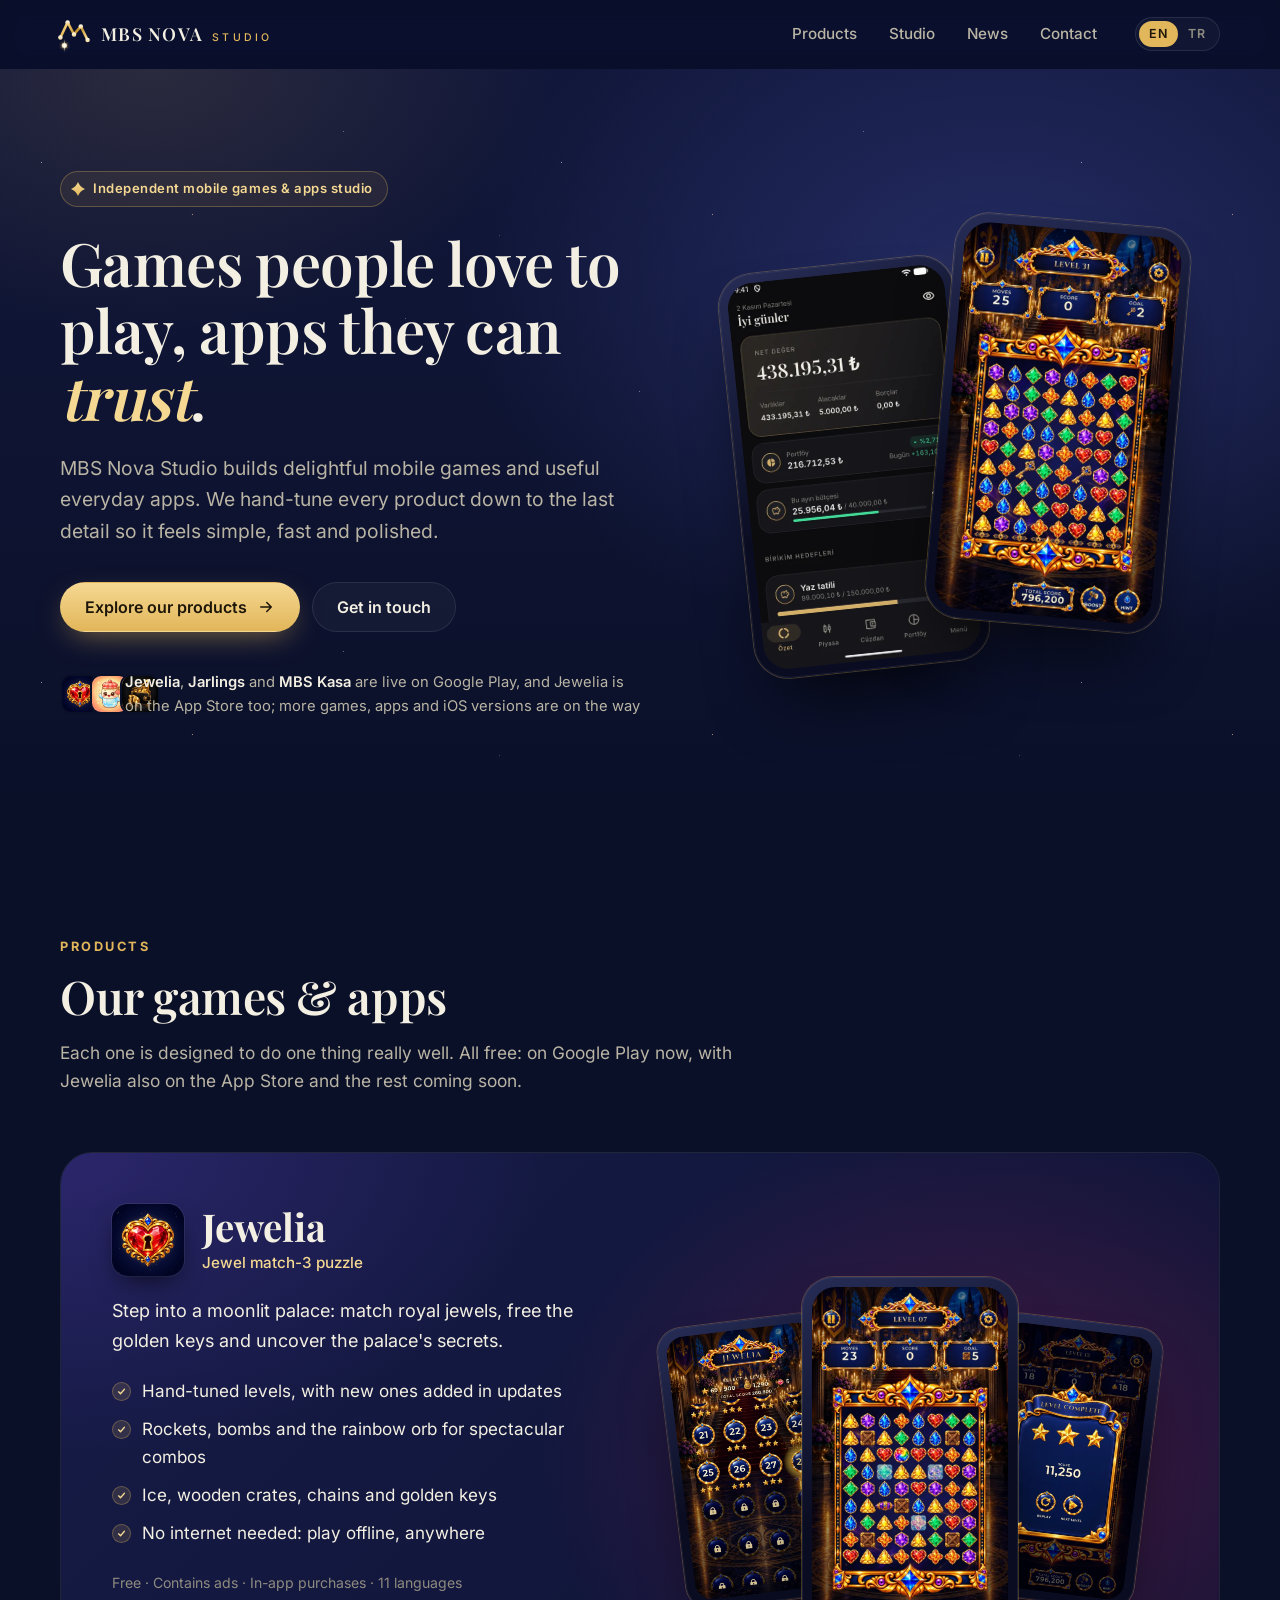
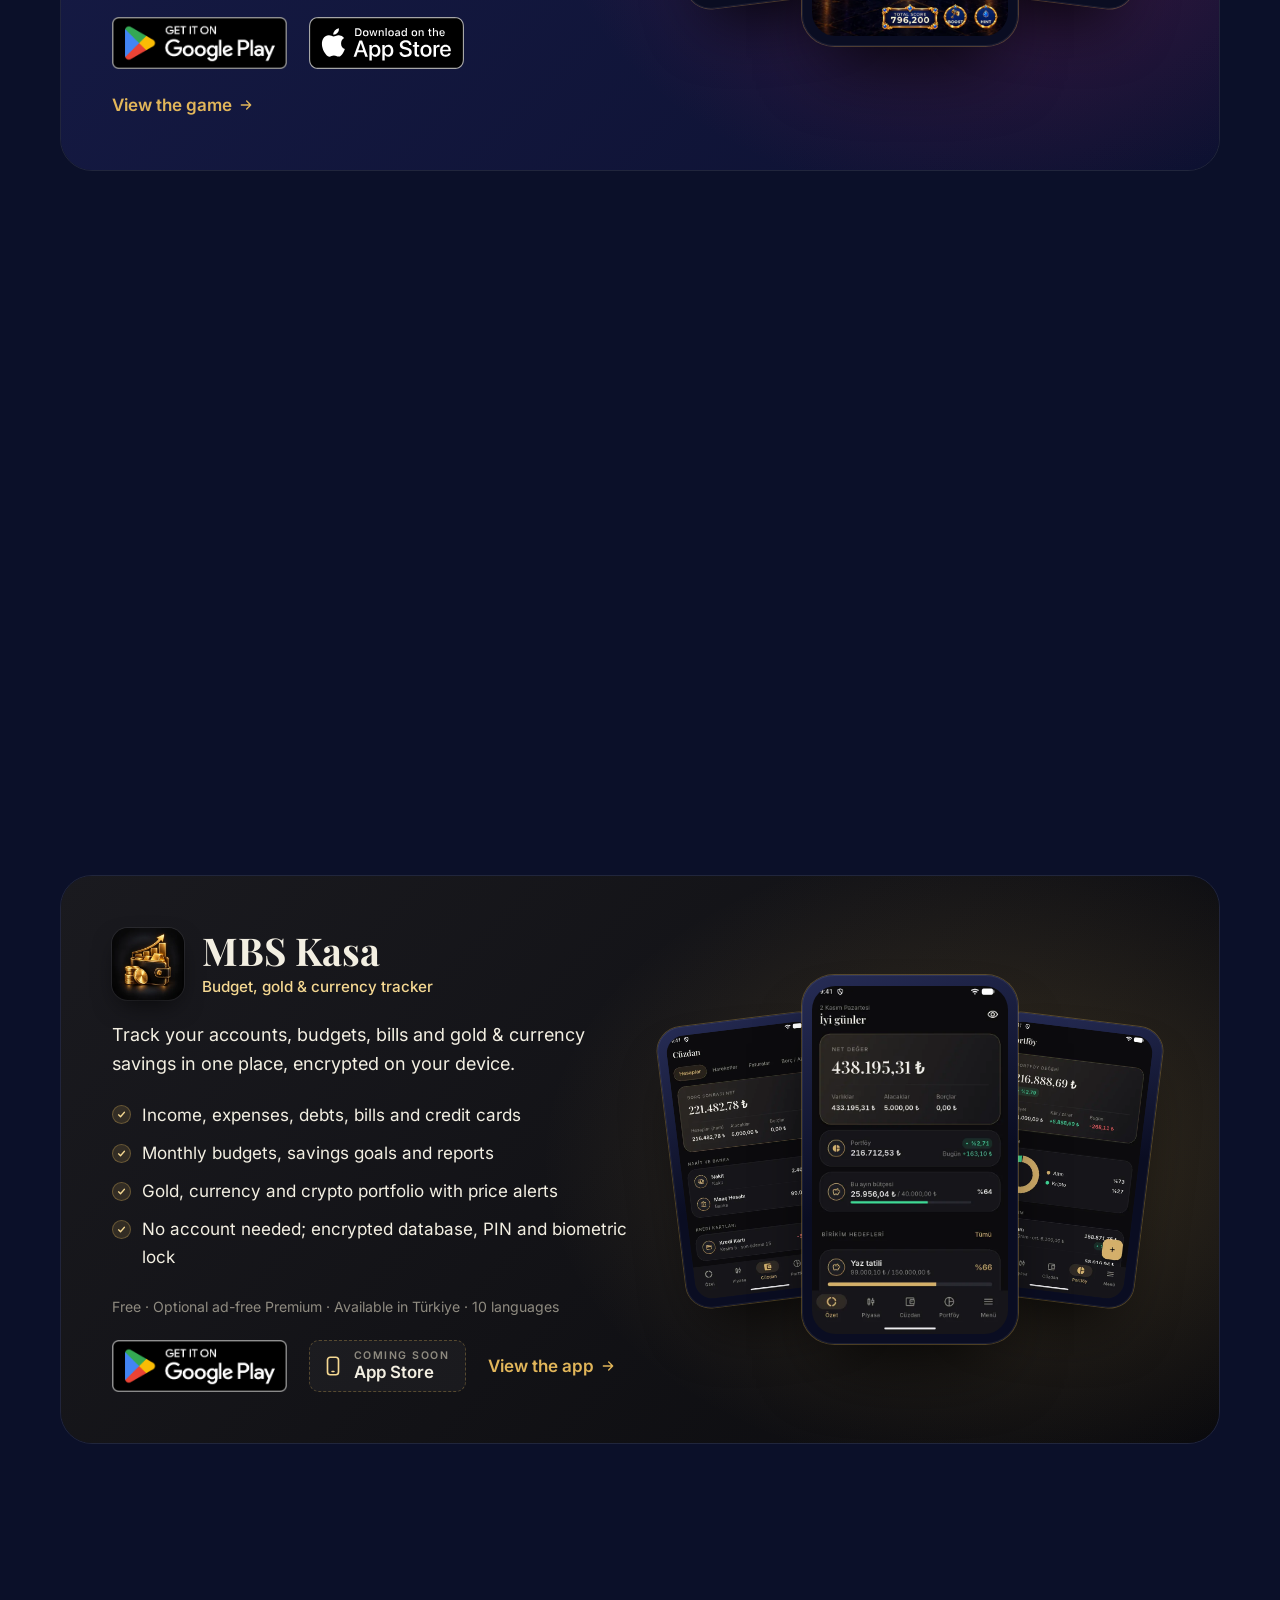
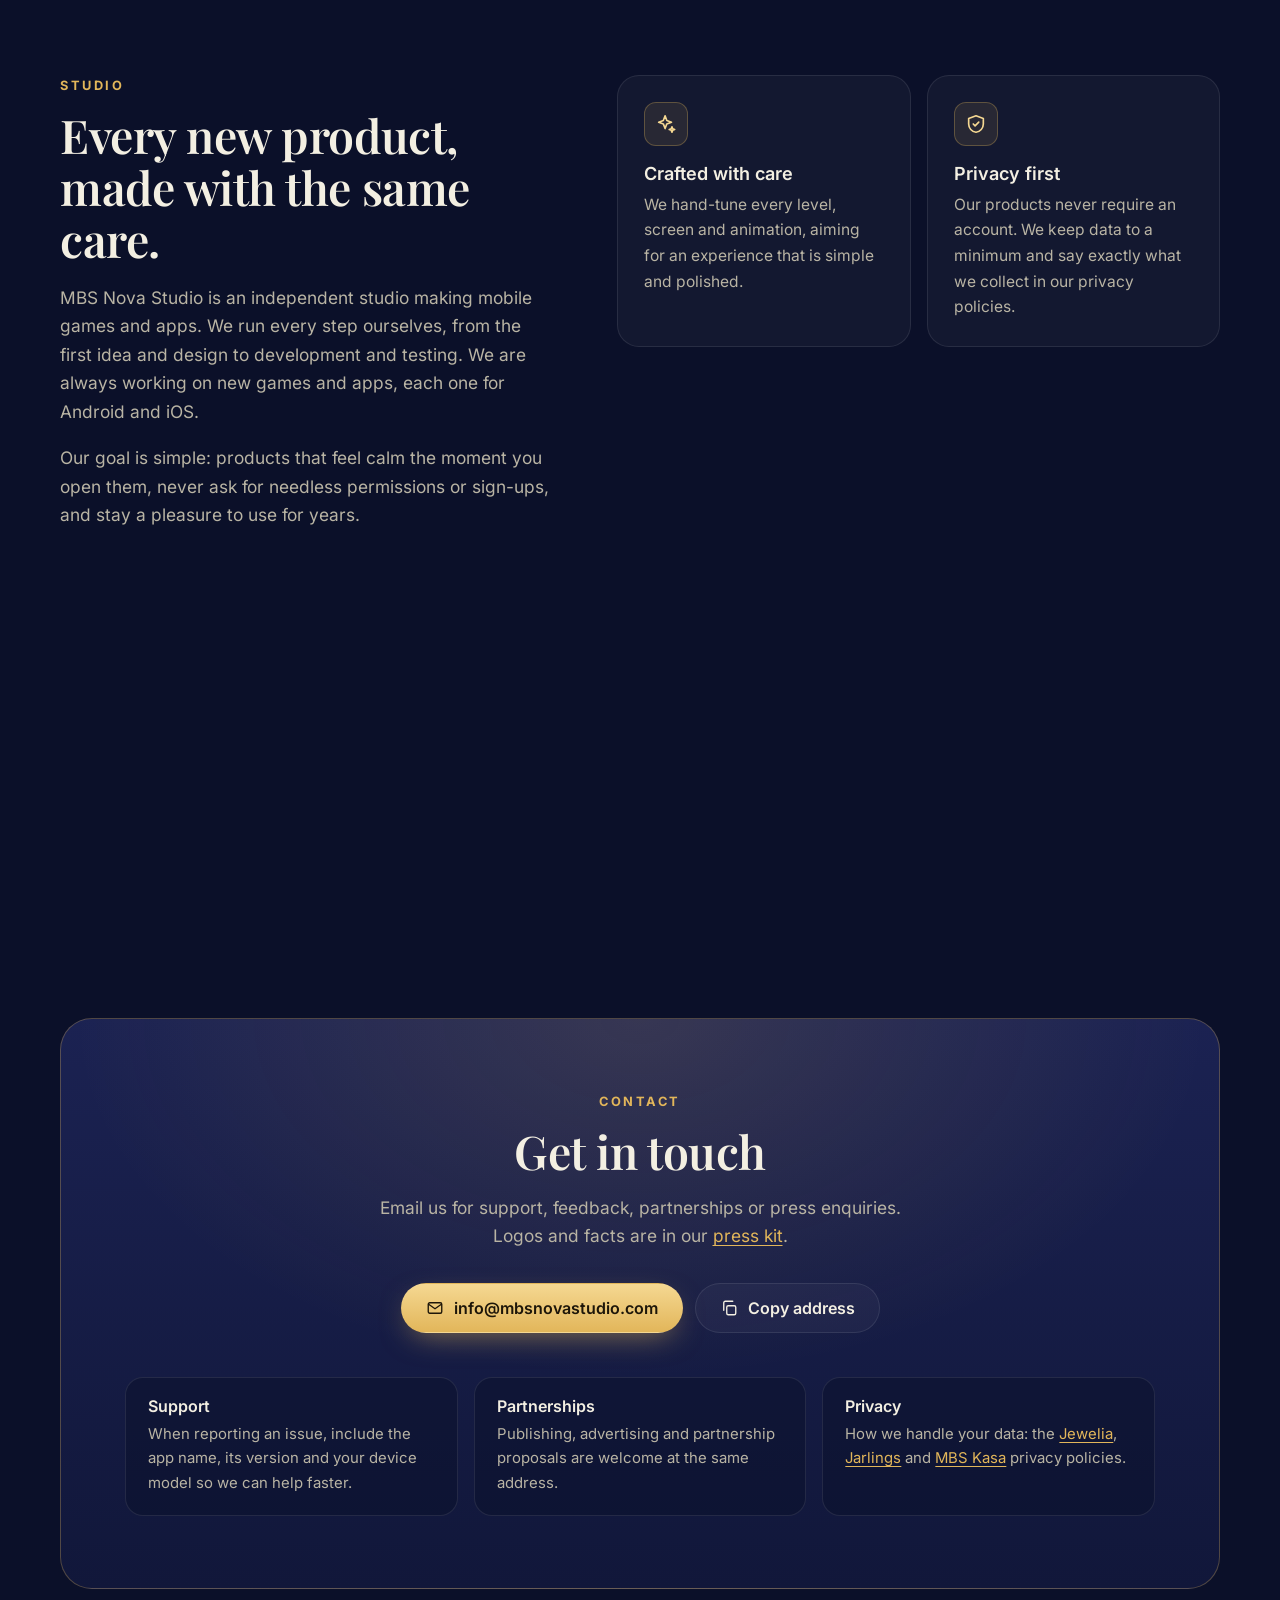
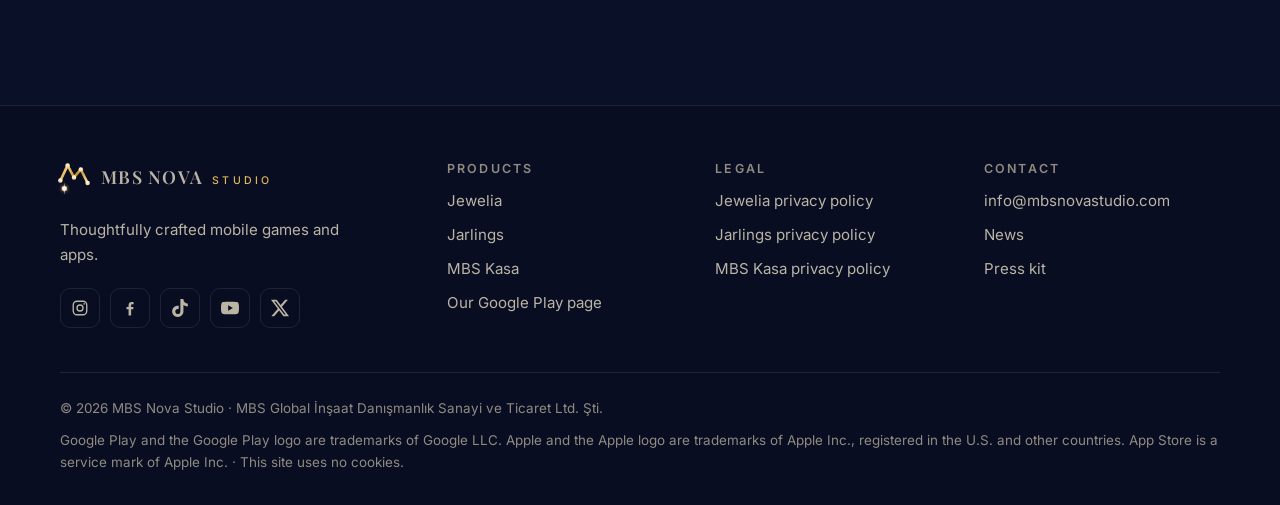
==== commit 9b4c5da2: "Update Jewelia language count to 11 after the 1.4 release Co-Authored-By: Claude Opus 5.5 <noreply@a" ====
--- a/index.html
+++ b/index.html
@@ -168,8 +168,8 @@
               <li>Ice, wooden crates, chains and golden keys</li>
               <li>No internet needed: play offline, anywhere</li>
             </ul>
-            <p class="product-meta" lang="tr">Ücretsiz · Reklam içerir · Uygulama içi satın alma · 7 dil</p>
-            <p class="product-meta" lang="en">Free · Contains ads · In-app purchases · 7 languages</p>
+            <p class="product-meta" lang="tr">Ücretsiz · Reklam içerir · Uygulama içi satın alma · 11 dil</p>
+            <p class="product-meta" lang="en">Free · Contains ads · In-app purchases · 11 languages</p>
             <div class="product-actions">
               <a class="play-badge" href="https://play.google.com/store/apps/details?id=com.mbsgames.jewelia">
                 <img lang="tr" src="/assets/img/google-play-tr.png" alt="Jewelia'yı Google Play'den indirin" width="175" height="52" loading="lazy">
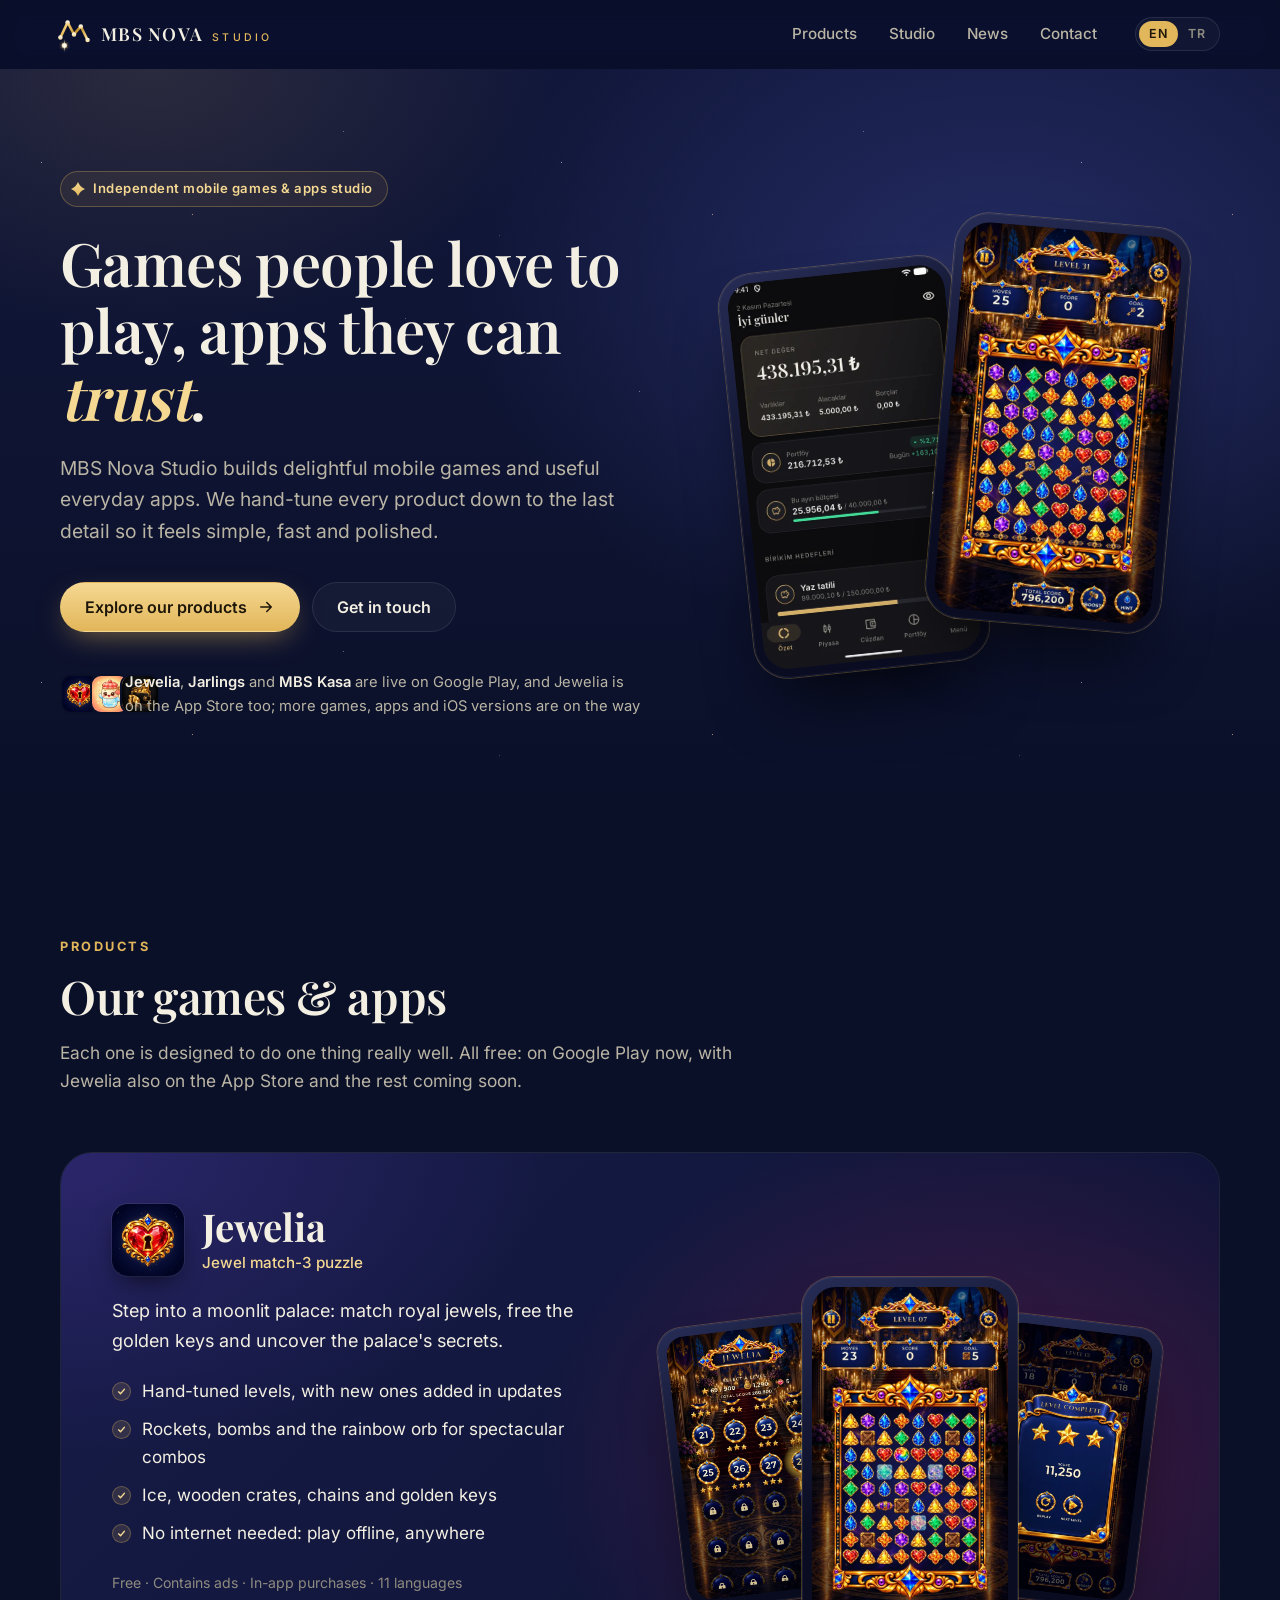
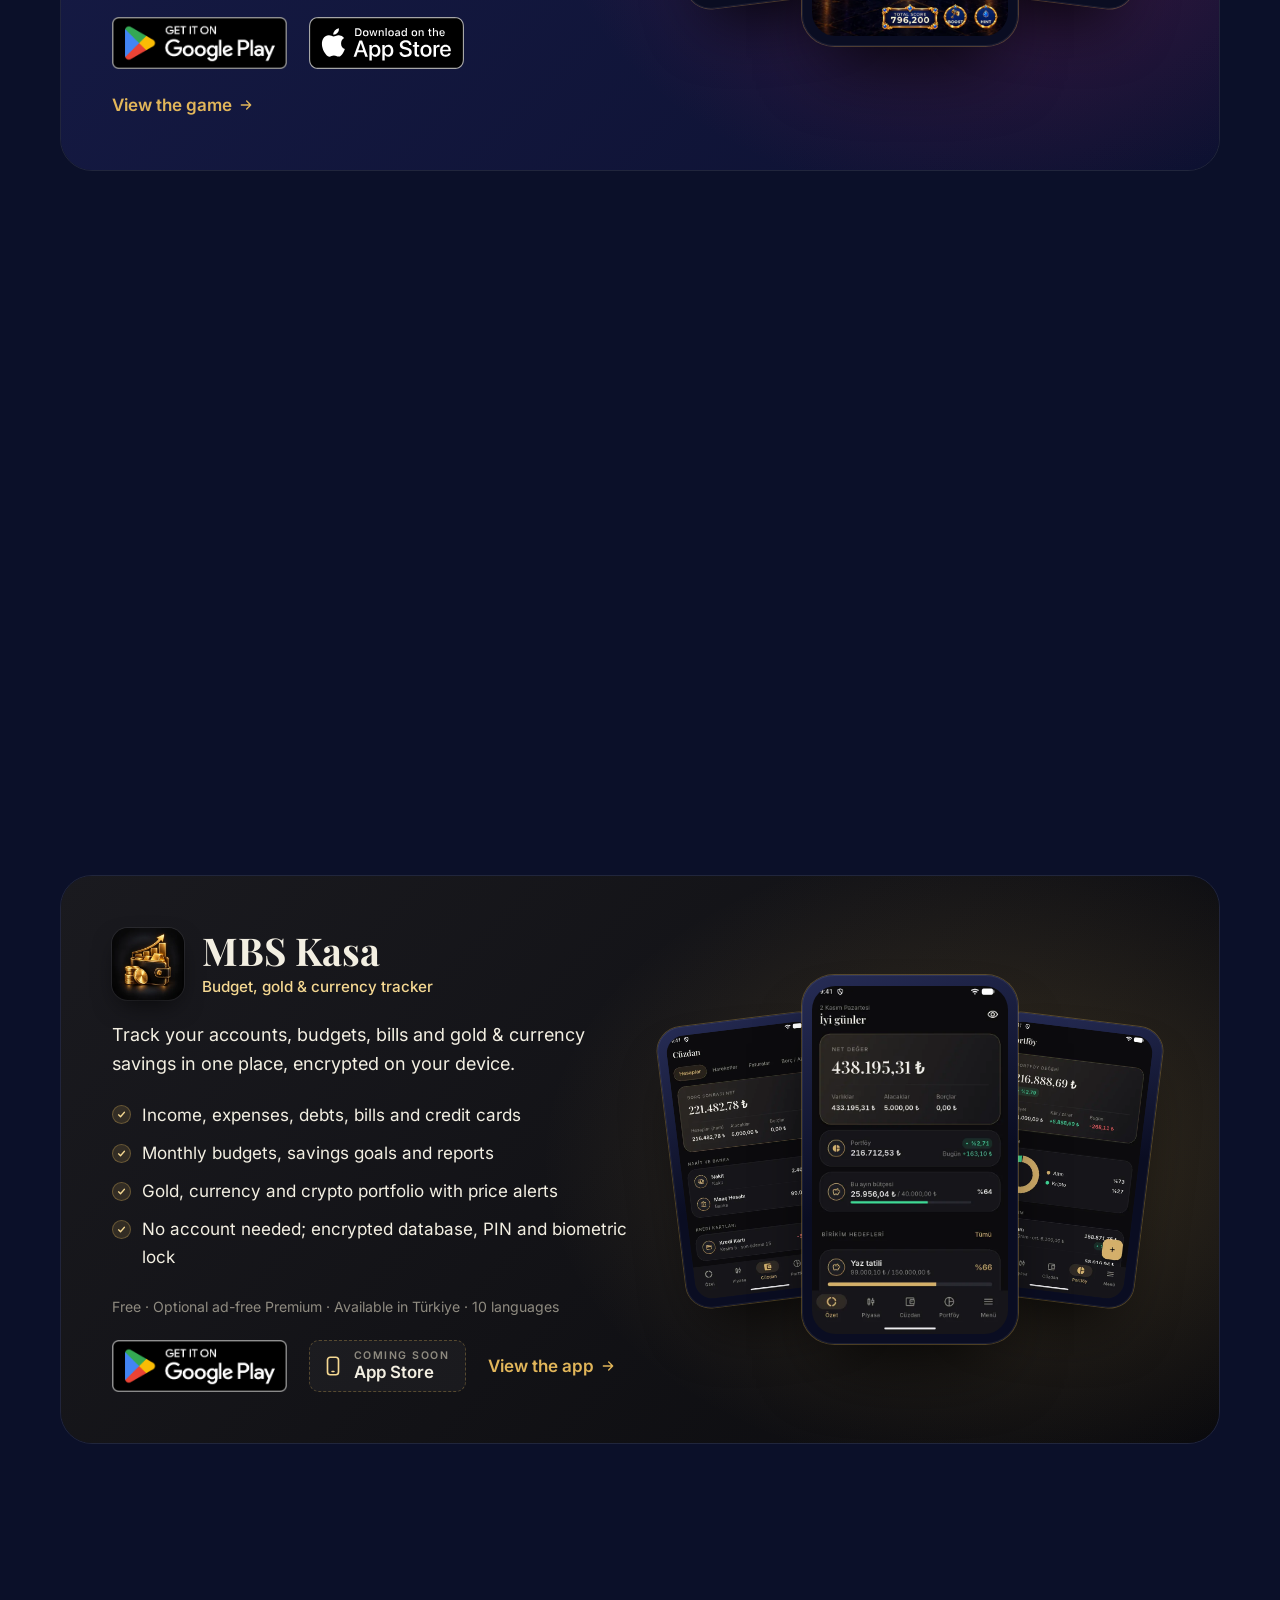
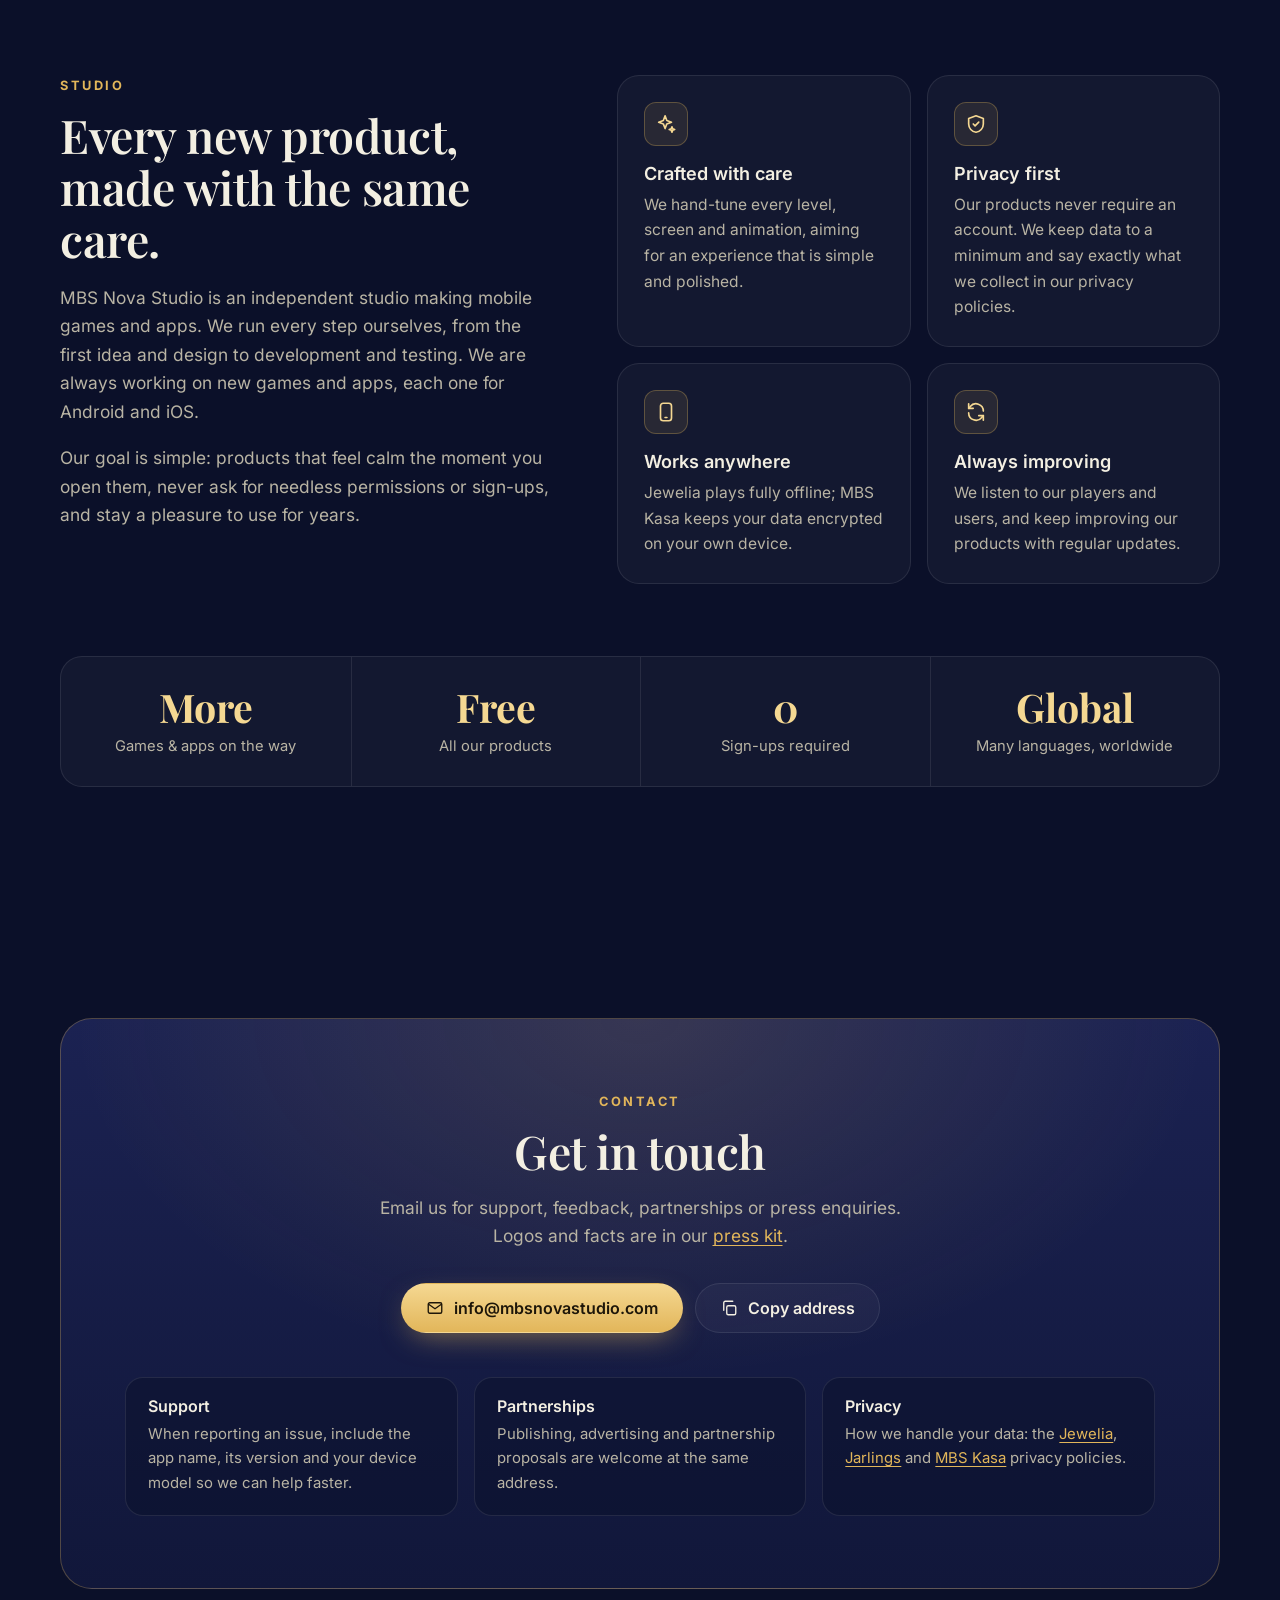
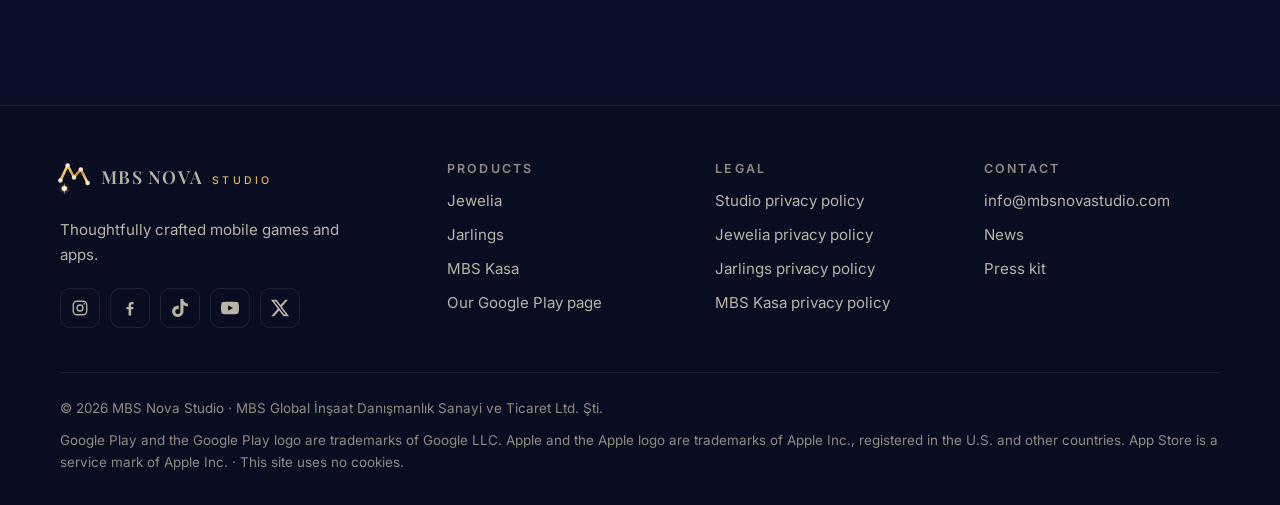
==== commit b3d5f864: "Add studio privacy policy page with Google API Limited Use disclosure Co-Authored-By: Claude Opus 5." ====
--- a/index.html
+++ b/index.html
@@ -396,6 +396,7 @@
       <div>
         <h2><span lang="tr">Yasal</span><span lang="en">Legal</span></h2>
         <ul>
+          <li><a href="/privacy/"><span lang="tr">Stüdyo gizlilik politikası</span><span lang="en">Studio privacy policy</span></a></li>
           <li><a href="/jewelia-privacy/"><span lang="tr">Jewelia gizlilik politikası</span><span lang="en">Jewelia privacy policy</span></a></li>
           <li><a href="/jarlings-privacy/"><span lang="tr">Jarlings gizlilik politikası</span><span lang="en">Jarlings privacy policy</span></a></li>
           <li><a href="https://mbs-kasa.mbsnova.workers.dev/privacy"><span lang="tr">MBS Kasa gizlilik politikası</span><span lang="en">MBS Kasa privacy policy</span></a></li>
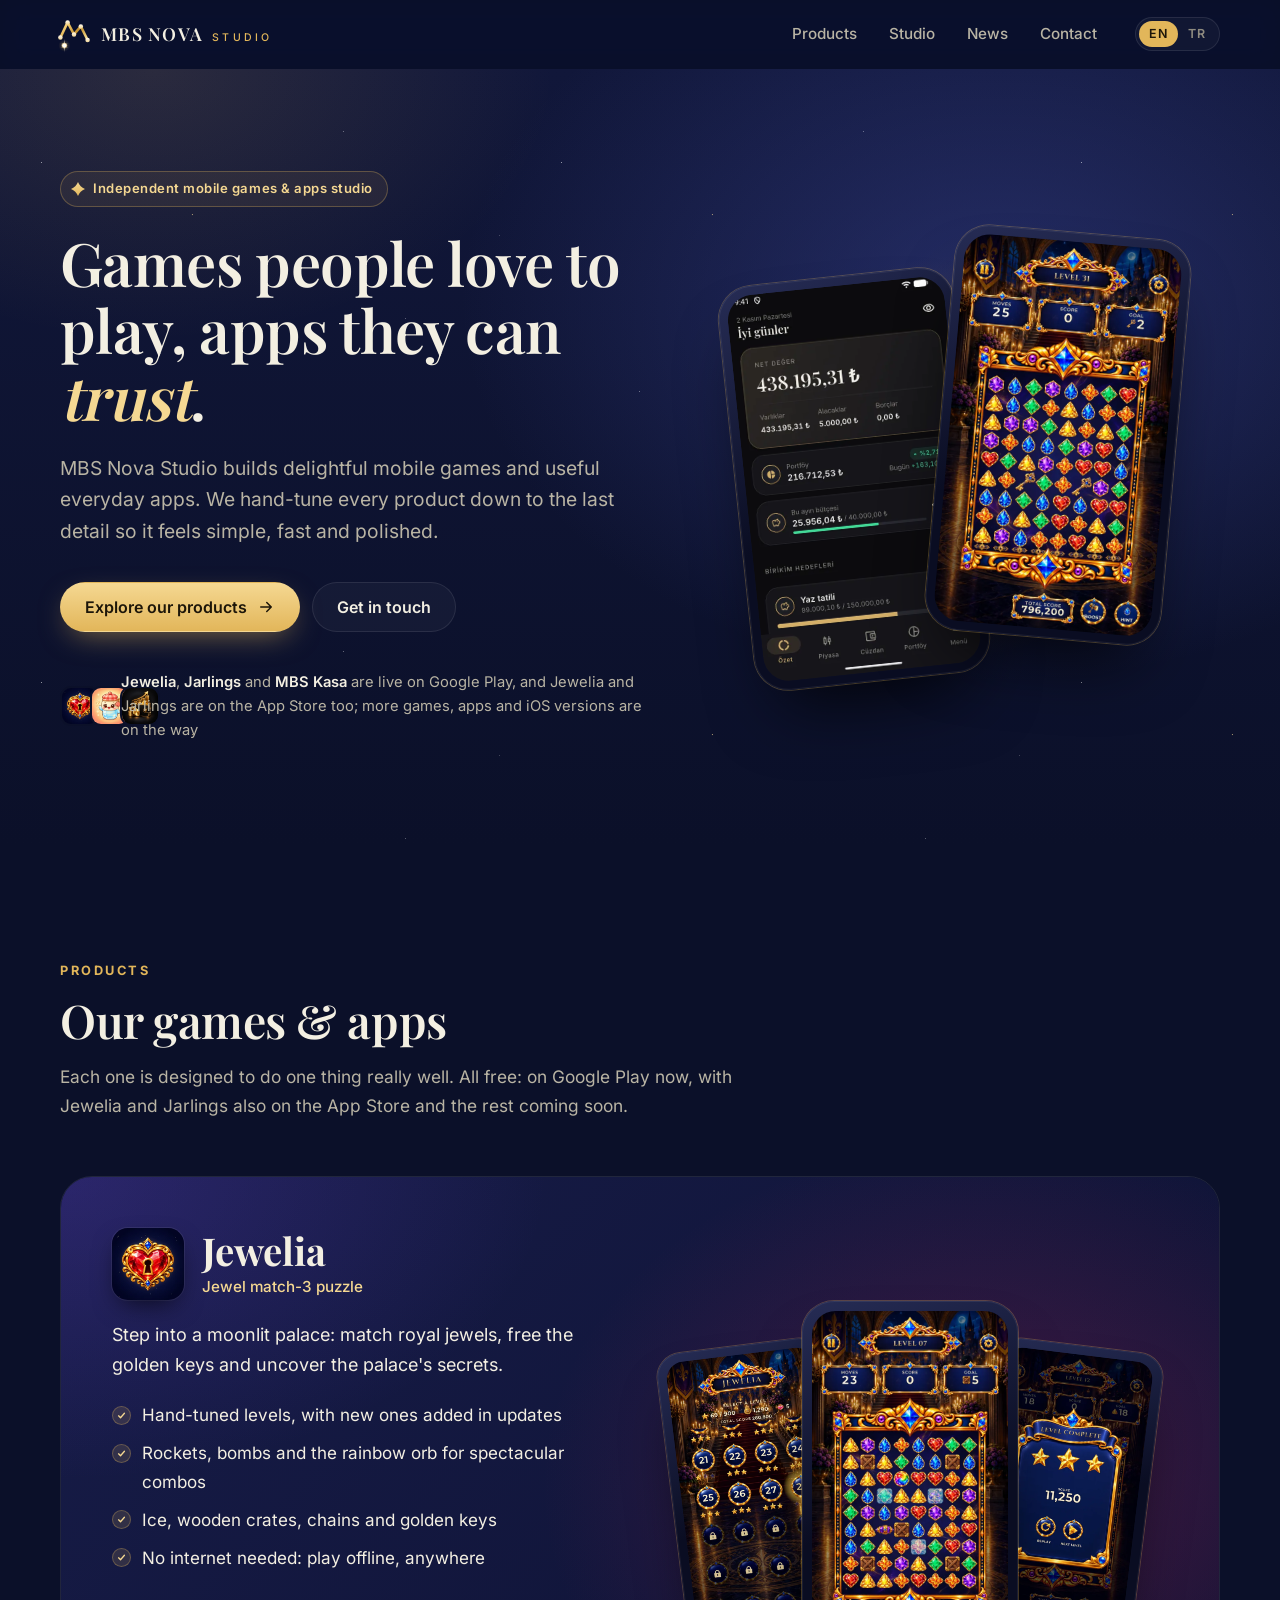
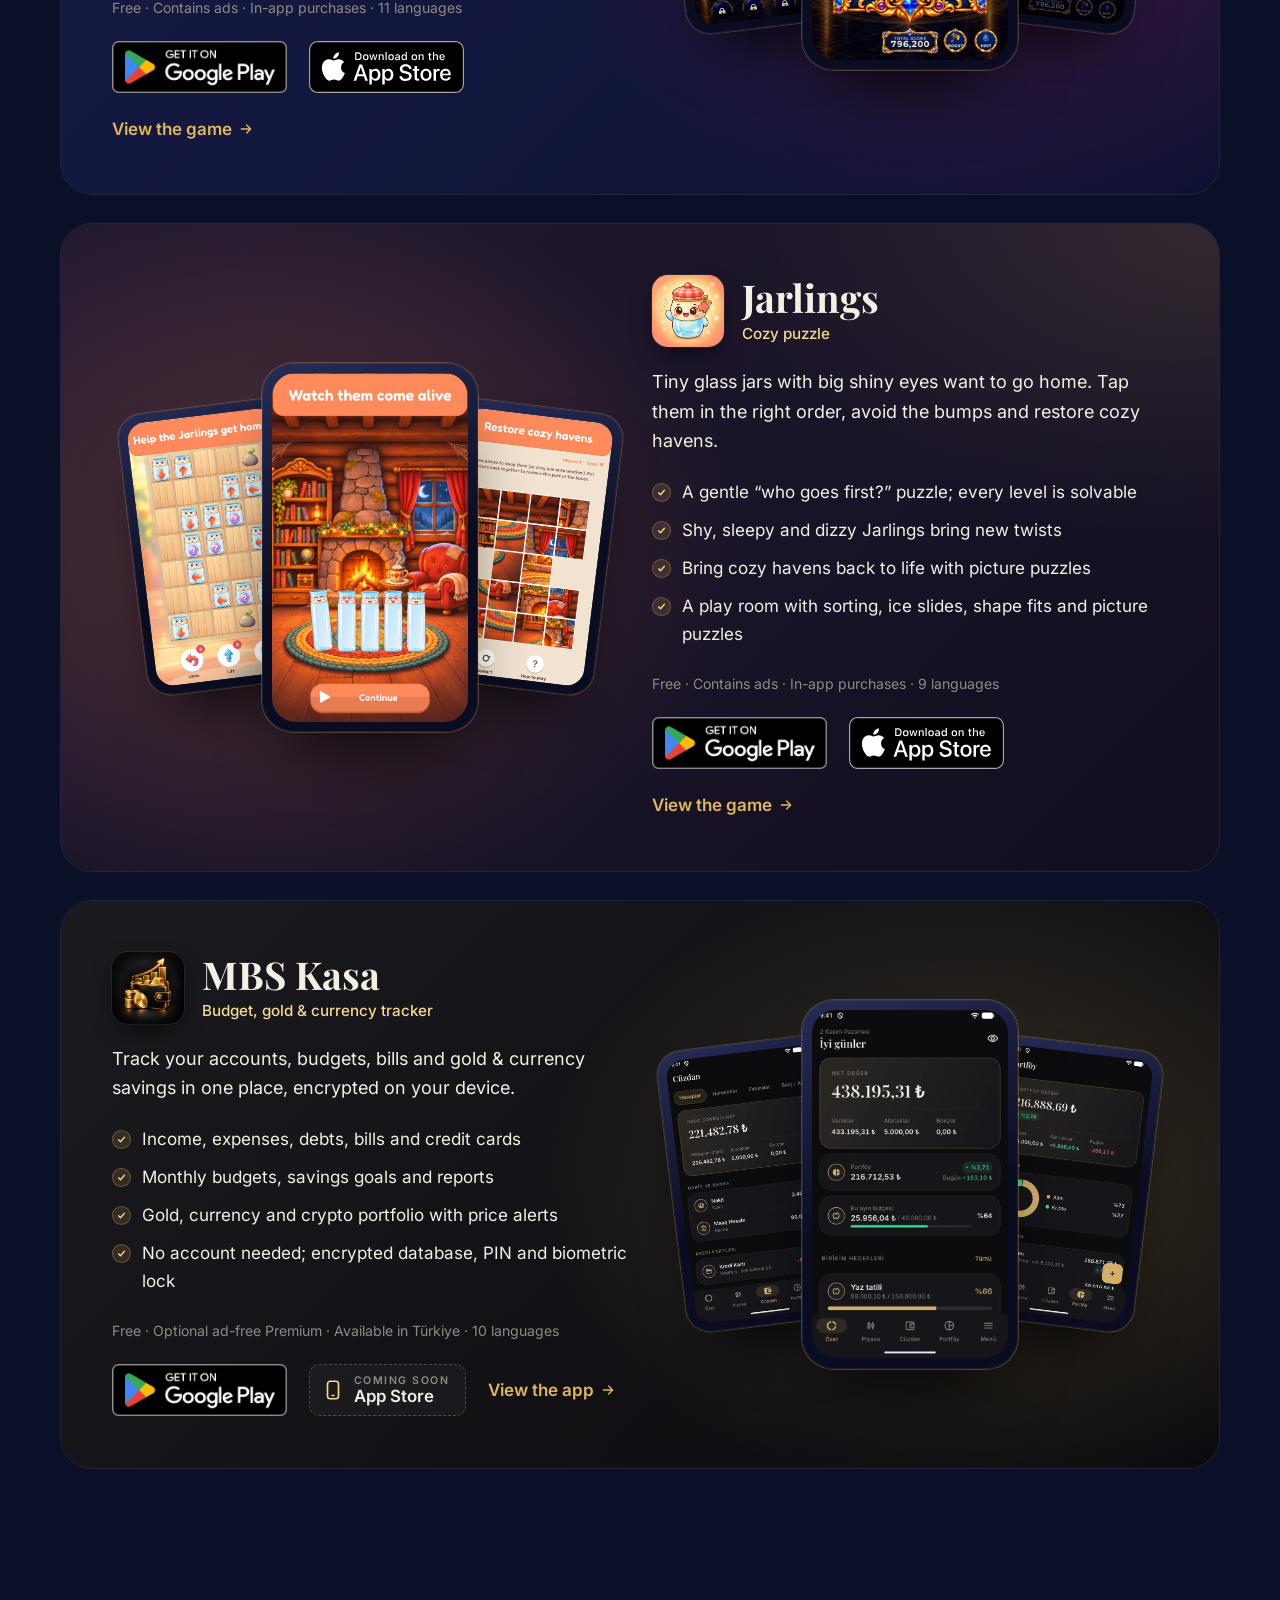
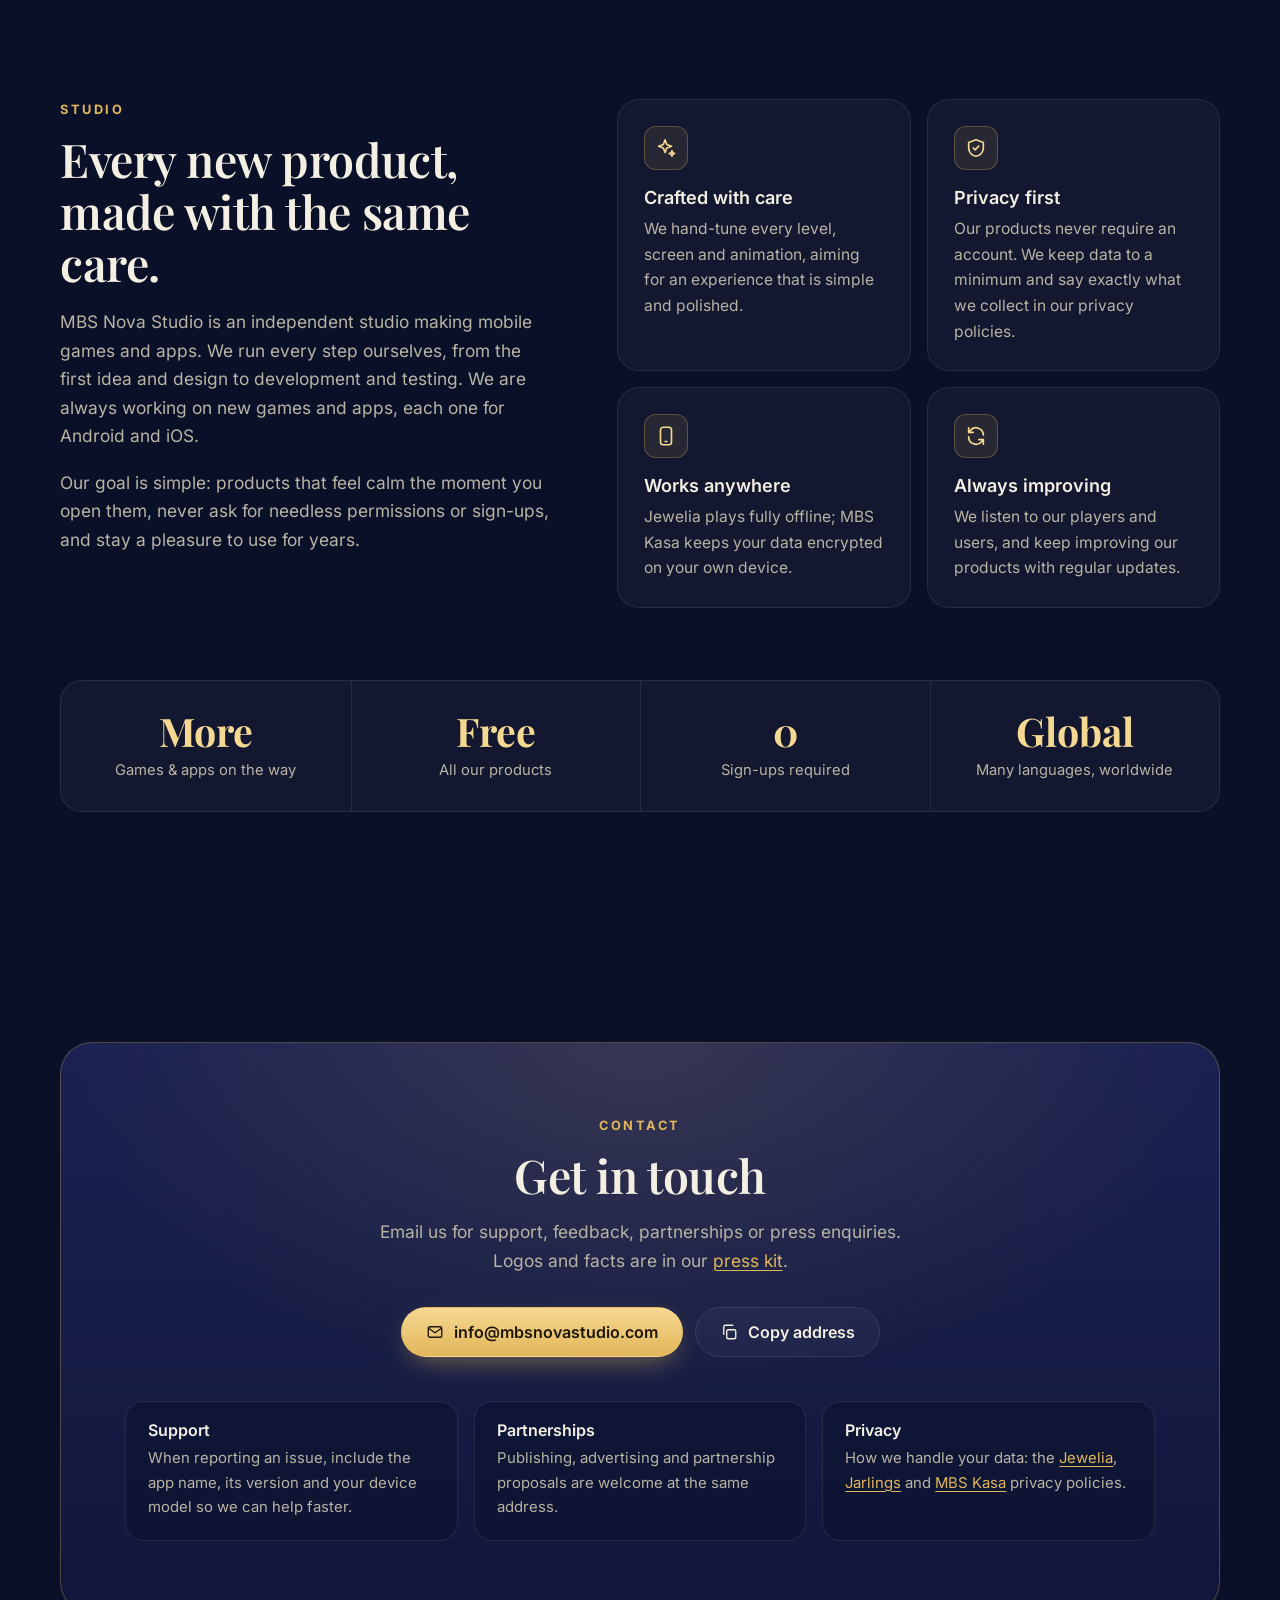
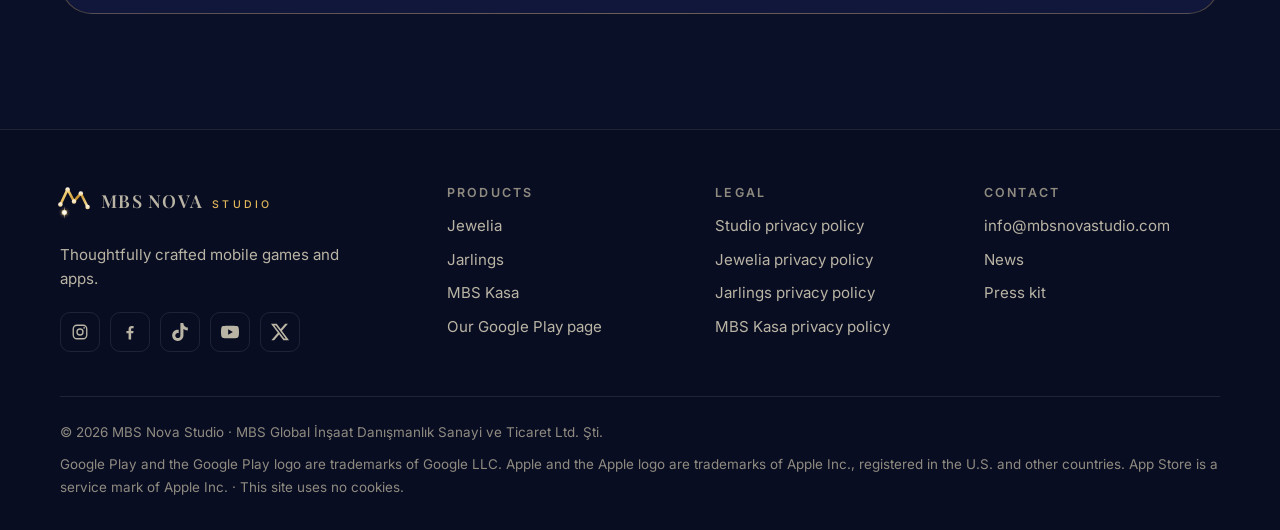
==== commit 40544fe6: "Jarlings is live on the App Store: badges, texts and JSON-LD Co-Authored-By: Claude Opus 5.5 <norepl" ====
--- a/index.html
+++ b/index.html
@@ -121,8 +121,8 @@
             <img src="/assets/img/jarlings-icon.webp" alt="" width="40" height="40">
             <img src="/assets/img/kasa-icon.webp" alt="" width="40" height="40">
           </div>
-          <p lang="tr"><strong>Jewelia</strong>, <strong>Jarlings</strong> ve <strong>MBS Kasa</strong> Google Play'de yayında, Jewelia App Store'da da; yenileri ve diğer iOS sürümleri yolda</p>
-          <p lang="en"><strong>Jewelia</strong>, <strong>Jarlings</strong> and <strong>MBS Kasa</strong> are live on Google Play, and Jewelia is on the App Store too; more games, apps and iOS versions are on the way</p>
+          <p lang="tr"><strong>Jewelia</strong>, <strong>Jarlings</strong> ve <strong>MBS Kasa</strong> Google Play'de yayında, Jewelia ve Jarlings App Store'da da; yenileri ve diğer iOS sürümleri yolda</p>
+          <p lang="en"><strong>Jewelia</strong>, <strong>Jarlings</strong> and <strong>MBS Kasa</strong> are live on Google Play, and Jewelia and Jarlings are on the App Store too; more games, apps and iOS versions are on the way</p>
         </div>
       </div>
       <div class="hero-visual" aria-hidden="true">
@@ -140,8 +140,8 @@
       <div class="section-head reveal">
         <p class="kicker"><span lang="tr">Ürünler</span><span lang="en">Products</span></p>
         <h2><span lang="tr">Oyunlarımız ve uygulamalarımız</span><span lang="en">Our games &amp; apps</span></h2>
-        <p lang="tr">Her biri tek bir işi çok iyi yapmak için tasarlandı. Hepsi ücretsiz: Google Play'de; Jewelia App Store'da da, diğerleri yakında.</p>
-        <p lang="en">Each one is designed to do one thing really well. All free: on Google Play now, with Jewelia also on the App Store and the rest coming soon.</p>
+        <p lang="tr">Her biri tek bir işi çok iyi yapmak için tasarlandı. Hepsi ücretsiz: Google Play'de; Jewelia ve Jarlings App Store'da da, diğerleri yakında.</p>
+        <p lang="en">Each one is designed to do one thing really well. All free: on Google Play now, with Jewelia and Jarlings also on the App Store and the rest coming soon.</p>
       </div>
 
       <div class="products">
@@ -221,7 +221,10 @@
                 <img lang="tr" src="/assets/img/google-play-tr.png" alt="Jarlings'i Google Play'den indirin" width="175" height="52" loading="lazy">
                 <img lang="en" src="/assets/img/google-play-en.png" alt="Get Jarlings on Google Play" width="175" height="52" loading="lazy">
               </a>
-              <span class="store-soon"><svg aria-hidden="true"><use href="#i-device"/></svg><span><small lang="tr">Yakında</small><small lang="en">Coming soon</small><b>App Store</b></span></span>
+              <a class="play-badge" href="https://apps.apple.com/app/id6834569752">
+                <img lang="tr" src="/assets/img/app-store-tr.svg" alt="Jarlings'i App Store'dan indirin" width="197" height="52" loading="lazy">
+                <img lang="en" src="/assets/img/app-store-en.svg" alt="Download Jarlings on the App Store" width="156" height="52" loading="lazy">
+              </a>
               <a class="link-arrow" href="/jarlings/"><span lang="tr">Oyunu inceleyin</span><span lang="en">View the game</span><svg aria-hidden="true"><use href="#i-arrow"/></svg></a>
             </div>
           </div>
